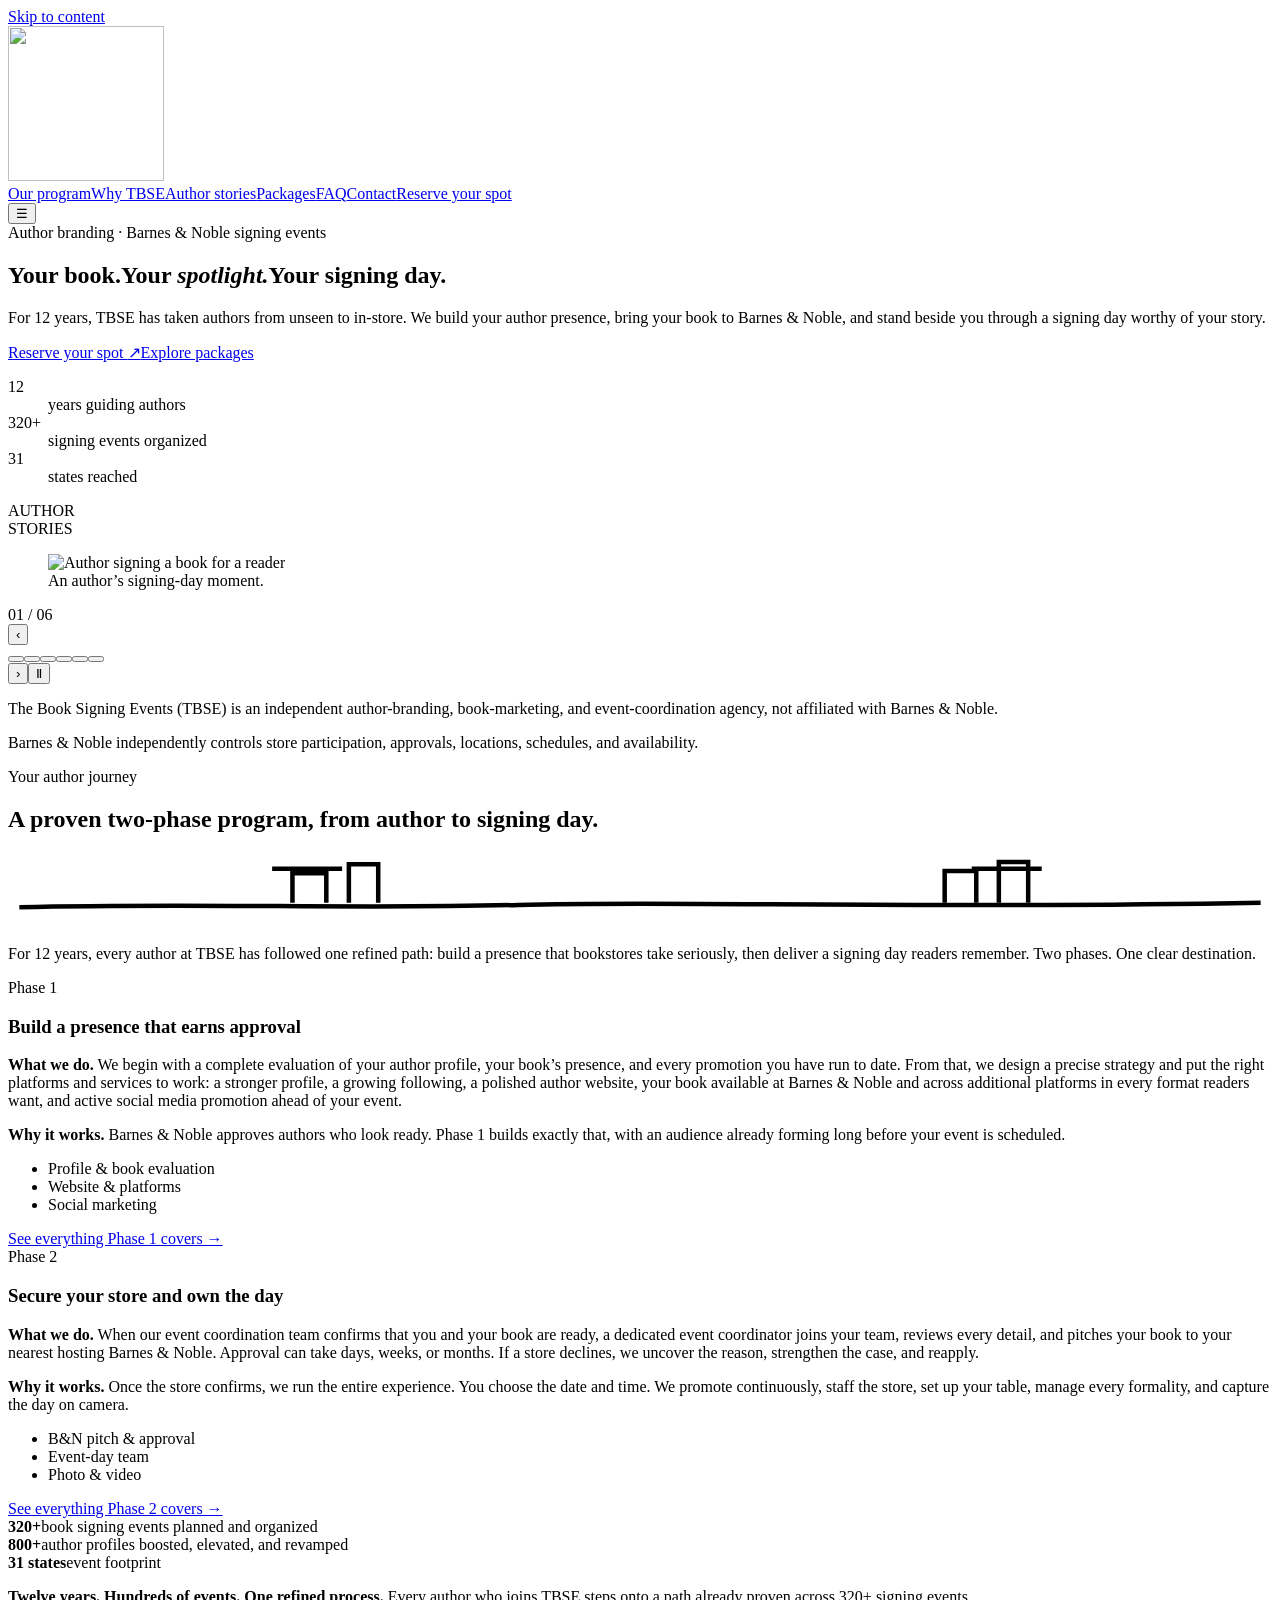
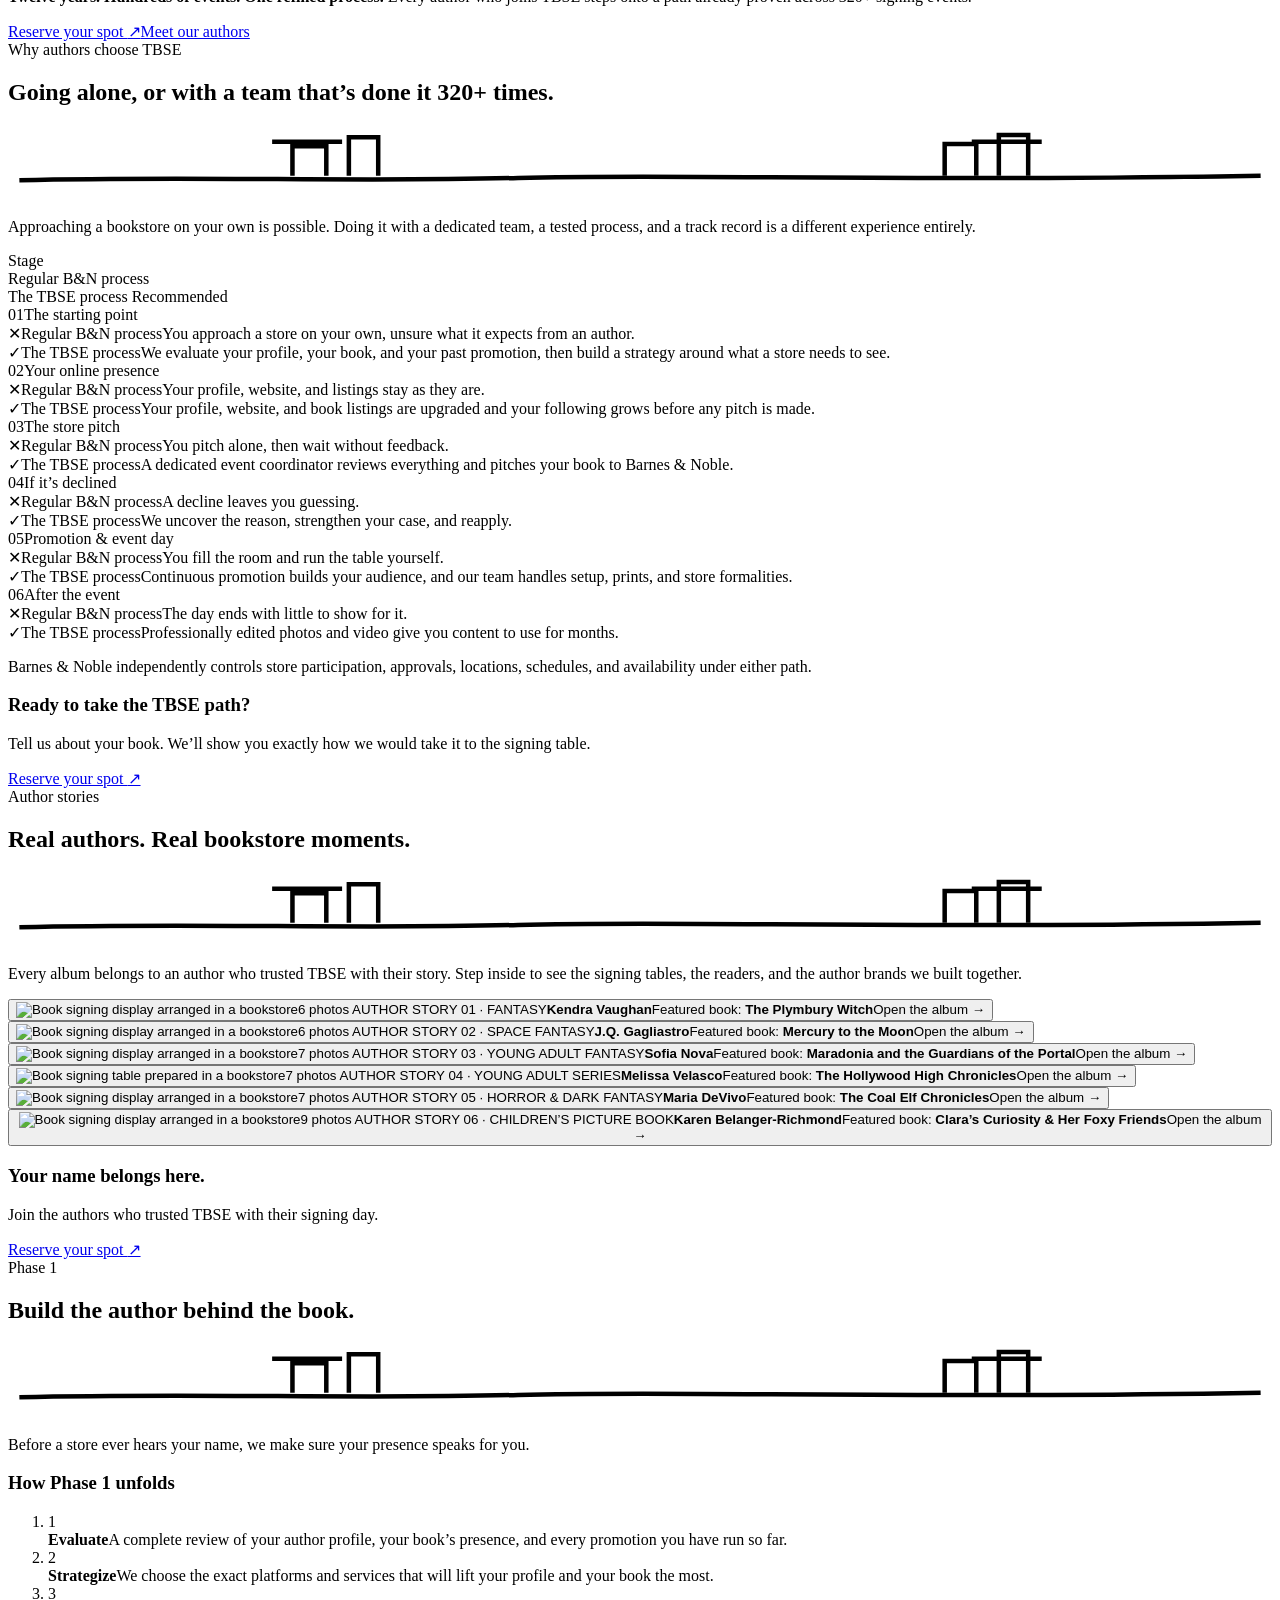
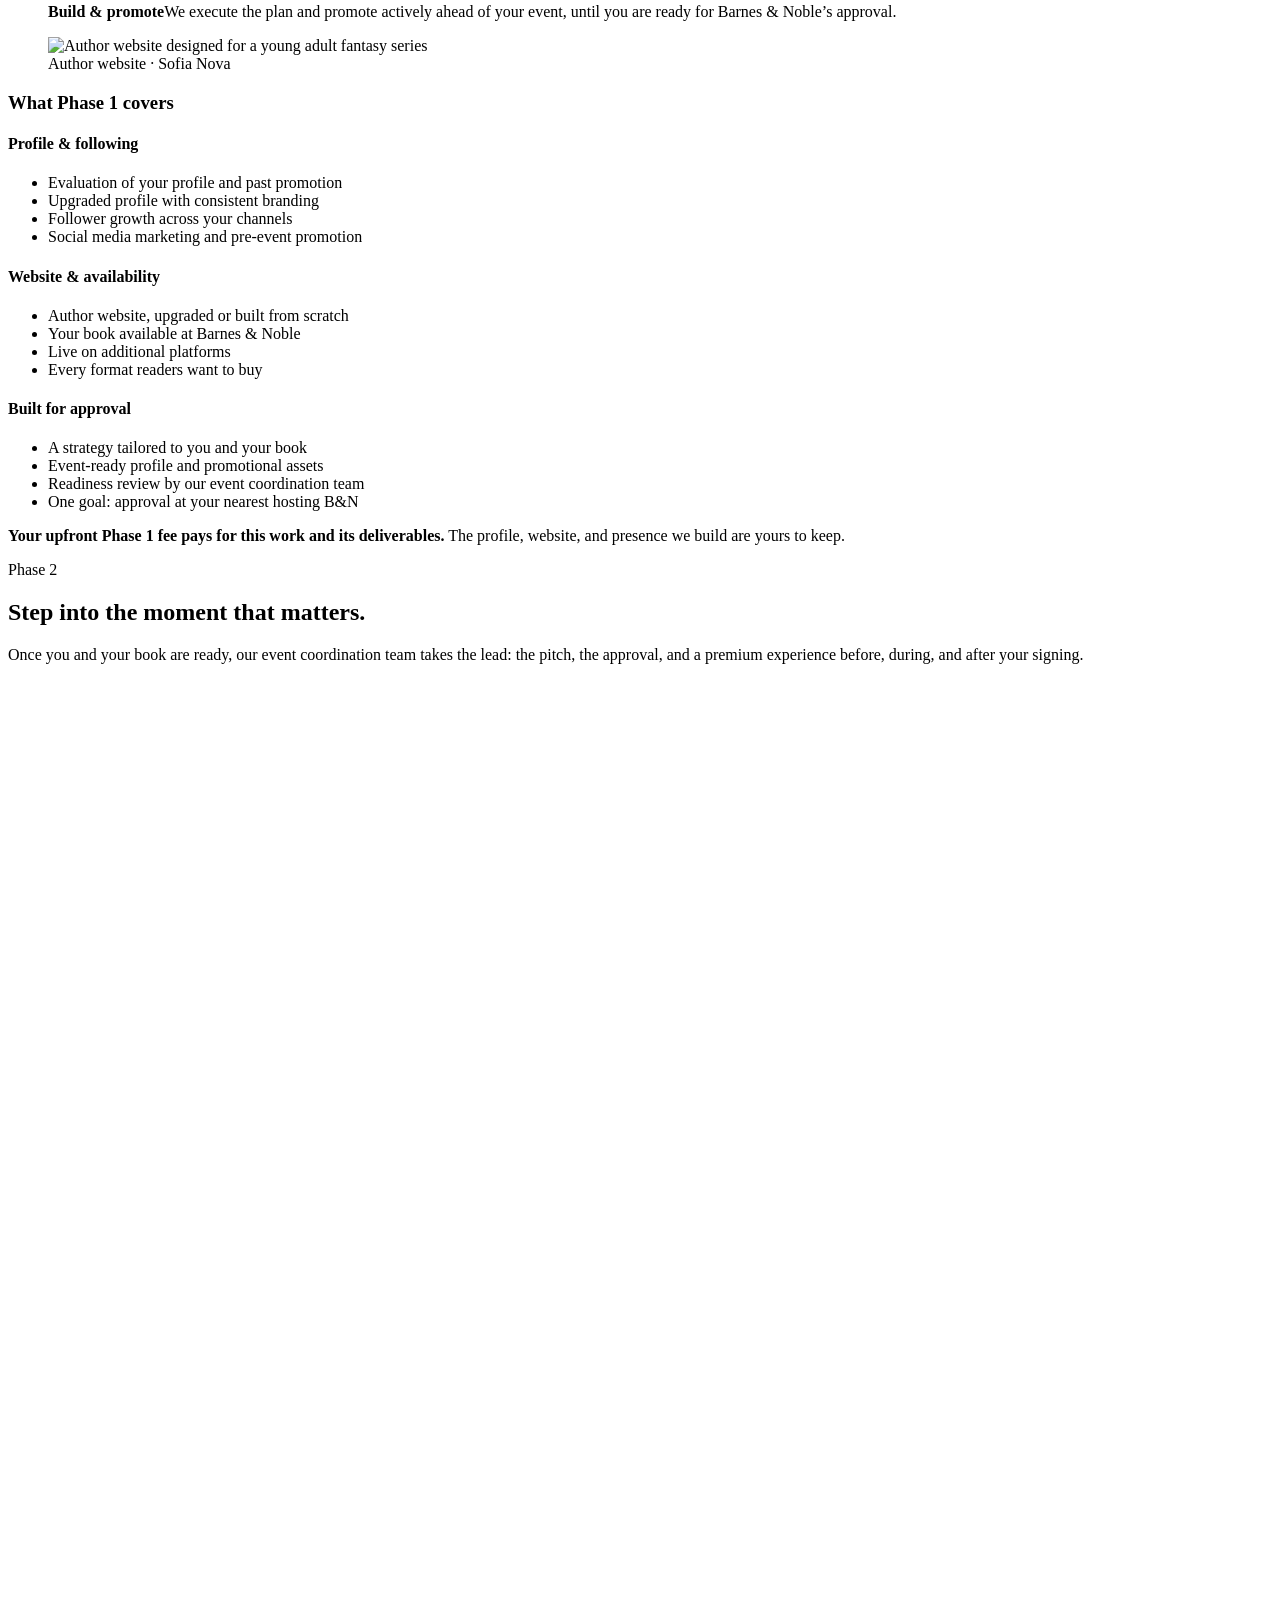
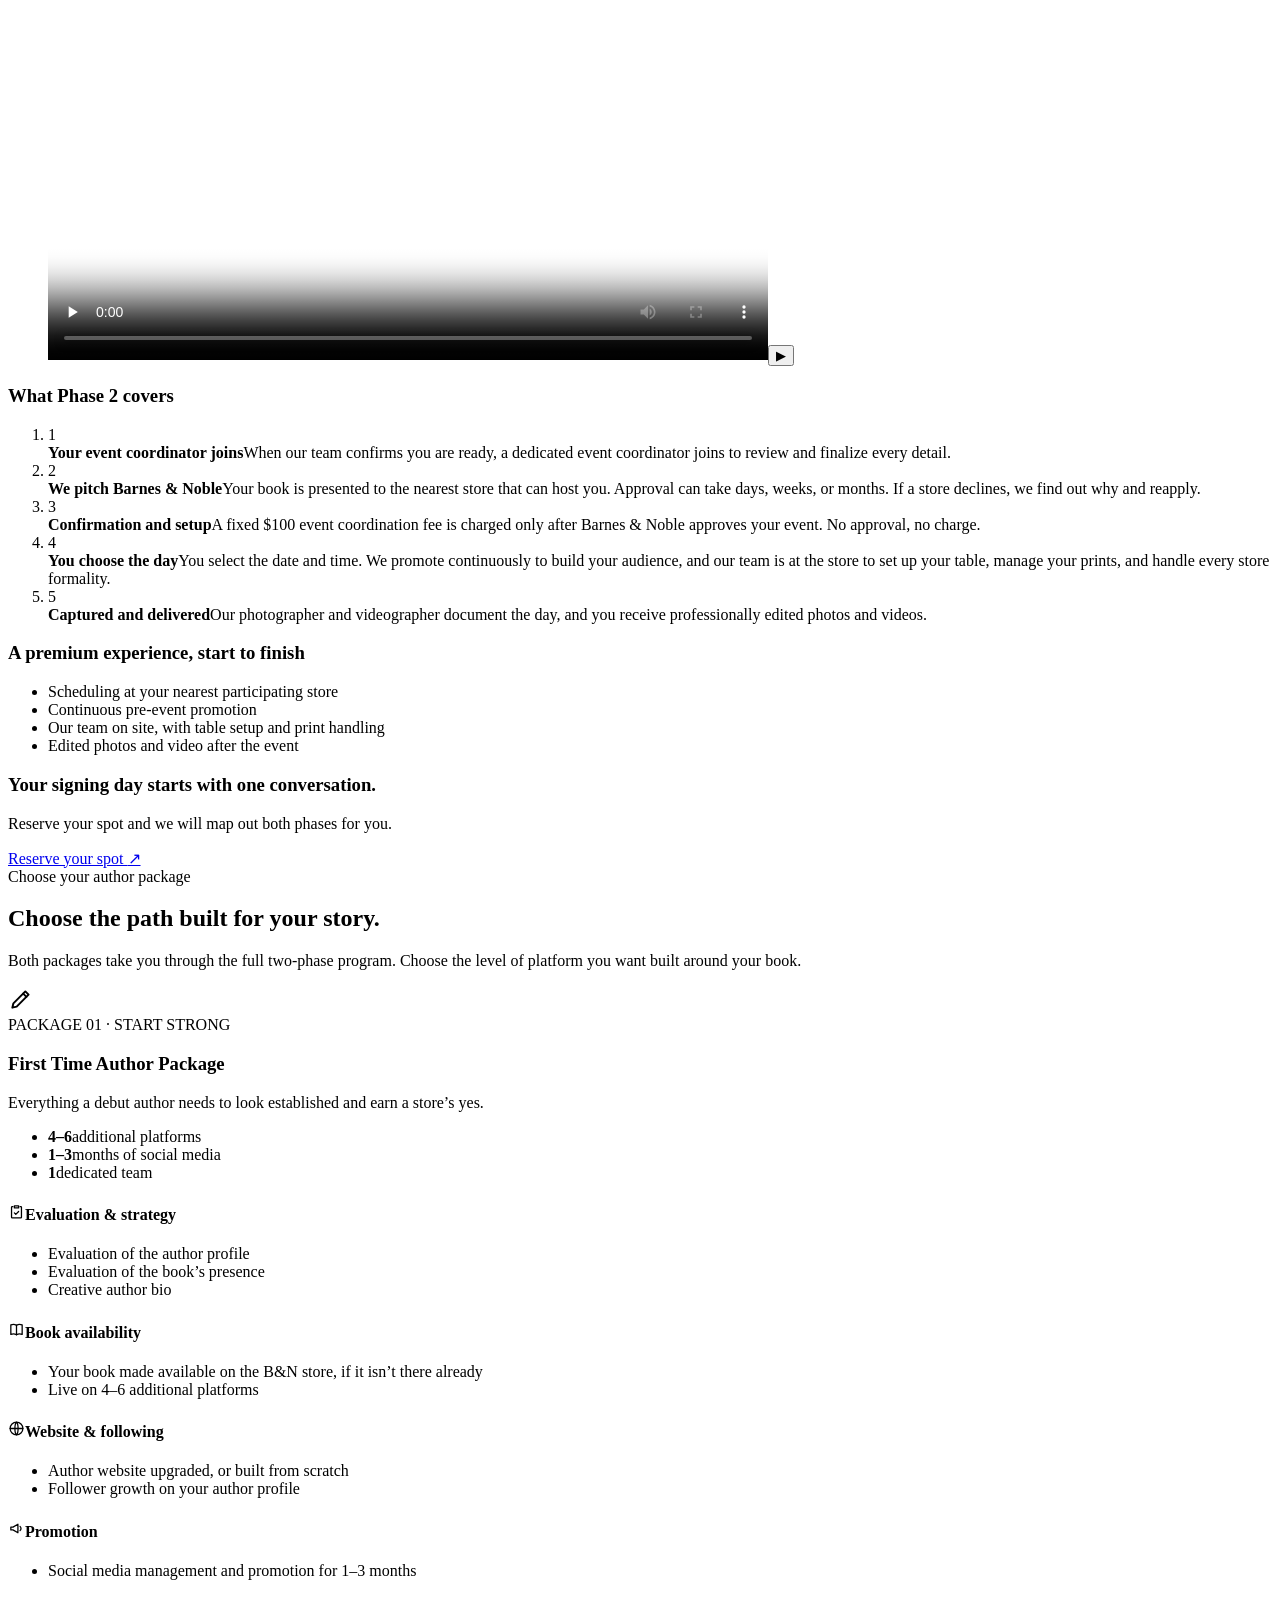
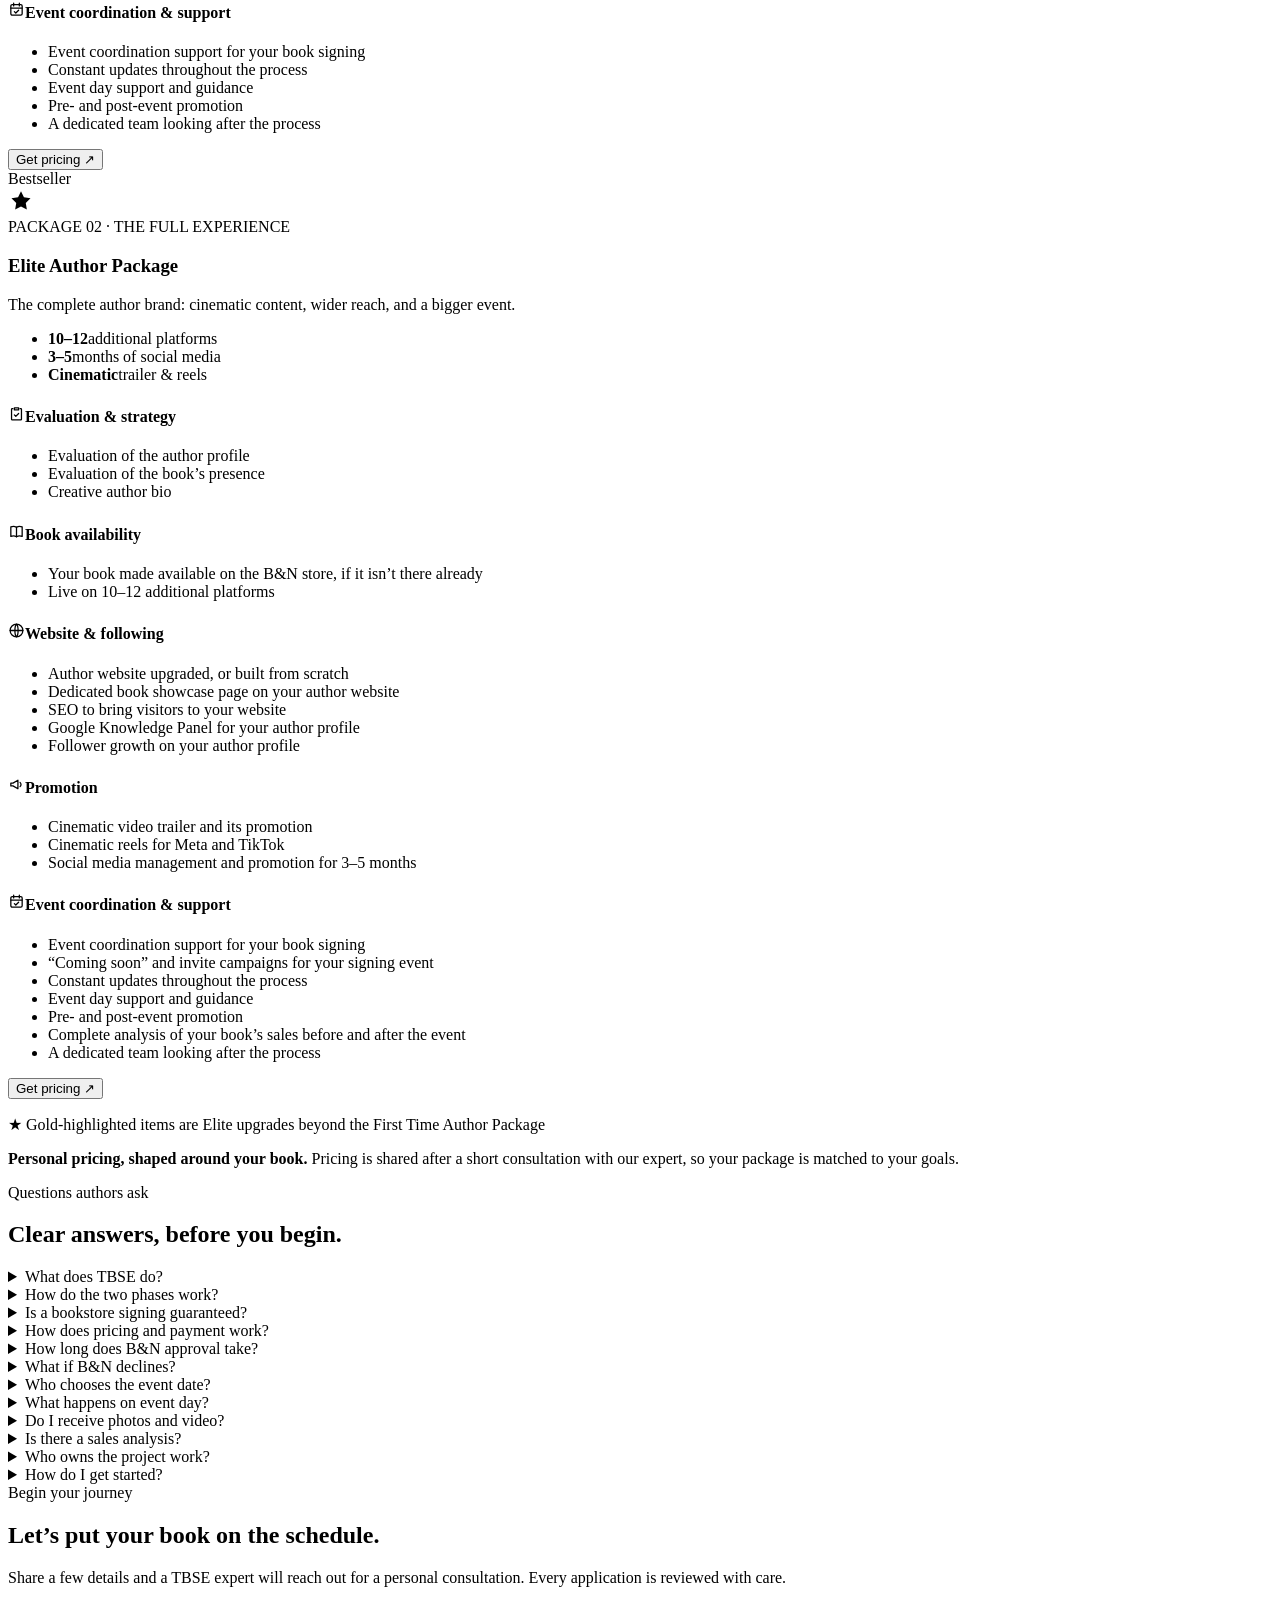
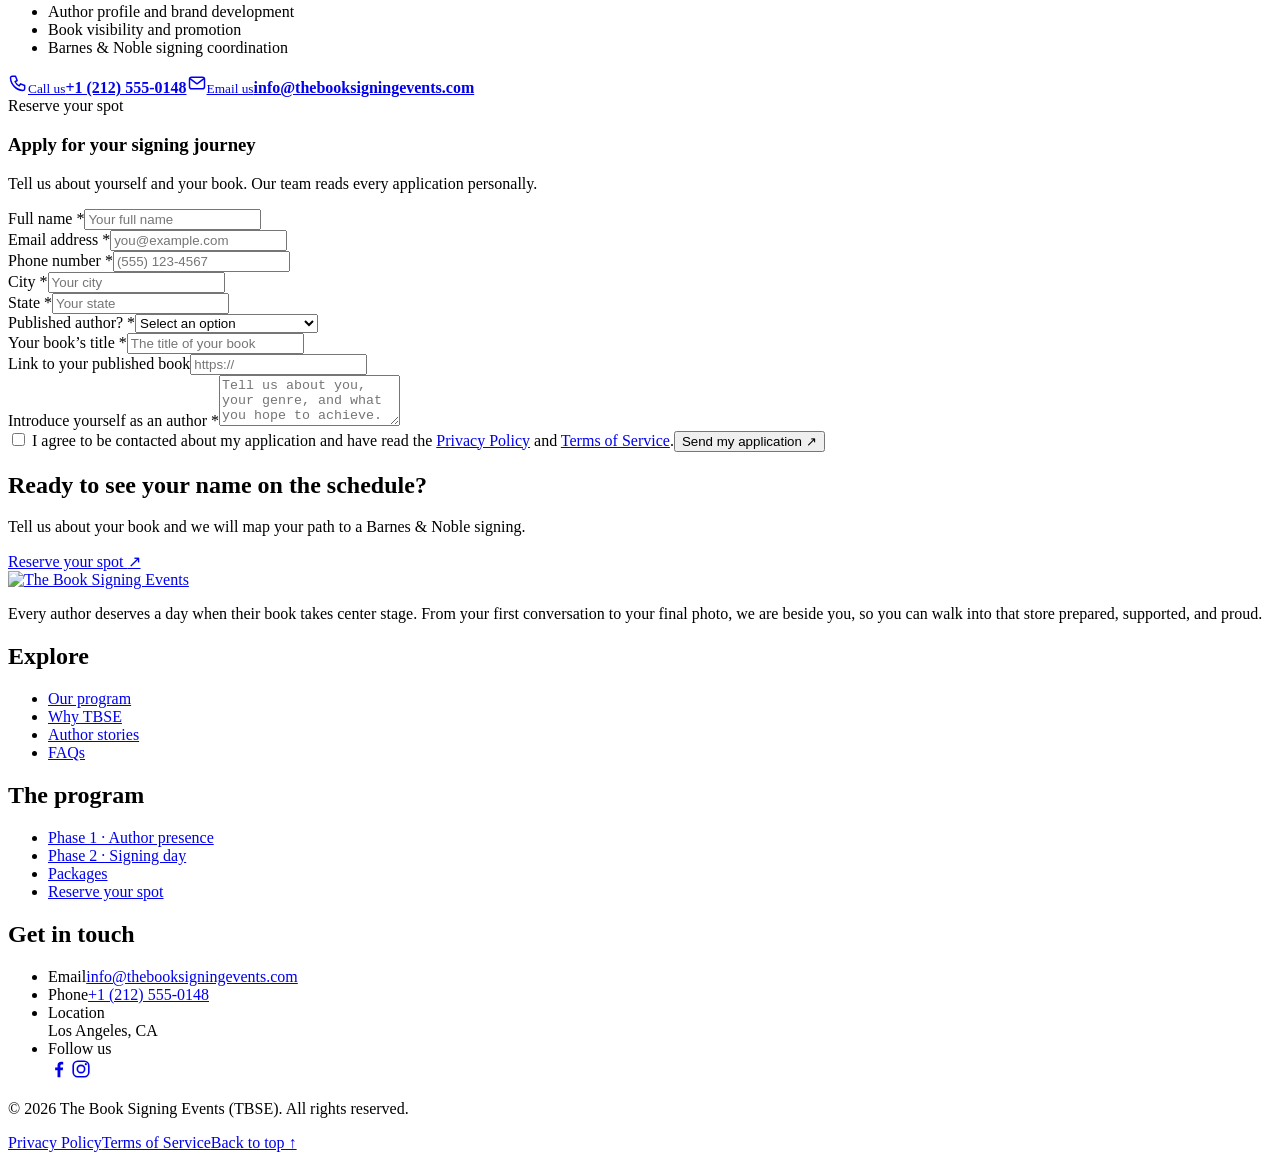
==== index.html @ 60e724f4 "Add files via upload" ====
<!doctype html>
<html lang="en">
<head>
<meta charset="utf-8">
<meta name="viewport" content="width=device-width, initial-scale=1">
<title>Author Branding &amp; Barnes &amp; Noble Book Signings | TBSE</title>
<meta name="description" content="Build your author brand, then step into a Barnes &amp; Noble signing. TBSE has coordinated 320+ events across 31 states in 12 years. Reserve your spot.">
<link rel="canonical" href="https://thebooksigningevents.com/">
<meta name="robots" content="index, follow, max-image-preview:large">
<meta name="author" content="The Book Signing Events">
<meta property="og:type" content="website">
<meta property="og:site_name" content="The Book Signing Events">
<meta property="og:locale" content="en_US">
<meta property="og:url" content="https://thebooksigningevents.com/">
<meta property="og:title" content="Your Book. Your Spotlight. Your Signing Day. | The Book Signing Events">
<meta property="og:description" content="Author branding and Barnes &amp; Noble signing coordination. 12 years, 320+ events, 31 states. Reserve your spot.">
<meta property="og:image" content="https://thebooksigningevents.com/assets/seo/og-image.png">
<meta property="og:image:width" content="1200">
<meta property="og:image:height" content="630">
<meta property="og:image:alt" content="The Book Signing Events logo with the line: Your book. Your spotlight. Your signing day.">
<meta name="twitter:card" content="summary_large_image">
<meta name="twitter:title" content="Your Book. Your Spotlight. Your Signing Day. | TBSE">
<meta name="twitter:description" content="Author branding and Barnes &amp; Noble signing coordination. 12 years, 320+ events, 31 states.">
<meta name="twitter:image" content="https://thebooksigningevents.com/assets/seo/og-image.png">
<meta name="twitter:image:alt" content="The Book Signing Events logo with the line: Your book. Your spotlight. Your signing day.">
<meta name="theme-color" content="#2F3A33">
<link rel="icon" type="image/png" sizes="32x32" href="assets/seo/favicon-32.png">
<link rel="icon" type="image/png" sizes="192x192" href="assets/seo/favicon-192.png">
<link rel="apple-touch-icon" href="assets/seo/apple-touch-icon.png">
<link rel="preconnect" href="https://fonts.googleapis.com">
<link rel="preconnect" href="https://fonts.gstatic.com" crossorigin>
<link href="https://fonts.googleapis.com/css2?family=Caveat:wght@500;600;700&family=Fraunces:ital,wght@0,600;0,700;0,800;0,900;1,600;1,700&family=Lora:wght@400;500;600;700&display=swap" rel="stylesheet">
<link rel="stylesheet" href="assets/css/site.css">
<script type="application/ld+json">
{
 "@context": "https://schema.org",
 "@graph": [
  {
   "@type": "Organization",
   "@id": "https://thebooksigningevents.com/#organization",
   "name": "The Book Signing Events",
   "alternateName": "TBSE",
   "url": "https://thebooksigningevents.com/",
   "logo": {"@type": "ImageObject", "url": "https://thebooksigningevents.com/assets/seo/logo-512.png", "width": 512, "height": 512},
   "image": "https://thebooksigningevents.com/assets/seo/og-image.png",
   "email": "info@thebooksigningevents.com",
   "sameAs": ["https://www.facebook.com/thebooksigningevents", "https://www.instagram.com/thebooksigningevents"],
   "foundingDate": "2014",
   "address": {"@type": "PostalAddress", "addressLocality": "Los Angeles", "addressRegion": "CA", "addressCountry": "US"},
   "areaServed": {"@type": "Country", "name": "United States"},
   "description": "Independent author-branding, book-marketing, and bookstore signing-event coordination agency. Not affiliated with Barnes & Noble."
  },
  {
   "@type": "WebSite",
   "@id": "https://thebooksigningevents.com/#website",
   "url": "https://thebooksigningevents.com/",
   "name": "The Book Signing Events",
   "inLanguage": "en-US",
   "publisher": {"@id": "https://thebooksigningevents.com/#organization"}
  },
  {
   "@type": "WebPage",
   "@id": "https://thebooksigningevents.com/#webpage",
   "url": "https://thebooksigningevents.com/",
   "name": "Author Branding & Barnes & Noble Book Signings | TBSE",
   "isPartOf": {"@id": "https://thebooksigningevents.com/#website"},
   "about": {"@id": "https://thebooksigningevents.com/#organization"},
   "primaryImageOfPage": {"@type": "ImageObject", "url": "https://thebooksigningevents.com/assets/seo/og-image.png"},
   "inLanguage": "en-US"
  },
  {
   "@type": "Service",
   "@id": "https://thebooksigningevents.com/#service",
   "name": "Author Branding and Bookstore Signing-Event Coordination",
   "provider": {"@id": "https://thebooksigningevents.com/#organization"},
   "areaServed": {"@type": "Country", "name": "United States"},
   "serviceType": [
    "Author branding",
    "Book marketing",
    "Bookstore signing-event coordination"
   ],
   "description": "Author presence development, book visibility, and support coordinating bookstore signing opportunities, subject to retailer approval and availability."
  },
  {
   "@type": "FAQPage",
   "mainEntity": [
    {
     "@type": "Question",
     "name": "What does TBSE do?",
     "acceptedAnswer": {
      "@type": "Answer",
      "text": "TBSE builds your author presence and takes you to a Barnes & Noble signing in two phases. Phase 1 develops your profile, website, book availability, and promotion. Phase 2 pitches your book, secures your date, and runs your event."
     }
    },
    {
     "@type": "Question",
     "name": "How do the two phases work?",
     "acceptedAnswer": {
      "@type": "Answer",
      "text": "In Phase 1 we evaluate your profile, book, and past promotion, then build and promote. When our event coordination team confirms you are ready, Phase 2 begins: a dedicated event coordinator pitches your book to the nearest B&N store and, once confirmed, prepares your event."
     }
    },
    {
     "@type": "Question",
     "name": "Is a bookstore signing guaranteed?",
     "acceptedAnswer": {
      "@type": "Answer",
      "text": "Barnes & Noble makes every approval decision independently, so no agency can promise one. What we do is prepare you thoroughly, pitch professionally, and reapply when needed."
     }
    },
    {
     "@type": "Question",
     "name": "How does pricing and payment work?",
     "acceptedAnswer": {
      "@type": "Answer",
      "text": "Pricing is shared after a consultation with our expert. You pay an upfront Phase 1 fee, which covers your author development work and is not payment for a guaranteed Barnes & Noble event. A separate fixed $100 event coordination fee is charged only after Barnes & Noble approves your event. If it is not approved, you are never asked for it."
     }
    },
    {
     "@type": "Question",
     "name": "How long does B&N approval take?",
     "acceptedAnswer": {
      "@type": "Answer",
      "text": "It can take a few days, a few weeks, or sometimes months. Timing is set by the store, and we follow up throughout."
     }
    },
    {
     "@type": "Question",
     "name": "What if B&N declines?",
     "acceptedAnswer": {
      "@type": "Answer",
      "text": "We find out the reason, address it, and reapply. Everything completed in Phase 1 stays yours."
     }
    },
    {
     "@type": "Question",
     "name": "Who chooses the event date?",
     "acceptedAnswer": {
      "@type": "Answer",
      "text": "You do. The day, date, and time slot are chosen around your availability, at the nearest participating store that can host."
     }
    },
    {
     "@type": "Question",
     "name": "What happens on event day?",
     "acceptedAnswer": {
      "@type": "Answer",
      "text": "Our team is at the store with you. We set up your table, handle your prints, and manage formalities with store representatives, after promoting continuously beforehand to gather your audience."
     }
    },
    {
     "@type": "Question",
     "name": "Do I receive photos and video?",
     "acceptedAnswer": {
      "@type": "Answer",
      "text": "Yes. Our photographer and videographer capture your event, and you receive professionally edited photos and videos."
     }
    },
    {
     "@type": "Question",
     "name": "Is there a sales analysis?",
     "acceptedAnswer": {
      "@type": "Answer",
      "text": "The Elite Author Package includes a complete analysis of your book’s sales before and after the event."
     }
    },
    {
     "@type": "Question",
     "name": "Who owns the project work?",
     "acceptedAnswer": {
      "@type": "Answer",
      "text": "Project-specific work is intended to remain yours under the signed service agreement once applicable obligations and payments are fulfilled. TBSE does not claim ongoing ownership of your completed manuscript or book."
     }
    },
    {
     "@type": "Question",
     "name": "How do I get started?",
     "acceptedAnswer": {
      "@type": "Answer",
      "text": "Send your application. A TBSE expert will contact you for a consultation, review your goals, and recommend the right package before any work begins."
     }
    }
   ]
  }
 ]
}
</script>
</head>
<body>
<a class="skip-link" href="#main">Skip to content</a>
<header class="site-header" id="top"><div class="wrap nav-inner">
<a class="brand" href="#top" aria-label="The Book Signing Events home"><img src="assets/brand/brand-logo.webp" alt="" width="156" height="155"></a>
<div class="nav-side"><nav class="main-nav" id="main-nav" aria-label="Main navigation"><span class="nav-group"><a href="#program">Our program</a><a href="#compare">Why TBSE</a><a href="#portfolio">Author stories</a></span><span class="nav-gap" aria-hidden="true"></span><span class="nav-group"><a href="#packages">Packages</a><a href="#faq">FAQ</a><a href="#contact">Contact</a><a class="nav-cta" href="#contact" data-open-quote data-interest="Reserve your spot">Reserve your spot</a></span></nav><button class="menu-toggle" type="button" aria-expanded="false" aria-controls="main-nav" aria-label="Open navigation">☰</button></div>
</div></header>
<main id="main">
  <section class="hero" aria-labelledby="hero-title"><div class="wrap hero-grid">
    <div class="hero-copy"><span class="eyebrow eyebrow--rule">Author branding · Barnes &amp; Noble signing events</span><h1 id="hero-title"><span>Your book.</span><span>Your <em>spotlight.</em></span><span>Your signing day.</span></h1><p class="hero-lead">For 12 years, TBSE has taken authors from unseen to in-store. We build your author presence, bring your book to Barnes &amp; Noble, and stand beside you through a signing day worthy of your story.</p><div class="btn-row"><a class="btn btn--lg" href="#contact" data-open-quote data-interest="Reserve your spot">Reserve your spot <span aria-hidden="true">↗</span></a><a class="btn btn--quiet btn--lg" href="#packages">Explore packages</a></div><dl class="hero-proof"><div><dt>12</dt><dd>years guiding authors</dd></div><div><dt>320+</dt><dd>signing events organized</dd></div><div><dt>31</dt><dd>states reached</dd></div></dl></div>
    <div class="hero-frame" aria-label="Author and bookstore event photographs"><span class="hero-badge" aria-hidden="true">AUTHOR<br>STORIES</span><div class="carousel" aria-roledescription="carousel" aria-label="Six author and bookstore event photographs"><figure class="hero-slide active" aria-label="Slide 1 of 6" ><img src="assets/case-studies/case-study-04/03-author-signing.webp" alt="Author signing a book for a reader" width="1364" height="907" fetchpriority="high" decoding="async"><figcaption>An author’s signing-day moment.</figcaption></figure>
<figure class="hero-slide" aria-label="Slide 2 of 6" hidden><img src="assets/case-studies/case-study-02/01-signing-display.webp" alt="Book signing display arranged in a bookstore" width="910" height="696" loading="lazy" decoding="async"><figcaption>A table prepared to welcome readers.</figcaption></figure>
<figure class="hero-slide" aria-label="Slide 3 of 6" hidden><img src="assets/case-studies/case-study-03/01-signing-display.webp" alt="Book signing display arranged in a bookstore" width="960" height="719" loading="lazy" decoding="async"><figcaption>A featured title, ready to meet its readers.</figcaption></figure>
<figure class="hero-slide" aria-label="Slide 4 of 6" hidden><img src="assets/case-studies/case-study-05/03-group-photo.webp" alt="Authors and guests together at a bookstore event" width="944" height="708" loading="lazy" decoding="async"><figcaption>A shared celebration with readers.</figcaption></figure>
<figure class="hero-slide" aria-label="Slide 5 of 6" hidden><img src="assets/case-studies/case-study-06/02-storytime.webp" alt="Author reading to young attendees at a bookstore" width="974" height="902" loading="lazy" decoding="async"><figcaption>A story brought to life, together.</figcaption></figure>
<figure class="hero-slide" aria-label="Slide 6 of 6" hidden><img src="assets/case-studies/case-study-01/02-reader-photo.webp" alt="Author sharing a moment with a reader during a bookstore event" width="957" height="717" loading="lazy" decoding="async"><figcaption>The moment a story finds its reader.</figcaption></figure></div><div class="carousel-ui"><span class="slide-count"><span id="slide-current">01</span> / 06</span><div class="carousel-controls"><button class="carousel-control" type="button" data-previous aria-label="Previous slide">‹</button><div class="carousel-dots" role="group" aria-label="Choose a slide"><button class="carousel-dot" type="button" data-slide-to="0" aria-label="Show slide 1" aria-pressed="true"></button><button class="carousel-dot" type="button" data-slide-to="1" aria-label="Show slide 2" aria-pressed="false"></button><button class="carousel-dot" type="button" data-slide-to="2" aria-label="Show slide 3" aria-pressed="false"></button><button class="carousel-dot" type="button" data-slide-to="3" aria-label="Show slide 4" aria-pressed="false"></button><button class="carousel-dot" type="button" data-slide-to="4" aria-label="Show slide 5" aria-pressed="false"></button><button class="carousel-dot" type="button" data-slide-to="5" aria-label="Show slide 6" aria-pressed="false"></button></div><button class="carousel-control" type="button" data-next aria-label="Next slide">›</button><button class="carousel-control" type="button" data-pause aria-label="Pause slideshow" aria-pressed="false">Ⅱ</button></div></div></div>
  </div></section>
  <section class="disclaimer" aria-label="Barnes and Noble independence notice"><div class="wrap disclaimer-inner"><p>The Book Signing Events (TBSE) is an independent author-branding, book-marketing, and event-coordination agency, not affiliated with Barnes &amp; Noble.</p><p>Barnes &amp; Noble independently controls store participation, approvals, locations, schedules, and availability.</p></div></section>
  <section class="section process-section" id="program"><div class="wrap"><header class="section-head"><span class="ribbon ribbon--float">Your author journey</span><h2>A proven two-phase program, from author to signing day.</h2><svg class="shelf-divider" viewBox="0 0 560 32" role="img" aria-label="Illustration of a bookshelf divider"><path d="M5 24 C90 22 150 25 226 23 S390 25 555 22" fill="none" stroke="currentColor" stroke-width="2"/><path d="M126 22V9h15v13m10 0V5h13v17m251 0V8h14v14m10 0V4h13v18" fill="none" stroke="currentColor" stroke-width="2"/><path d="M117 7h31m279 0h31" fill="none" stroke="currentColor" stroke-width="2"/></svg><p>For 12 years, every author at TBSE has followed one refined path: build a presence that bookstores take seriously, then deliver a signing day readers remember. Two phases. One clear destination.</p></header>
<div class="phase-cards">
<article class="phase-card reveal"><span class="phase-tag">Phase 1</span><h3>Build a presence that earns approval</h3>
<p class="phase-lead"><strong>What we do.</strong> We begin with a complete evaluation of your author profile, your book’s presence, and every promotion you have run to date. From that, we design a precise strategy and put the right platforms and services to work: a stronger profile, a growing following, a polished author website, your book available at Barnes &amp; Noble and across additional platforms in every format readers want, and active social media promotion ahead of your event.</p>
<p class="phase-lead"><strong>Why it works.</strong> Barnes &amp; Noble approves authors who look ready. Phase 1 builds exactly that, with an audience already forming long before your event is scheduled.</p>
<ul class="chips"><li>Profile &amp; book evaluation</li><li>Website &amp; platforms</li><li>Social marketing</li></ul><a class="phase-link" href="#phase-1">See everything Phase 1 covers →</a></article>
<article class="phase-card phase-card--two reveal"><span class="phase-tag">Phase 2</span><h3>Secure your store and own the day</h3>
<p class="phase-lead"><strong>What we do.</strong> When our event coordination team confirms that you and your book are ready, a dedicated event coordinator joins your team, reviews every detail, and pitches your book to your nearest hosting Barnes &amp; Noble. Approval can take days, weeks, or months. If a store declines, we uncover the reason, strengthen the case, and reapply.</p>
<p class="phase-lead"><strong>Why it works.</strong> Once the store confirms, we run the entire experience. You choose the date and time. We promote continuously, staff the store, set up your table, manage every formality, and capture the day on camera.</p>
<ul class="chips"><li>B&amp;N pitch &amp; approval</li><li>Event-day team</li><li>Photo &amp; video</li></ul><a class="phase-link" href="#phase-2">See everything Phase 2 covers →</a></article>
</div>
<div class="proof reveal" role="list" aria-label="TBSE by the numbers"><div class="proof-item" role="listitem"><strong><span class="count-up" data-count="320" data-suffix="+">320+</span></strong><span class="result-label">book signing events planned and organized</span></div><div class="proof-item" role="listitem"><strong><span class="count-up" data-count="800" data-suffix="+">800+</span></strong><span class="result-label">author profiles boosted, elevated, and revamped</span></div><div class="proof-item" role="listitem"><strong><span class="count-up" data-count="31" data-suffix=" states">31 states</span></strong><span class="result-label">event footprint</span></div></div>
<p class="process-note"><strong>Twelve years. Hundreds of events. One refined process.</strong> Every author who joins TBSE steps onto a path already proven across 320+ signing events.</p>
<div class="btn-row btn-row--center"><a class="btn" href="#contact" data-open-quote data-interest="Reserve your spot">Reserve your spot <span aria-hidden="true">↗</span></a><a class="btn btn--quiet" href="#portfolio">Meet our authors</a></div>
</div></section>
  <section class="section section--cream compare-section" id="compare"><div class="wrap"><header class="section-head"><span class="ribbon">Why authors choose TBSE</span><h2>Going alone, or with a team that’s done it 320+ times.</h2><svg class="shelf-divider" viewBox="0 0 560 32" role="img" aria-label="Illustration of a bookshelf divider"><path d="M5 24 C90 22 150 25 226 23 S390 25 555 22" fill="none" stroke="currentColor" stroke-width="2"/><path d="M126 22V9h15v13m10 0V5h13v17m251 0V8h14v14m10 0V4h13v18" fill="none" stroke="currentColor" stroke-width="2"/><path d="M117 7h31m279 0h31" fill="none" stroke="currentColor" stroke-width="2"/></svg><p>Approaching a bookstore on your own is possible. Doing it with a dedicated team, a tested process, and a track record is a different experience entirely.</p></header>
<div class="cmp2" role="table" aria-label="Regular Barnes and Noble process compared with the TBSE process"><div class="cmp2-head" role="row"><div class="cmp2-corner" role="columnheader"><span class="sr-only">Stage</span></div><div class="cmp2-col cmp2-col--old" role="columnheader">Regular B&amp;N process</div><div class="cmp2-col cmp2-col--new" role="columnheader">The TBSE process <span class="cmp2-tag">Recommended</span></div></div><div class="cmp2-row reveal" role="row"><div class="cmp2-label" role="rowheader"><span class="cmp2-num">01</span><span>The starting point</span></div><div class="cmp2-old" role="cell"><span class="cmp2-x" aria-hidden="true">✕</span><span class="cmp2-txt"><span class="cmp-mlabel">Regular B&amp;N process</span>You approach a store on your own, unsure what it expects from an author.</span></div><div class="cmp2-new" role="cell"><span class="cmp2-ck" aria-hidden="true">✓</span><span class="cmp2-txt"><span class="cmp-mlabel">The TBSE process</span>We evaluate your profile, your book, and your past promotion, then build a strategy around what a store needs to see.</span></div></div><div class="cmp2-row reveal" role="row"><div class="cmp2-label" role="rowheader"><span class="cmp2-num">02</span><span>Your online presence</span></div><div class="cmp2-old" role="cell"><span class="cmp2-x" aria-hidden="true">✕</span><span class="cmp2-txt"><span class="cmp-mlabel">Regular B&amp;N process</span>Your profile, website, and listings stay as they are.</span></div><div class="cmp2-new" role="cell"><span class="cmp2-ck" aria-hidden="true">✓</span><span class="cmp2-txt"><span class="cmp-mlabel">The TBSE process</span>Your profile, website, and book listings are upgraded and your following grows before any pitch is made.</span></div></div><div class="cmp2-row reveal" role="row"><div class="cmp2-label" role="rowheader"><span class="cmp2-num">03</span><span>The store pitch</span></div><div class="cmp2-old" role="cell"><span class="cmp2-x" aria-hidden="true">✕</span><span class="cmp2-txt"><span class="cmp-mlabel">Regular B&amp;N process</span>You pitch alone, then wait without feedback.</span></div><div class="cmp2-new" role="cell"><span class="cmp2-ck" aria-hidden="true">✓</span><span class="cmp2-txt"><span class="cmp-mlabel">The TBSE process</span>A dedicated event coordinator reviews everything and pitches your book to Barnes &amp; Noble.</span></div></div><div class="cmp2-row reveal" role="row"><div class="cmp2-label" role="rowheader"><span class="cmp2-num">04</span><span>If it’s declined</span></div><div class="cmp2-old" role="cell"><span class="cmp2-x" aria-hidden="true">✕</span><span class="cmp2-txt"><span class="cmp-mlabel">Regular B&amp;N process</span>A decline leaves you guessing.</span></div><div class="cmp2-new" role="cell"><span class="cmp2-ck" aria-hidden="true">✓</span><span class="cmp2-txt"><span class="cmp-mlabel">The TBSE process</span>We uncover the reason, strengthen your case, and reapply.</span></div></div><div class="cmp2-row reveal" role="row"><div class="cmp2-label" role="rowheader"><span class="cmp2-num">05</span><span>Promotion &amp; event day</span></div><div class="cmp2-old" role="cell"><span class="cmp2-x" aria-hidden="true">✕</span><span class="cmp2-txt"><span class="cmp-mlabel">Regular B&amp;N process</span>You fill the room and run the table yourself.</span></div><div class="cmp2-new" role="cell"><span class="cmp2-ck" aria-hidden="true">✓</span><span class="cmp2-txt"><span class="cmp-mlabel">The TBSE process</span>Continuous promotion builds your audience, and our team handles setup, prints, and store formalities.</span></div></div><div class="cmp2-row reveal" role="row"><div class="cmp2-label" role="rowheader"><span class="cmp2-num">06</span><span>After the event</span></div><div class="cmp2-old" role="cell"><span class="cmp2-x" aria-hidden="true">✕</span><span class="cmp2-txt"><span class="cmp-mlabel">Regular B&amp;N process</span>The day ends with little to show for it.</span></div><div class="cmp2-new" role="cell"><span class="cmp2-ck" aria-hidden="true">✓</span><span class="cmp2-txt"><span class="cmp-mlabel">The TBSE process</span>Professionally edited photos and video give you content to use for months.</span></div></div></div>
<p class="cmp-note">Barnes &amp; Noble independently controls store participation, approvals, locations, schedules, and availability under either path.</p>
<div class="cta-band cta-band--inline reveal"><div><h3>Ready to take the TBSE path?</h3><p>Tell us about your book. We’ll show you exactly how we would take it to the signing table.</p></div><a class="btn" href="#contact" data-open-quote data-interest="Reserve your spot">Reserve your spot <span aria-hidden="true">↗</span></a></div>
</div></section>
  <section class="section portfolio-section" id="portfolio"><div class="wrap"><header class="section-head"><span class="ribbon">Author stories</span><h2>Real authors. Real bookstore moments.</h2><svg class="shelf-divider" viewBox="0 0 560 32" role="img" aria-label="Illustration of a bookshelf divider"><path d="M5 24 C90 22 150 25 226 23 S390 25 555 22" fill="none" stroke="currentColor" stroke-width="2"/><path d="M126 22V9h15v13m10 0V5h13v17m251 0V8h14v14m10 0V4h13v18" fill="none" stroke="currentColor" stroke-width="2"/><path d="M117 7h31m279 0h31" fill="none" stroke="currentColor" stroke-width="2"/></svg><p>Every album belongs to an author who trusted TBSE with their story. Step inside to see the signing tables, the readers, and the author brands we built together.</p></header>
    <div class="portfolio-grid"><button class="story-card" type="button" data-story="1" data-event-src="assets/case-studies/case-study-01/01-signing-display.webp" data-event-alt="Book signing display arranged in a bookstore" data-online-src="assets/case-studies/case-study-01/04-author-website.webp" data-online-alt="Author website portfolio presentation" aria-label="Open the album of Kendra Vaughan">
      <span class="story-visual"><img class="story-cover" src="assets/case-studies/case-study-01/01-signing-display.webp" alt="Book signing display arranged in a bookstore" width="540" height="720" loading="lazy" decoding="async"><span class="story-count">6 photos</span></span>
      <span class="story-copy"><span class="story-overline">AUTHOR STORY 01 · FANTASY</span><strong>Kendra Vaughan</strong><span class="story-meta">Featured book: <b>The Plymbury Witch</b></span><span class="story-result">Open the album →</span></span>
    </button>
<button class="story-card" type="button" data-story="2" data-event-src="assets/case-studies/case-study-02/01-signing-display.webp" data-event-alt="Book signing display arranged in a bookstore" data-online-src="assets/case-studies/case-study-02/03-author-website.webp" data-online-alt="Author website portfolio presentation" aria-label="Open the album of J.Q. Gagliastro">
      <span class="story-visual"><img class="story-cover" src="assets/case-studies/case-study-02/01-signing-display.webp" alt="Book signing display arranged in a bookstore" width="910" height="696" loading="lazy" decoding="async"><span class="story-count">6 photos</span></span>
      <span class="story-copy"><span class="story-overline">AUTHOR STORY 02 · SPACE FANTASY</span><strong>J.Q. Gagliastro</strong><span class="story-meta">Featured book: <b>Mercury to the Moon</b></span><span class="story-result">Open the album →</span></span>
    </button>
<button class="story-card" type="button" data-story="3" data-event-src="assets/case-studies/case-study-03/01-signing-display.webp" data-event-alt="Book signing display arranged in a bookstore" data-online-src="assets/case-studies/case-study-03/04-bn-listing.webp" data-online-alt="Book title displayed in a Barnes &amp; Noble retail listing" aria-label="Open the album of Sofia Nova">
      <span class="story-visual"><img class="story-cover" src="assets/case-studies/case-study-03/01-signing-display.webp" alt="Book signing display arranged in a bookstore" width="960" height="719" loading="lazy" decoding="async"><span class="story-count">7 photos</span></span>
      <span class="story-copy"><span class="story-overline">AUTHOR STORY 03 · YOUNG ADULT FANTASY</span><strong>Sofia Nova</strong><span class="story-meta">Featured book: <b>Maradonia and the Guardians of the Portal</b></span><span class="story-result">Open the album →</span></span>
    </button>
<button class="story-card" type="button" data-story="4" data-event-src="assets/case-studies/case-study-04/01-signing-table.webp" data-event-alt="Book signing table prepared in a bookstore" data-online-src="assets/case-studies/case-study-04/04-bn-listing.webp" data-online-alt="Book title displayed in a Barnes &amp; Noble retail listing" aria-label="Open the album of Melissa Velasco">
      <span class="story-visual"><img class="story-cover" src="assets/case-studies/case-study-04/01-signing-table.webp" alt="Book signing table prepared in a bookstore" width="1353" height="900" loading="lazy" decoding="async"><span class="story-count">7 photos</span></span>
      <span class="story-copy"><span class="story-overline">AUTHOR STORY 04 · YOUNG ADULT SERIES</span><strong>Melissa Velasco</strong><span class="story-meta">Featured book: <b>The Hollywood High Chronicles</b></span><span class="story-result">Open the album →</span></span>
    </button>
<button class="story-card" type="button" data-story="5" data-event-src="assets/case-studies/case-study-05/01-signing-display.webp" data-event-alt="Book signing display arranged in a bookstore" data-online-src="assets/case-studies/case-study-05/04-author-website.webp" data-online-alt="Author website portfolio presentation" aria-label="Open the album of Maria DeVivo">
      <span class="story-visual"><img class="story-cover" src="assets/case-studies/case-study-05/01-signing-display.webp" alt="Book signing display arranged in a bookstore" width="936" height="697" loading="lazy" decoding="async"><span class="story-count">7 photos</span></span>
      <span class="story-copy"><span class="story-overline">AUTHOR STORY 05 · HORROR &AMP; DARK FANTASY</span><strong>Maria DeVivo</strong><span class="story-meta">Featured book: <b>The Coal Elf Chronicles</b></span><span class="story-result">Open the album →</span></span>
    </button>
<button class="story-card" type="button" data-story="6" data-event-src="assets/case-studies/case-study-06/01-signing-display.webp" data-event-alt="Book signing display arranged in a bookstore" data-online-src="assets/case-studies/case-study-06/04-linkedin.webp" data-online-alt="Author LinkedIn profile and professional presence" aria-label="Open the album of Karen Belanger-Richmond">
      <span class="story-visual"><img class="story-cover" src="assets/case-studies/case-study-06/01-signing-display.webp" alt="Book signing display arranged in a bookstore" width="1204" height="903" loading="lazy" decoding="async"><span class="story-count">9 photos</span></span>
      <span class="story-copy"><span class="story-overline">AUTHOR STORY 06 · CHILDREN’S PICTURE BOOK</span><strong>Karen Belanger-Richmond</strong><span class="story-meta">Featured book: <b>Clara’s Curiosity &amp; Her Foxy Friends</b></span><span class="story-result">Open the album →</span></span>
    </button></div>
    <script type="application/json" id="gallery-data">{"1":[{"src":"assets/case-studies/case-study-01/01-signing-display.webp","alt":"Book signing display arranged in a bookstore","caption":"Book signing display","width":540,"height":720,"kind":"event"},{"src":"assets/case-studies/case-study-01/02-reader-photo.webp","alt":"Author sharing a moment with a reader during a bookstore event","caption":"Reader moment","width":957,"height":717,"kind":"event"},{"src":"assets/case-studies/case-study-01/03-reader-photo.webp","alt":"Author sharing a moment with a reader during a bookstore event","caption":"Reader moment","width":543,"height":728,"kind":"event"},{"src":"assets/case-studies/case-study-01/04-author-website.webp","alt":"Author website portfolio presentation","caption":"Author website","width":1890,"height":891,"kind":"online"},{"src":"assets/case-studies/case-study-01/05-instagram.webp","alt":"Author Instagram profile and promotional content","caption":"Instagram feature","width":1557,"height":788,"kind":"online"},{"src":"assets/case-studies/case-study-01/06-facebook.webp","alt":"Author Facebook profile and promotional content","caption":"Facebook feature","width":1376,"height":680,"kind":"online"}],"2":[{"src":"assets/case-studies/case-study-02/01-signing-display.webp","alt":"Book signing display arranged in a bookstore","caption":"Book signing display","width":910,"height":696,"kind":"event"},{"src":"assets/case-studies/case-study-02/02-reader-photo.webp","alt":"Author sharing a moment with a reader during a bookstore event","caption":"Reader moment","width":564,"height":728,"kind":"event"},{"src":"assets/case-studies/case-study-02/03-author-website.webp","alt":"Author website portfolio presentation","caption":"Author website","width":1785,"height":903,"kind":"online"},{"src":"assets/case-studies/case-study-02/04-instagram.webp","alt":"Author Instagram profile and promotional content","caption":"Instagram feature","width":1571,"height":811,"kind":"online"},{"src":"assets/case-studies/case-study-02/05-facebook.webp","alt":"Author Facebook profile and promotional content","caption":"Facebook feature","width":1426,"height":684,"kind":"online"},{"src":"assets/case-studies/case-study-02/06-amazon.webp","alt":"Author book retail listing on Amazon","caption":"Amazon listing","width":1197,"height":743,"kind":"online"}],"3":[{"src":"assets/case-studies/case-study-03/01-signing-display.webp","alt":"Book signing display arranged in a bookstore","caption":"Book signing display","width":960,"height":719,"kind":"event"},{"src":"assets/case-studies/case-study-03/02-group-photo.webp","alt":"Authors and guests together at a bookstore event","caption":"Event group","width":629,"height":726,"kind":"event"},{"src":"assets/case-studies/case-study-03/03-reader-photo.webp","alt":"Author sharing a moment with a reader during a bookstore event","caption":"Reader moment","width":487,"height":731,"kind":"event"},{"src":"assets/case-studies/case-study-03/04-bn-listing.webp","alt":"Book title displayed in a Barnes & Noble retail listing","caption":"Barnes & Noble listing","width":1538,"height":760,"kind":"online"},{"src":"assets/case-studies/case-study-03/05-facebook.webp","alt":"Author Facebook profile and promotional content","caption":"Facebook feature","width":1416,"height":683,"kind":"online"},{"src":"assets/case-studies/case-study-03/06-author-website.webp","alt":"Author website portfolio presentation","caption":"Author website","width":1614,"height":865,"kind":"online"},{"src":"assets/case-studies/case-study-03/07-instagram.webp","alt":"Author Instagram profile and promotional content","caption":"Instagram feature","width":1505,"height":812,"kind":"online"}],"4":[{"src":"assets/case-studies/case-study-04/01-signing-table.webp","alt":"Book signing table prepared in a bookstore","caption":"Signing table","width":1353,"height":900,"kind":"event"},{"src":"assets/case-studies/case-study-04/02-book-display.webp","alt":"Books arranged for a bookstore signing","caption":"Book display","width":1359,"height":897,"kind":"event"},{"src":"assets/case-studies/case-study-04/03-author-signing.webp","alt":"Author signing a book for a reader","caption":"Author signing","width":1364,"height":907,"kind":"event"},{"src":"assets/case-studies/case-study-04/04-bn-listing.webp","alt":"Book title displayed in a Barnes & Noble retail listing","caption":"Barnes & Noble listing","width":1520,"height":796,"kind":"online"},{"src":"assets/case-studies/case-study-04/05-facebook.webp","alt":"Author Facebook profile and promotional content","caption":"Facebook feature","width":1401,"height":686,"kind":"online"},{"src":"assets/case-studies/case-study-04/06-instagram.webp","alt":"Author Instagram profile and promotional content","caption":"Instagram feature","width":1553,"height":808,"kind":"online"},{"src":"assets/case-studies/case-study-04/07-author-website.webp","alt":"Author website portfolio presentation","caption":"Author website","width":1789,"height":894,"kind":"online"}],"5":[{"src":"assets/case-studies/case-study-05/01-signing-display.webp","alt":"Book signing display arranged in a bookstore","caption":"Book signing display","width":936,"height":697,"kind":"event"},{"src":"assets/case-studies/case-study-05/02-author-signing.webp","alt":"Author signing a book for a reader","caption":"Author signing","width":670,"height":898,"kind":"event"},{"src":"assets/case-studies/case-study-05/03-group-photo.webp","alt":"Authors and guests together at a bookstore event","caption":"Event group","width":944,"height":708,"kind":"event"},{"src":"assets/case-studies/case-study-05/04-author-website.webp","alt":"Author website portfolio presentation","caption":"Author website","width":1854,"height":907,"kind":"online"},{"src":"assets/case-studies/case-study-05/05-instagram.webp","alt":"Author Instagram profile and promotional content","caption":"Instagram feature","width":1537,"height":822,"kind":"online"},{"src":"assets/case-studies/case-study-05/06-facebook.webp","alt":"Author Facebook profile and promotional content","caption":"Facebook feature","width":1412,"height":683,"kind":"online"},{"src":"assets/case-studies/case-study-05/07-amazon.webp","alt":"Author book retail listing on Amazon","caption":"Amazon listing","width":1182,"height":731,"kind":"online"}],"6":[{"src":"assets/case-studies/case-study-06/01-signing-display.webp","alt":"Book signing display arranged in a bookstore","caption":"Book signing display","width":1204,"height":903,"kind":"event"},{"src":"assets/case-studies/case-study-06/02-storytime.webp","alt":"Author reading to young attendees at a bookstore","caption":"Story time","width":974,"height":902,"kind":"event"},{"src":"assets/case-studies/case-study-06/03-reading-area.webp","alt":"Bookstore reading area prepared for an event","caption":"Reading area","width":1204,"height":901,"kind":"event"},{"src":"assets/case-studies/case-study-06/04-linkedin.webp","alt":"Author LinkedIn profile and professional presence","caption":"LinkedIn feature","width":841,"height":858,"kind":"online"},{"src":"assets/case-studies/case-study-06/05-author-website.webp","alt":"Author website portfolio presentation","caption":"Author website","width":1878,"height":904,"kind":"online"},{"src":"assets/case-studies/case-study-06/06-bn-listing.webp","alt":"Book title displayed in a Barnes & Noble retail listing","caption":"Barnes & Noble listing","width":1521,"height":800,"kind":"online"},{"src":"assets/case-studies/case-study-06/07-mascot-books.webp","alt":"Books displayed with an event mascot","caption":"Mascot and books","width":1887,"height":913,"kind":"event"},{"src":"assets/case-studies/case-study-06/08-amazon.webp","alt":"Author book retail listing on Amazon","caption":"Amazon listing","width":1170,"height":761,"kind":"online"},{"src":"assets/case-studies/case-study-06/09-bookshop.webp","alt":"Author title shown in a bookshop listing","caption":"Bookshop listing","width":1382,"height":891,"kind":"online"}]}</script>
  </div>
    <div class="wrap"><div class="cta-band reveal"><div><h3>Your name belongs here.</h3><p>Join the authors who trusted TBSE with their signing day.</p></div><a class="btn" href="#contact" data-open-quote data-interest="Reserve your spot">Reserve your spot <span aria-hidden="true">↗</span></a></div></div>
  </section>
  <section class="section section--cream phase-section" id="phase-1"><div class="wrap"><header class="section-head"><span class="ribbon">Phase 1</span><h2>Build the author behind the book.</h2><svg class="shelf-divider" viewBox="0 0 560 32" role="img" aria-label="Illustration of a bookshelf divider"><path d="M5 24 C90 22 150 25 226 23 S390 25 555 22" fill="none" stroke="currentColor" stroke-width="2"/><path d="M126 22V9h15v13m10 0V5h13v17m251 0V8h14v14m10 0V4h13v18" fill="none" stroke="currentColor" stroke-width="2"/><path d="M117 7h31m279 0h31" fill="none" stroke="currentColor" stroke-width="2"/></svg><p>Before a store ever hears your name, we make sure your presence speaks for you.</p></header>
<div class="phase-split"><div class="phase-text"><h3>How Phase 1 unfolds</h3><ol class="mini-steps"><li class="reveal"><span class="mini-n">1</span><div><strong>Evaluate</strong><span>A complete review of your author profile, your book’s presence, and every promotion you have run so far.</span></div></li><li class="reveal"><span class="mini-n">2</span><div><strong>Strategize</strong><span>We choose the exact platforms and services that will lift your profile and your book the most.</span></div></li><li class="reveal"><span class="mini-n">3</span><div><strong>Build &amp; promote</strong><span>We execute the plan and promote actively ahead of your event, until you are ready for Barnes &amp; Noble’s approval.</span></div></li></ol></div>
<figure class="phase-figure"><img src="assets/case-studies/case-study-03/06-author-website.webp" alt="Author website designed for a young adult fantasy series" width="1512" height="810" loading="lazy" decoding="async"><figcaption>Author website · Sofia Nova</figcaption></figure></div>
<h3 class="covers-title">What Phase 1 covers</h3>
<div class="covers-grid"><section class="cover-group"><h4>Profile &amp; following</h4><ul><li>Evaluation of your profile and past promotion</li><li>Upgraded profile with consistent branding</li><li>Follower growth across your channels</li><li>Social media marketing and pre-event promotion</li></ul></section><section class="cover-group"><h4>Website &amp; availability</h4><ul><li>Author website, upgraded or built from scratch</li><li>Your book available at Barnes &amp; Noble</li><li>Live on additional platforms</li><li>Every format readers want to buy</li></ul></section><section class="cover-group"><h4>Built for approval</h4><ul><li>A strategy tailored to you and your book</li><li>Event-ready profile and promotional assets</li><li>Readiness review by our event coordination team</li><li>One goal: approval at your nearest hosting B&amp;N</li></ul></section></div>
<p class="process-note"><strong>Your upfront Phase 1 fee pays for this work and its deliverables.</strong> The profile, website, and presence we build are yours to keep.</p>
</div></section>
  <section class="section moments-section dark" id="phase-2"><div class="wrap"><header class="section-head"><span class="ribbon">Phase 2</span><h2>Step into the moment that matters.</h2><p>Once you and your book are ready, our event coordination team takes the lead: the pitch, the approval, and a premium experience before, during, and after your signing.</p></header>
<div class="moments-layout moments-layout--v2"><div class="video-stage"><figure class="video-frame"><div class="video-box"><video controls preload="none" playsinline poster="assets/events/bn-sofia-signing-poster.webp" width="720" height="1280" aria-label="Vertical video of an author signing event in a bookstore"><source src="assets/events/bn-sofia-signing-event.mp4" type="video/mp4">Your browser does not support embedded video.</video><button class="video-play" type="button" aria-label="Play the signing-day video"><span aria-hidden="true">▶</span></button></div></figure></div>
<div class="day-column"><h3 class="day-title">What Phase 2 covers</h3><ol class="day-timeline"><li class="reveal"><span class="day-stamp">1</span><div><strong>Your event coordinator joins</strong><span>When our team confirms you are ready, a dedicated event coordinator joins to review and finalize every detail.</span></div></li><li class="reveal"><span class="day-stamp">2</span><div><strong>We pitch Barnes &amp; Noble</strong><span>Your book is presented to the nearest store that can host you. Approval can take days, weeks, or months. If a store declines, we find out why and reapply.</span></div></li><li class="reveal"><span class="day-stamp">3</span><div><strong>Confirmation and setup</strong><span>A fixed $100 event coordination fee is charged only after Barnes &amp; Noble approves your event. No approval, no charge.</span></div></li><li class="reveal"><span class="day-stamp">4</span><div><strong>You choose the day</strong><span>You select the date and time. We promote continuously to build your audience, and our team is at the store to set up your table, manage your prints, and handle every store formality.</span></div></li><li class="reveal"><span class="day-stamp">5</span><div><strong>Captured and delivered</strong><span>Our photographer and videographer document the day, and you receive professionally edited photos and videos.</span></div></li></ol><aside class="due-slip reveal"><h3>A premium experience, start to finish</h3><ul><li>Scheduling at your nearest participating store</li><li>Continuous pre-event promotion</li><li>Our team on site, with table setup and print handling</li><li>Edited photos and video after the event</li></ul></aside></div></div></div></section>
<section class="cta-strip" aria-label="Reserve your spot"><div class="wrap cta-strip-inner"><div><h3>Your signing day starts with one conversation.</h3><p>Reserve your spot and we will map out both phases for you.</p></div><a class="btn" href="#contact" data-open-quote data-interest="Reserve your spot">Reserve your spot <span aria-hidden="true">↗</span></a></div></section>
  <section class="section packages dark" id="packages"><div class="wrap"><header class="section-head"><span class="ribbon">Choose your author package</span><h2>Choose the path built for your story.</h2><p>Both packages take you through the full two-phase program. Choose the level of platform you want built around your book.</p></header><div class="package-grid"><article class="package pkg pkg--start"><header class="pkg-head"><span class="pkg-icon"><svg viewBox="0 0 24 24" width="26" height="26" fill="none" stroke="currentColor" stroke-width="1.8" stroke-linecap="round" stroke-linejoin="round" aria-hidden="true"><path d="M4 20l4-1 11-11-3-3L5 16z"/><path d="M14 7l3 3"/></svg></span><div><span class="package-kicker">PACKAGE 01 · START STRONG</span><h3>First Time Author Package</h3></div></header><p class="package-intro">Everything a debut author needs to look established and earn a store’s yes.</p><ul class="pkg-stats"><li><b>4–6</b><span>additional platforms</span></li><li><b>1–3</b><span>months of social media</span></li><li><b>1</b><span>dedicated team</span></li></ul><div class="pkg-groups"><section class="pkg-grp" style="--i:0"><h4><span class="pkg-gi"><svg viewBox="0 0 24 24" width="17" height="17" fill="none" stroke="currentColor" stroke-width="1.8" stroke-linecap="round" stroke-linejoin="round" aria-hidden="true"><path d="M9 4h6v3H9z"/><path d="M7 5H6a1 1 0 0 0-1 1v14a1 1 0 0 0 1 1h12a1 1 0 0 0 1-1V6a1 1 0 0 0-1-1h-1"/><path d="m9 14 2 2 4-4"/></svg></span>Evaluation &amp; strategy</h4><ul><li>Evaluation of the author profile</li><li>Evaluation of the book’s presence</li><li>Creative author bio</li></ul></section><section class="pkg-grp" style="--i:1"><h4><span class="pkg-gi"><svg viewBox="0 0 24 24" width="17" height="17" fill="none" stroke="currentColor" stroke-width="1.8" stroke-linecap="round" stroke-linejoin="round" aria-hidden="true"><path d="M4 5.5C6.5 4.5 9.5 4.5 12 6c2.5-1.5 5.5-1.5 8-.5V19c-2.5-1-5.5-1-8 .5-2.5-1.5-5.5-1.5-8-.5z"/><path d="M12 6v13.5"/></svg></span>Book availability</h4><ul><li>Your book made available on the B&amp;N store, if it isn’t there already</li><li>Live on 4–6 additional platforms</li></ul></section><section class="pkg-grp" style="--i:2"><h4><span class="pkg-gi"><svg viewBox="0 0 24 24" width="17" height="17" fill="none" stroke="currentColor" stroke-width="1.8" stroke-linecap="round" stroke-linejoin="round" aria-hidden="true"><circle cx="12" cy="12" r="9"/><path d="M3 12h18M12 3c3 3 3 15 0 18M12 3c-3 3-3 15 0 18"/></svg></span>Website &amp; following</h4><ul><li>Author website upgraded, or built from scratch</li><li>Follower growth on your author profile</li></ul></section><section class="pkg-grp" style="--i:3"><h4><span class="pkg-gi"><svg viewBox="0 0 24 24" width="17" height="17" fill="none" stroke="currentColor" stroke-width="1.8" stroke-linecap="round" stroke-linejoin="round" aria-hidden="true"><path d="M4 10v4h3l7 4V6L7 10z"/><path d="M17 9a4 4 0 0 1 0 6"/></svg></span>Promotion</h4><ul><li>Social media management and promotion for 1–3 months</li></ul></section><section class="pkg-grp" style="--i:4"><h4><span class="pkg-gi"><svg viewBox="0 0 24 24" width="17" height="17" fill="none" stroke="currentColor" stroke-width="1.8" stroke-linecap="round" stroke-linejoin="round" aria-hidden="true"><rect x="4" y="5" width="16" height="15" rx="2"/><path d="M8 3v4M16 3v4M4 10h16"/><path d="m9 15 2 2 4-4"/></svg></span>Event coordination &amp; support</h4><ul><li>Event coordination support for your book signing</li><li>Constant updates throughout the process</li><li>Event day support and guidance</li><li>Pre- and post-event promotion</li><li>A dedicated team looking after the process</li></ul></section></div><button class="btn" type="button" data-open-quote data-mode="pricing" data-interest="First Time Author Package">Get pricing <span aria-hidden="true">↗</span></button></article><article class="package pkg package--featured pkg--elite"><span class="most-chosen">Bestseller</span><header class="pkg-head"><span class="pkg-icon"><svg viewBox="0 0 24 24" width="26" height="26" fill="currentColor" aria-hidden="true"><path d="M12 3l2.7 5.6 6.1.9-4.4 4.3 1 6.1L12 17l-5.4 2.9 1-6.1L3.2 9.5l6.1-.9z"/></svg></span><div><span class="package-kicker">PACKAGE 02 · THE FULL EXPERIENCE</span><h3>Elite Author Package</h3></div></header><p class="package-intro">The complete author brand: cinematic content, wider reach, and a bigger event.</p><ul class="pkg-stats"><li><b>10–12</b><span>additional platforms</span></li><li><b>3–5</b><span>months of social media</span></li><li><b>Cinematic</b><span>trailer &amp; reels</span></li></ul><div class="pkg-groups"><section class="pkg-grp" style="--i:0"><h4><span class="pkg-gi"><svg viewBox="0 0 24 24" width="17" height="17" fill="none" stroke="currentColor" stroke-width="1.8" stroke-linecap="round" stroke-linejoin="round" aria-hidden="true"><path d="M9 4h6v3H9z"/><path d="M7 5H6a1 1 0 0 0-1 1v14a1 1 0 0 0 1 1h12a1 1 0 0 0 1-1V6a1 1 0 0 0-1-1h-1"/><path d="m9 14 2 2 4-4"/></svg></span>Evaluation &amp; strategy</h4><ul><li>Evaluation of the author profile</li><li>Evaluation of the book’s presence</li><li>Creative author bio</li></ul></section><section class="pkg-grp" style="--i:1"><h4><span class="pkg-gi"><svg viewBox="0 0 24 24" width="17" height="17" fill="none" stroke="currentColor" stroke-width="1.8" stroke-linecap="round" stroke-linejoin="round" aria-hidden="true"><path d="M4 5.5C6.5 4.5 9.5 4.5 12 6c2.5-1.5 5.5-1.5 8-.5V19c-2.5-1-5.5-1-8 .5-2.5-1.5-5.5-1.5-8-.5z"/><path d="M12 6v13.5"/></svg></span>Book availability</h4><ul><li>Your book made available on the B&amp;N store, if it isn’t there already</li><li class="plus">Live on 10–12 additional platforms</li></ul></section><section class="pkg-grp" style="--i:2"><h4><span class="pkg-gi"><svg viewBox="0 0 24 24" width="17" height="17" fill="none" stroke="currentColor" stroke-width="1.8" stroke-linecap="round" stroke-linejoin="round" aria-hidden="true"><circle cx="12" cy="12" r="9"/><path d="M3 12h18M12 3c3 3 3 15 0 18M12 3c-3 3-3 15 0 18"/></svg></span>Website &amp; following</h4><ul><li>Author website upgraded, or built from scratch</li><li class="plus">Dedicated book showcase page on your author website</li><li class="plus">SEO to bring visitors to your website</li><li class="plus">Google Knowledge Panel for your author profile</li><li>Follower growth on your author profile</li></ul></section><section class="pkg-grp" style="--i:3"><h4><span class="pkg-gi"><svg viewBox="0 0 24 24" width="17" height="17" fill="none" stroke="currentColor" stroke-width="1.8" stroke-linecap="round" stroke-linejoin="round" aria-hidden="true"><path d="M4 10v4h3l7 4V6L7 10z"/><path d="M17 9a4 4 0 0 1 0 6"/></svg></span>Promotion</h4><ul><li class="plus">Cinematic video trailer and its promotion</li><li class="plus">Cinematic reels for Meta and TikTok</li><li class="plus">Social media management and promotion for 3–5 months</li></ul></section><section class="pkg-grp" style="--i:4"><h4><span class="pkg-gi"><svg viewBox="0 0 24 24" width="17" height="17" fill="none" stroke="currentColor" stroke-width="1.8" stroke-linecap="round" stroke-linejoin="round" aria-hidden="true"><rect x="4" y="5" width="16" height="15" rx="2"/><path d="M8 3v4M16 3v4M4 10h16"/><path d="m9 15 2 2 4-4"/></svg></span>Event coordination &amp; support</h4><ul><li>Event coordination support for your book signing</li><li class="plus">“Coming soon” and invite campaigns for your signing event</li><li>Constant updates throughout the process</li><li>Event day support and guidance</li><li>Pre- and post-event promotion</li><li class="plus">Complete analysis of your book’s sales before and after the event</li><li>A dedicated team looking after the process</li></ul></section></div><button class="btn" type="button" data-open-quote data-mode="pricing" data-interest="Elite Author Package">Get pricing <span aria-hidden="true">↗</span></button></article></div>
<p class="package-legend"><span class="legend-star" aria-hidden="true">★</span> Gold-highlighted items are Elite upgrades beyond the First Time Author Package</p><p class="phase-fee"><strong>Personal pricing, shaped around your book.</strong> Pricing is shared after a short consultation with our expert, so your package is matched to your goals.</p></div></section>

  <section class="section faq-section" id="faq"><div class="wrap"><header class="section-head"><span class="ribbon">Questions authors ask</span><h2>Clear answers, before you begin.</h2></header><div class="faq-grid">
    <details class="faq-item"><summary>What does TBSE do?</summary><div class="faq-answer"><p>TBSE builds your author presence and takes you to a Barnes &amp; Noble signing in two phases. Phase 1 develops your profile, website, book availability, and promotion. Phase 2 pitches your book, secures your date, and runs your event.</p></div></details>
    <details class="faq-item"><summary>How do the two phases work?</summary><div class="faq-answer"><p>In Phase 1 we evaluate your profile, book, and past promotion, then build and promote. When our event coordination team confirms you are ready, Phase 2 begins: a dedicated event coordinator pitches your book to the nearest B&amp;N store and, once confirmed, prepares your event.</p></div></details>
    <details class="faq-item"><summary>Is a bookstore signing guaranteed?</summary><div class="faq-answer"><p>Barnes &amp; Noble makes every approval decision independently, so no agency can promise one. What we do is prepare you thoroughly, pitch professionally, and reapply when needed.</p></div></details>
    <details class="faq-item"><summary>How does pricing and payment work?</summary><div class="faq-answer"><p>Pricing is shared after a consultation with our expert. You pay an upfront Phase 1 fee, which covers your author development work and is not payment for a guaranteed Barnes &amp; Noble event. A separate fixed $100 event coordination fee is charged only after Barnes &amp; Noble approves your event. If it is not approved, you are never asked for it.</p></div></details>
    <details class="faq-item"><summary>How long does B&amp;N approval take?</summary><div class="faq-answer"><p>It can take a few days, a few weeks, or sometimes months. Timing is set by the store, and we follow up throughout.</p></div></details>
    <details class="faq-item"><summary>What if B&amp;N declines?</summary><div class="faq-answer"><p>We find out the reason, address it, and reapply. Everything completed in Phase 1 stays yours.</p></div></details>
    <details class="faq-item"><summary>Who chooses the event date?</summary><div class="faq-answer"><p>You do. The day, date, and time slot are chosen around your availability, at the nearest participating store that can host.</p></div></details>
    <details class="faq-item"><summary>What happens on event day?</summary><div class="faq-answer"><p>Our team is at the store with you. We set up your table, handle your prints, and manage formalities with store representatives, after promoting continuously beforehand to gather your audience.</p></div></details>
    <details class="faq-item"><summary>Do I receive photos and video?</summary><div class="faq-answer"><p>Yes. Our photographer and videographer capture your event, and you receive professionally edited photos and videos.</p></div></details>
    <details class="faq-item"><summary>Is there a sales analysis?</summary><div class="faq-answer"><p>The Elite Author Package includes a complete analysis of your book’s sales before and after the event.</p></div></details>
    <details class="faq-item"><summary>Who owns the project work?</summary><div class="faq-answer"><p>Project-specific work is intended to remain yours under the signed service agreement once applicable obligations and payments are fulfilled. TBSE does not claim ongoing ownership of your completed manuscript or book.</p></div></details>
    <details class="faq-item"><summary>How do I get started?</summary><div class="faq-answer"><p>Send your application. A TBSE expert will contact you for a consultation, review your goals, and recommend the right package before any work begins.</p></div></details>
    </div></div></section>
  <section class="section contact-section" id="contact"><div class="wrap contact-grid"><div class="contact-copy"><span class="eyebrow">Begin your journey</span><h2>Let’s put your book on the schedule.</h2><p>Share a few details and a TBSE expert will reach out for a personal consultation. Every application is reviewed with care.</p><ul class="contact-points"><li>Author profile and brand development</li><li>Book visibility and promotion</li><li>Barnes &amp; Noble signing coordination</li></ul><div class="contact-details"><a class="contact-row" href="tel:+12125550148"><span class="contact-ico"><svg viewBox="0 0 24 24" width="20" height="20" aria-hidden="true"><path fill="none" stroke="currentColor" stroke-width="1.8" stroke-linecap="round" stroke-linejoin="round" d="M5 4h4l2 5-2.5 1.5a11 11 0 0 0 5 5L15 13l5 2v4a2 2 0 0 1-2 2A16 16 0 0 1 3 6a2 2 0 0 1 2-2z"/></svg></span><span><small>Call us</small><b>+1 (212) 555-0148</b></span></a><a class="contact-row" href="mailto:info@thebooksigningevents.com"><span class="contact-ico"><svg viewBox="0 0 24 24" width="20" height="20" aria-hidden="true"><rect x="3" y="5" width="18" height="14" rx="2.5" fill="none" stroke="currentColor" stroke-width="1.8"/><path d="m4 7 8 6 8-6" fill="none" stroke="currentColor" stroke-width="1.8" stroke-linecap="round" stroke-linejoin="round"/></svg></span><span><small>Email us</small><b>info@thebooksigningevents.com</b></span></a></div></div>
    <form class="reserve-card" id="main-form" novalidate><span class="ribbon">Reserve your spot</span><h3>Apply for your signing journey</h3><p class="form-intro">Tell us about yourself and your book. Our team reads every application personally.</p><input type="hidden" name="interest" value="Website application"><div class="form-grid"><div class="field"><label for="main-name">Full name *</label><input id="main-name" name="name" type="text" required minlength="2" placeholder="Your full name" autocomplete="name" aria-describedby="main-name-error"><span class="field-error" id="main-name-error"></span></div><div class="field"><label for="main-email">Email address *</label><input id="main-email" name="email" type="email" required placeholder="you@example.com" autocomplete="email" aria-describedby="main-email-error"><span class="field-error" id="main-email-error"></span></div><div class="field"><label for="main-phone">Phone number *</label><input id="main-phone" name="phone" type="tel" required minlength="7" placeholder="(555) 123-4567" autocomplete="tel" aria-describedby="main-phone-error"><span class="field-error" id="main-phone-error"></span></div><div class="field"><label for="main-city">City *</label><input id="main-city" name="city" type="text" required placeholder="Your city" autocomplete="address-level2" aria-describedby="main-city-error"><span class="field-error" id="main-city-error"></span></div><div class="field"><label for="main-state">State *</label><input id="main-state" name="state" type="text" required autocomplete="address-level1" placeholder="Your state" aria-describedby="main-state-error"><span class="field-error" id="main-state-error"></span></div><div class="field"><label for="main-published">Published author? *</label><select id="main-published" name="published" required aria-describedby="main-published-error"><option value="">Select an option</option><option>Yes, I’m a published author</option><option>Not yet</option></select><span class="field-error" id="main-published-error"></span></div><div class="field"><label for="main-book_title">Your book’s title *</label><input id="main-book_title" name="book_title" type="text" required placeholder="The title of your book" aria-describedby="main-book_title-error"><span class="field-error" id="main-book_title-error"></span></div><div class="field"><label for="main-book_link">Link to your published book</label><input id="main-book_link" name="book_link" type="url" placeholder="https://" aria-describedby="main-book_link-error"><span class="field-error" id="main-book_link-error"></span></div><div class="field field--full"><label for="main-intro">Introduce yourself as an author *</label><textarea id="main-intro" name="author_intro" rows="3" required placeholder="Tell us about you, your genre, and what you hope to achieve." aria-describedby="main-intro-error"></textarea><span class="field-error" id="main-intro-error"></span></div></div><label class="consent"><input type="checkbox" name="consent" required aria-describedby="main-consent-error"> I agree to be contacted about my application and have read the <a href="privacy.html" target="_blank" rel="noopener">Privacy Policy</a> and <a href="terms.html" target="_blank" rel="noopener">Terms of Service</a>.<span class="field-error" id="main-consent-error"></span></label><button class="btn btn--block" type="submit">Send my application <span aria-hidden="true">↗</span></button><p class="form-status" id="main-status" role="status" aria-live="polite"></p></form>
  </div></section>
</main>
<footer class="footer"><div class="footer-cta"><div class="wrap footer-cta-inner"><div><h2>Ready to see your name on the schedule?</h2><p>Tell us about your book and we will map your path to a Barnes &amp; Noble signing.</p></div><a class="btn btn--lg" href="#contact" data-open-quote data-interest="Reserve your spot">Reserve your spot <span aria-hidden="true">↗</span></a></div></div>
<div class="wrap"><div class="footer-grid"><div class="footer-brand"><a class="footer-logo" href="#top" aria-label="The Book Signing Events, back to top"><img src="assets/brand/brand-logo.webp" alt="The Book Signing Events" width="200" height="199" loading="lazy"></a><p>Every author deserves a day when their book takes center stage. From your first conversation to your final photo, we are beside you, so you can walk into that store prepared, supported, and proud.</p></div>
<div><h2>Explore</h2><ul><li><a href="#program">Our program</a></li><li><a href="#compare">Why TBSE</a></li><li><a href="#portfolio">Author stories</a></li><li><a href="#faq">FAQs</a></li></ul></div>
<div><h2>The program</h2><ul><li><a href="#phase-1">Phase 1 · Author presence</a></li><li><a href="#phase-2">Phase 2 · Signing day</a></li><li><a href="#packages">Packages</a></li><li><a href="#contact" data-open-quote data-interest="Reserve your spot">Reserve your spot</a></li></ul></div>
<div><h2>Get in touch</h2><ul class="footer-contact"><li><span>Email</span><a href="mailto:info@thebooksigningevents.com">info@thebooksigningevents.com</a></li><li><span>Phone</span><a href="tel:+12125550148">+1 (212) 555-0148</a></li><li><span>Location</span><address style="font-style:normal">Los Angeles, CA</address></li><li><span>Follow us</span><div class="social" aria-label="Follow TBSE"><a href="https://www.facebook.com/thebooksigningevents" aria-label="TBSE on Facebook" target="_blank" rel="noopener"><svg viewBox="0 0 24 24" width="22" height="22" aria-hidden="true"><path fill="currentColor" d="M13.5 21v-7.6h2.6l.4-3h-3V8.5c0-.9.3-1.5 1.5-1.5h1.6V4.3c-.3 0-1.2-.1-2.3-.1-2.3 0-3.9 1.4-3.9 4v2.2H7.8v3h2.6V21z"/></svg></a><a href="https://www.instagram.com/thebooksigningevents" aria-label="TBSE on Instagram" target="_blank" rel="noopener"><svg viewBox="0 0 24 24" width="22" height="22" aria-hidden="true"><rect x="3.5" y="3.5" width="17" height="17" rx="5" fill="none" stroke="currentColor" stroke-width="1.8"/><circle cx="12" cy="12" r="4" fill="none" stroke="currentColor" stroke-width="1.8"/><circle cx="17.3" cy="6.7" r="1.2" fill="currentColor"/></svg></a></div></li></ul></div></div>
<div class="footer-bottom"><p>© <span id="year">2026</span> The Book Signing Events (TBSE). All rights reserved.</p><nav class="footer-legal" aria-label="Legal"><a href="privacy.html">Privacy Policy</a><a href="terms.html">Terms of Service</a><a href="#top">Back to top ↑</a></nav></div></div></footer>
<dialog class="dialog" id="lightbox" aria-labelledby="lightbox-title"><div class="lightbox-shell"><header class="lightbox-head"><h2 id="lightbox-title">Author story</h2><button class="lightbox-close" type="button" data-close-lightbox aria-label="Close gallery">×</button></header><div class="lightbox-body"><div class="lightbox-stage"><div class="lightbox-view" id="lightbox-view"><img id="lightbox-image" src="" alt="" width="1" height="1"><button class="lightbox-zoom" type="button" id="zoom-image" aria-label="Zoom image">Zoom image</button></div><p class="lightbox-caption" id="lightbox-caption"></p></div><aside class="lightbox-sidebar"><p class="lightbox-count" id="lightbox-count" aria-live="polite"></p><div class="lightbox-thumbs" id="lightbox-thumbs" role="group" aria-label="Photo thumbnails"></div></aside></div><footer class="lightbox-foot"><button class="btn btn--quiet" type="button" id="lightbox-prev">← Previous</button><p class="lightbox-note">Use ← → to browse · P1 Author presence · P2 Signing day</p><button class="btn btn--quiet" type="button" id="lightbox-next">Next →</button></footer></div></dialog>
<dialog class="dialog dialog--reserve" id="quote-dialog" aria-labelledby="quote-title"><div class="reserve-shell"><aside class="reserve-aside"><img src="assets/brand/brand-logo.webp" alt="The Book Signing Events" width="210" height="209"><span class="aside-rule" aria-hidden="true"></span><p class="aside-lead">A proven path from author to signing day.</p><p class="aside-copy">For 12 years, our two-phase program has built author presence first, then delivered premium Barnes &amp; Noble signing events. Every step is planned, promoted, and supported by a dedicated team.</p><div class="aside-stats"><div><b>12</b><span>Years</span></div><div><b>320+</b><span>Events</span></div><div><b>31</b><span>States</span></div></div></aside>
<div class="reserve-main"><button class="reserve-close" type="button" data-close-quote aria-label="Close form">×</button>
<div class="reserve-body"><span class="ribbon" id="quote-ribbon">Reserve your spot</span><h2 id="quote-title">Let’s get you on the schedule.</h2><p class="reserve-sub" id="quote-sub">Share a few details and a TBSE expert will be in touch.</p><p class="interest-chip" id="quote-chip" hidden></p>
<form id="popup-form" novalidate><input type="hidden" name="interest" id="popup-interest" value="Reserve your spot"><div class="form-grid"><div class="field"><label for="pop-name">Full name *</label><input id="pop-name" name="name" type="text" required minlength="2" placeholder="Your full name" autocomplete="name" aria-describedby="pop-name-error"><span class="field-error" id="pop-name-error"></span></div><div class="field"><label for="pop-email">Email address *</label><input id="pop-email" name="email" type="email" required placeholder="you@example.com" autocomplete="email" aria-describedby="pop-email-error"><span class="field-error" id="pop-email-error"></span></div><div class="field"><label for="pop-phone">Phone number *</label><input id="pop-phone" name="phone" type="tel" required minlength="7" placeholder="(555) 123-4567" autocomplete="tel" aria-describedby="pop-phone-error"><span class="field-error" id="pop-phone-error"></span></div><div class="field"><label for="pop-city">City *</label><input id="pop-city" name="city" type="text" required placeholder="Your city" autocomplete="address-level2" aria-describedby="pop-city-error"><span class="field-error" id="pop-city-error"></span></div><div class="field"><label for="pop-state">State *</label><input id="pop-state" name="state" type="text" required autocomplete="address-level1" placeholder="Your state" aria-describedby="pop-state-error"><span class="field-error" id="pop-state-error"></span></div><div class="field"><label for="pop-published">Published author? *</label><select id="pop-published" name="published" required aria-describedby="pop-published-error"><option value="">Select an option</option><option>Yes, I’m a published author</option><option>Not yet</option></select><span class="field-error" id="pop-published-error"></span></div></div><label class="consent"><input type="checkbox" name="consent" required aria-describedby="pop-consent-error"> I agree to be contacted about my application and have read the <a href="privacy.html" target="_blank" rel="noopener">Privacy Policy</a> and <a href="terms.html" target="_blank" rel="noopener">Terms of Service</a>.<span class="field-error" id="pop-consent-error"></span></label><button class="btn btn--lg btn--block" type="submit" id="popup-submit"><span id="popup-submit-label">Reserve my spot</span> <span aria-hidden="true">↗</span></button><p class="form-status" role="status" aria-live="polite"></p></form></div>
<div class="reserve-success" id="popup-success" hidden tabindex="-1"><span class="success-mark" aria-hidden="true">✓</span><h2>Thank you<span id="success-name"></span>.</h2><p>Your request is in. A TBSE expert will reach out shortly to talk through your book and your goals.</p><button class="btn" type="button" data-close-quote>Close</button></div></div></div></dialog>
<script>
const FORM_ENDPOINT = "";
(function(){
  document.documentElement.classList.add('js');
  const menu=document.querySelector('.menu-toggle');
  const nav=document.querySelector('#main-nav');
  if(menu&&nav){
    menu.addEventListener('click',function(){const open=menu.getAttribute('aria-expanded')==='true';menu.setAttribute('aria-expanded',String(!open));menu.setAttribute('aria-label',open?'Open navigation':'Close navigation');nav.classList.toggle('open',!open)});
    nav.querySelectorAll('a').forEach(function(link){link.addEventListener('click',function(){nav.classList.remove('open');menu.setAttribute('aria-expanded','false');menu.setAttribute('aria-label','Open navigation')})});
  }
  const reduced=window.matchMedia('(prefers-reduced-motion: reduce)').matches;
  const heroFrame=document.querySelector('.hero-frame');
  const slides=Array.from(document.querySelectorAll('.hero-slide'));
  const dots=Array.from(document.querySelectorAll('.carousel-dot'));
  const counter=document.querySelector('#slide-current');
  const pause=document.querySelector('[data-pause]');
  let active=0, paused=reduced, timer=null, hovering=false, focusing=false;
  function showSlide(n){active=(n+slides.length)%slides.length;slides.forEach(function(s,i){const on=i===active;s.classList.toggle('active',on);s.hidden=!on});dots.forEach(function(d,i){d.setAttribute('aria-pressed',String(i===active))});if(counter)counter.textContent=String(active+1).padStart(2,'0')}
  function stop(){window.clearInterval(timer);timer=null}
  function start(){stop();if(!reduced&&!paused&&!hovering&&!focusing)timer=window.setInterval(function(){showSlide(active+1)},7000)}
  document.querySelector('[data-previous]')?.addEventListener('click',function(){showSlide(active-1);start()});
  document.querySelector('[data-next]')?.addEventListener('click',function(){showSlide(active+1);start()});
  dots.forEach(function(d){d.addEventListener('click',function(){showSlide(Number(d.dataset.slideTo));start()})});
  pause?.addEventListener('click',function(){paused=!paused;pause.setAttribute('aria-pressed',String(paused));pause.setAttribute('aria-label',paused?'Start slideshow':'Pause slideshow');pause.textContent=paused?'▶':'Ⅱ';heroFrame.classList.toggle('is-paused',paused);start()});
  heroFrame.addEventListener('mouseenter',function(){hovering=true;stop()});heroFrame.addEventListener('mouseleave',function(){hovering=false;start()});
  heroFrame.addEventListener('focusin',function(){focusing=true;stop()});heroFrame.addEventListener('focusout',function(e){if(!heroFrame.contains(e.relatedTarget)){focusing=false;start()}});
  if(slides.length){showSlide(0);heroFrame.classList.toggle('is-paused',paused);if(reduced&&pause){pause.textContent='▶';pause.setAttribute('aria-label','Start slideshow');pause.setAttribute('aria-pressed','true')}start()}

  

  const lightbox=document.querySelector('#lightbox');
  const lbImage=document.querySelector('#lightbox-image');
  const lbView=document.querySelector('#lightbox-view');
  const lbCaption=document.querySelector('#lightbox-caption');
  const lbCount=document.querySelector('#lightbox-count');
  const lbThumbs=document.querySelector('#lightbox-thumbs');
  const lbTitle=document.querySelector('#lightbox-title');
  const zoom=document.querySelector('#zoom-image');
  const galleryData=JSON.parse(document.querySelector('#gallery-data').textContent);
  const storyCards=Array.from(document.querySelectorAll('.story-card'));
  let galleryItems=[],galleryIndex=0,galleryKind='event',lastOpener=null;
  function renderGallery(){
    const current=galleryItems[galleryIndex];if(!current)return;
    lbImage.src=current.src;lbImage.alt=current.alt;lbImage.width=current.width;lbImage.height=current.height;
    lbCaption.textContent=(current.kind==='online'?'Phase 1 · ':'Phase 2 · ')+(current.caption||'');lbCount.textContent=(galleryIndex+1)+' / '+galleryItems.length;
    Array.from(lbThumbs.children).forEach(function(b,i){b.setAttribute('aria-current',String(i===galleryIndex))});
    lbView.classList.remove('is-zoomed');zoom.textContent='Zoom image';zoom.setAttribute('aria-label','Zoom image');
  }
  function setGalleryKind(kind){
    galleryKind=kind;document.querySelectorAll('[data-lightbox-kind]').forEach(function(b){b.setAttribute('aria-pressed',String(b.dataset.lightboxKind===kind))});
    const photos=galleryData[lightbox.dataset.story]||[];
    galleryItems=photos.slice().sort(function(a,b){return (a.kind==='online'?0:1)-(b.kind==='online'?0:1)});
    if(!galleryItems.length)galleryItems=photos;
    galleryIndex=0;lbThumbs.replaceChildren();
    galleryItems.forEach(function(item,i){const button=document.createElement('button');button.type='button';button.className='lightbox-thumb';button.dataset.kind=item.kind;button.setAttribute('aria-label','View photo '+(i+1)+': '+(item.caption||item.alt));button.setAttribute('aria-current',String(i===0));const thumb=document.createElement('img');thumb.src=item.src;thumb.alt='';thumb.width=120;thumb.height=80;thumb.loading='lazy';button.appendChild(thumb);button.addEventListener('click',function(){galleryIndex=i;renderGallery()});lbThumbs.appendChild(button)});
    renderGallery();
  }
  storyCards.forEach(function(card){card.addEventListener('click',function(){lastOpener=card;lightbox.dataset.story=card.dataset.story;lbTitle.textContent=card.querySelector('strong').textContent;setGalleryKind('all');lightbox.showModal();document.querySelector('[data-close-lightbox]').focus()})});
  document.querySelectorAll('[data-lightbox-kind]').forEach(function(button){button.addEventListener('click',function(){setGalleryKind(button.dataset.lightboxKind)})});
  document.querySelector('[data-close-lightbox]').addEventListener('click',function(){lightbox.close()});
  lightbox.addEventListener('click',function(e){if(e.target===lightbox)lightbox.close()});
  lightbox.addEventListener('close',function(){lbView.classList.remove('is-zoomed');if(lastOpener)lastOpener.focus()});
  document.querySelector('#lightbox-prev').addEventListener('click',function(){galleryIndex=(galleryIndex+galleryItems.length-1)%galleryItems.length;renderGallery()});
  document.querySelector('#lightbox-next').addEventListener('click',function(){galleryIndex=(galleryIndex+1)%galleryItems.length;renderGallery()});
  zoom.addEventListener('click',function(){const on=lbView.classList.toggle('is-zoomed');zoom.textContent=on?'Fit to screen':'Zoom image';zoom.setAttribute('aria-label',on?'Fit image to screen':'Zoom image')});
  lightbox.addEventListener('keydown',function(e){
    if(e.key==='ArrowRight'){e.preventDefault();galleryIndex=(galleryIndex+1)%galleryItems.length;renderGallery()}
    else if(e.key==='ArrowLeft'){e.preventDefault();galleryIndex=(galleryIndex+galleryItems.length-1)%galleryItems.length;renderGallery()}
    else if(e.key==='Tab'){
      const focusable=Array.from(lightbox.querySelectorAll('button:not([disabled]),a[href],input:not([disabled]),select:not([disabled]),textarea:not([disabled])')).filter(function(el){return el.offsetParent!==null});
      if(!focusable.length)return;const first=focusable[0],last=focusable[focusable.length-1];
      if(e.shiftKey&&document.activeElement===first){e.preventDefault();last.focus()}else if(!e.shiftKey&&document.activeElement===last){e.preventDefault();first.focus()}
    }
  });

  const quoteDialog=document.querySelector('#quote-dialog');
  const popForm=document.querySelector('#popup-form'),popSuccess=document.querySelector('#popup-success'),popBody=document.querySelector('.reserve-body');
  const qTitle=document.querySelector('#quote-title'),qSub=document.querySelector('#quote-sub'),qChip=document.querySelector('#quote-chip'),qInterest=document.querySelector('#popup-interest'),qLabel=document.querySelector('#popup-submit-label'),qRibbon=document.querySelector('#quote-ribbon');
  function openQuote(trigger){
    const pricing=trigger&&trigger.dataset.mode==='pricing',interest=(trigger&&trigger.dataset.interest)||'Reserve your spot';
    popBody.hidden=false;popSuccess.hidden=true;
    qRibbon.textContent=pricing?'Get your pricing':'Reserve your spot';
    qTitle.textContent=pricing?'Your personalized pricing is one step away.':'Let’s get you on the schedule.';
    qSub.textContent=pricing?'Share a few details and our expert will walk you through pricing built around your book and your goals.':'Share a few details and a TBSE expert will be in touch.';
    qLabel.textContent=pricing?'Get my pricing':'Reserve my spot';
    qInterest.value=pricing?interest+' (pricing request)':interest;
    qChip.hidden=!pricing;qChip.textContent=pricing?'Package of interest: '+interest:'';
    quoteDialog.showModal();
  }
  document.querySelectorAll('[data-open-quote]').forEach(function(el){el.addEventListener('click',function(e){e.preventDefault();openQuote(el)})});
  document.querySelectorAll('[data-close-quote]').forEach(function(b){b.addEventListener('click',function(){quoteDialog.close()})});
  quoteDialog.addEventListener('click',function(e){if(e.target===quoteDialog)quoteDialog.close()});

  const hdr=document.querySelector('.site-header');window.addEventListener('scroll',function(){hdr.classList.toggle('is-scrolled',window.scrollY>40)},{passive:true});
  const vp=document.querySelector('.video-play'),vv=document.querySelector('.video-box video');
  if(vp&&vv){vp.addEventListener('click',function(){vp.hidden=true;vv.play()});vv.addEventListener('ended',function(){vp.hidden=false})}
  const tl=document.querySelector('.day-timeline');
  if(tl){if('IntersectionObserver'in window&&!reduced){new IntersectionObserver(function(e,o){if(e[0].isIntersecting){tl.classList.add('is-in');o.disconnect()}},{threshold:.2}).observe(tl)}else{tl.classList.add('is-in')}}
  const revealEls=document.querySelectorAll('.reveal,.step-card,.story-card,.library-card,.package,.reserve-card,.cover-group,.faq-item,.phase-figure,.contact-row');
  if('IntersectionObserver'in window&&!reduced){const io=new IntersectionObserver(function(entries,observer){entries.forEach(function(entry){if(entry.isIntersecting){entry.target.classList.add('visible');observer.unobserve(entry.target);(function(t){window.setTimeout(function(){t.classList.remove('reveal','visible')},2400)})(entry.target)}})},{threshold:.08});revealEls.forEach(function(el){el.classList.add('reveal');io.observe(el)})}else revealEls.forEach(function(el){el.classList.add('visible')});
  const heads=document.querySelectorAll('.section-head');
  if('IntersectionObserver'in window&&!reduced){const ho=new IntersectionObserver(function(es,o){es.forEach(function(e){if(e.isIntersecting){e.target.classList.add('in');o.unobserve(e.target)}})},{threshold:.2});heads.forEach(function(h){ho.observe(h)})}else heads.forEach(function(h){h.classList.add('in')});
  document.querySelector('#year').textContent=String(new Date().getFullYear());
  document.querySelectorAll('.count-up').forEach(function(el){const target=Number(el.dataset.count)||0;if(reduced){el.textContent=String(target)+(el.dataset.suffix||'');return}let started=false;const counterObserver=new IntersectionObserver(function(entries){if(entries[0].isIntersecting&&!started){started=true;const start=performance.now(),duration=1100;function tick(now){const ratio=Math.min(1,(now-start)/duration);el.textContent=String(Math.round(target*(1-Math.pow(1-ratio,3))))+(el.dataset.suffix||'');if(ratio<1)requestAnimationFrame(tick)}requestAnimationFrame(tick);counterObserver.disconnect()}},{threshold:.4});counterObserver.observe(el)});

  function setError(field,message){field.setAttribute('aria-invalid',message?'true':'false');const node=document.getElementById(field.getAttribute('aria-describedby'));if(node)node.textContent=message;return !message}
  function validate(form){let valid=true;const prefix=form.id==='main-form'?'main':'pop';
    form.querySelectorAll('[required]').forEach(function(field){if(field.type==='radio')return;let message='';if(field.type==='checkbox'&&!field.checked)message='Please check this box to continue.';else if(field.required&&!field.value.trim())message='Please complete this field.';else if(field.type==='email'&&field.value&&!field.validity.valid)message='Enter a valid email address.';else if(field.minLength>0&&field.value.trim().length<field.minLength)message='Please enter at least '+field.minLength+' characters.';if(!setError(field,message))valid=false});
    const link=form.querySelector('[name="book_link"]');if(link&&link.value&&!link.validity.valid){link.setAttribute('aria-invalid','true');document.getElementById(link.getAttribute('aria-describedby')).textContent='Enter a full link, such as https://…';valid=false}
    
    return valid}
  document.querySelectorAll('#main-form,#popup-form').forEach(function(form){
    form.querySelectorAll('input,select,textarea').forEach(function(field){['input','change'].forEach(function(eventName){field.addEventListener(eventName,function(){if(field.type==='radio'){const e=document.getElementById((form.id==='main-form'?'main':'pop')+'-published-error');if(e)e.textContent='';return}if(field.hasAttribute('aria-invalid'))setError(field,'')})})});
    form.addEventListener('submit',async function(event){event.preventDefault();const status=form.querySelector('.form-status');status.textContent='';
      if(!validate(form)){status.textContent='Please review the highlighted fields.';(form.querySelector('[aria-invalid="true"]')||form.querySelector('.field-error:not(:empty)'))?.scrollIntoView({block:'center',behavior:reduced?'auto':'smooth'});return}
      const firstName=(form.querySelector('[name="name"]').value.trim().split(/\s+/)[0])||'';
      const submitBtn=form.querySelector('[type="submit"]');submitBtn.disabled=true;
      try{
        if(FORM_ENDPOINT){const response=await fetch(FORM_ENDPOINT,{method:'POST',body:new FormData(form),headers:{Accept:'application/json'}});if(!response.ok)throw new Error('Request failed')}
        if(form.id==='popup-form'){document.querySelector('#success-name').textContent=firstName?', '+firstName:'';popBody.hidden=true;popSuccess.hidden=false;popSuccess.focus()}
        else{status.textContent='Thank you'+(firstName?', '+firstName:'')+'. Your application is in, and a TBSE expert will be in touch shortly.'}
        form.reset();form.querySelectorAll('[aria-invalid]').forEach(function(field){field.removeAttribute('aria-invalid')});
      }catch(error){status.textContent='We could not send your application. Please try again or email info@thebooksigningevents.com.'}
      submitBtn.disabled=false;
    });
  });
  document.querySelectorAll('a[href="#top"]').forEach(function(a){a.addEventListener('click',function(e){e.preventDefault();window.scrollTo({top:0,behavior:reduced?'auto':'smooth'})})});
})();
</script>
</body>
</html>
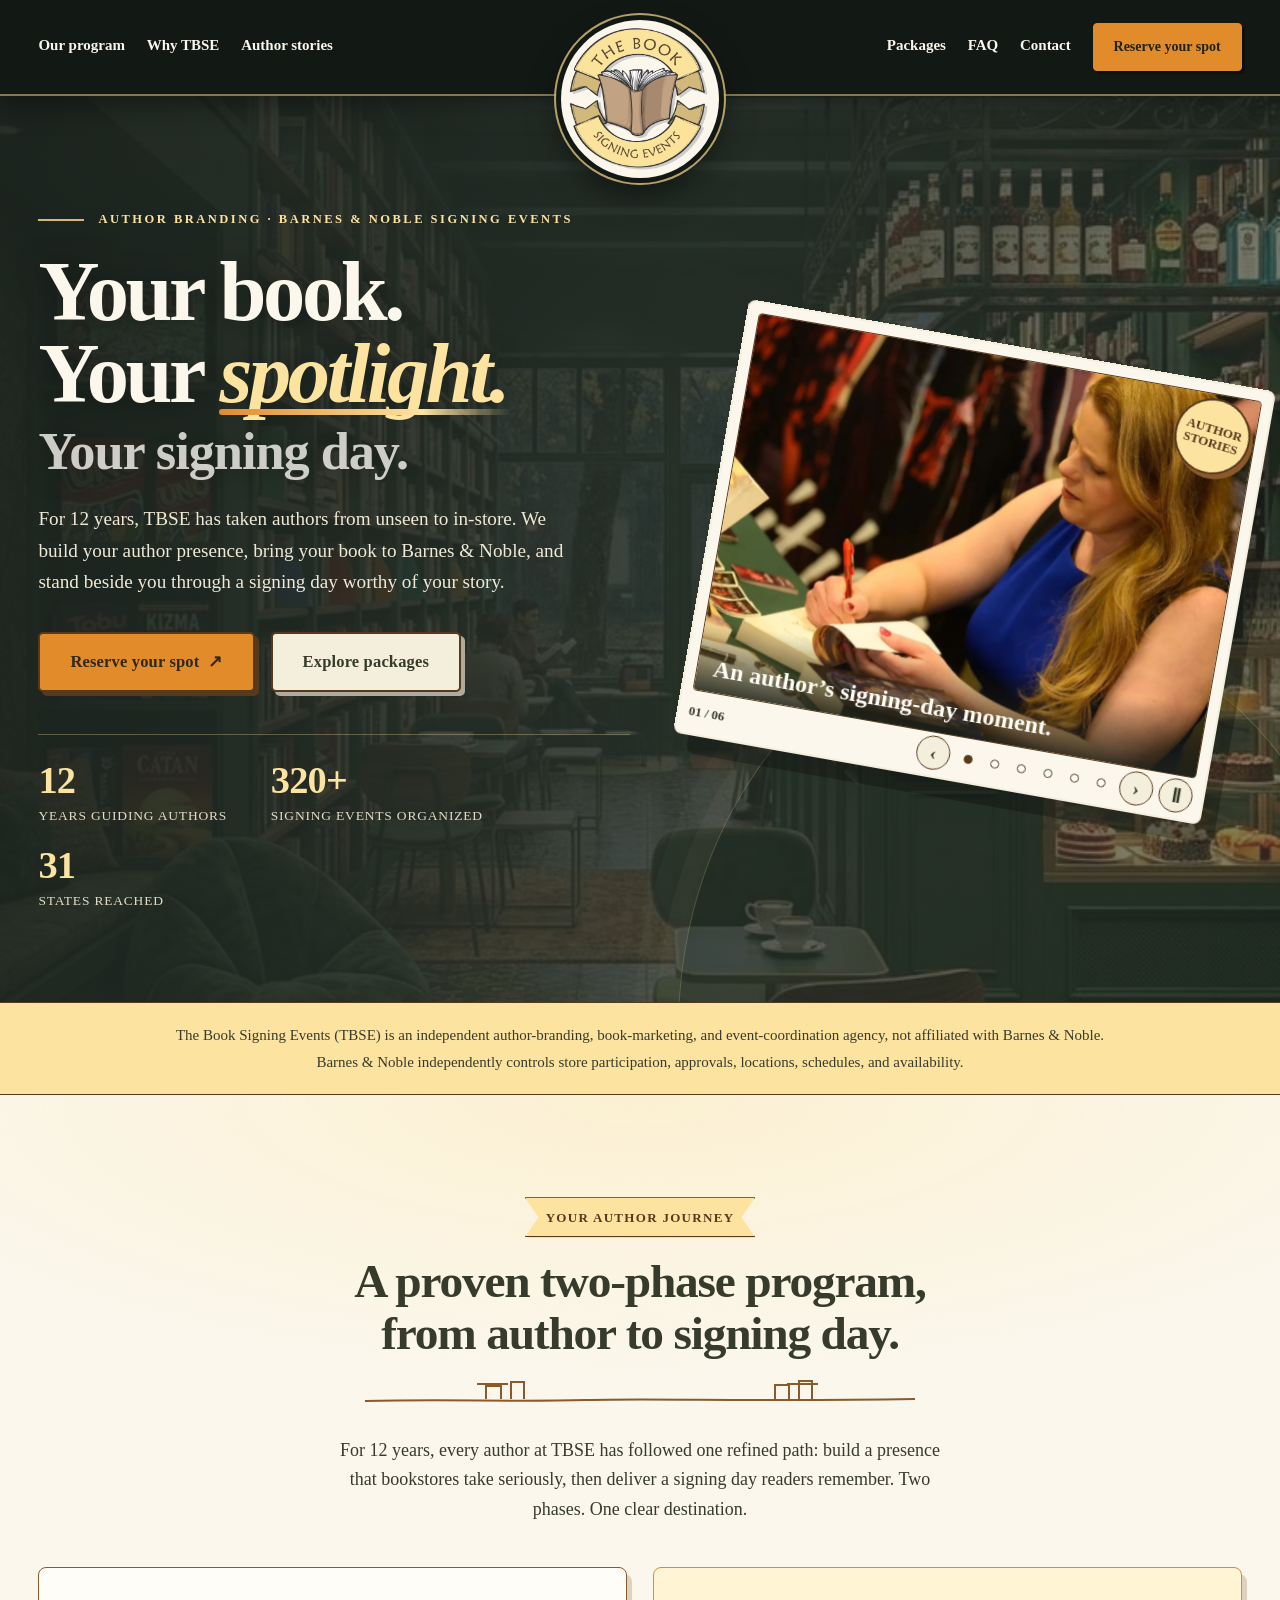
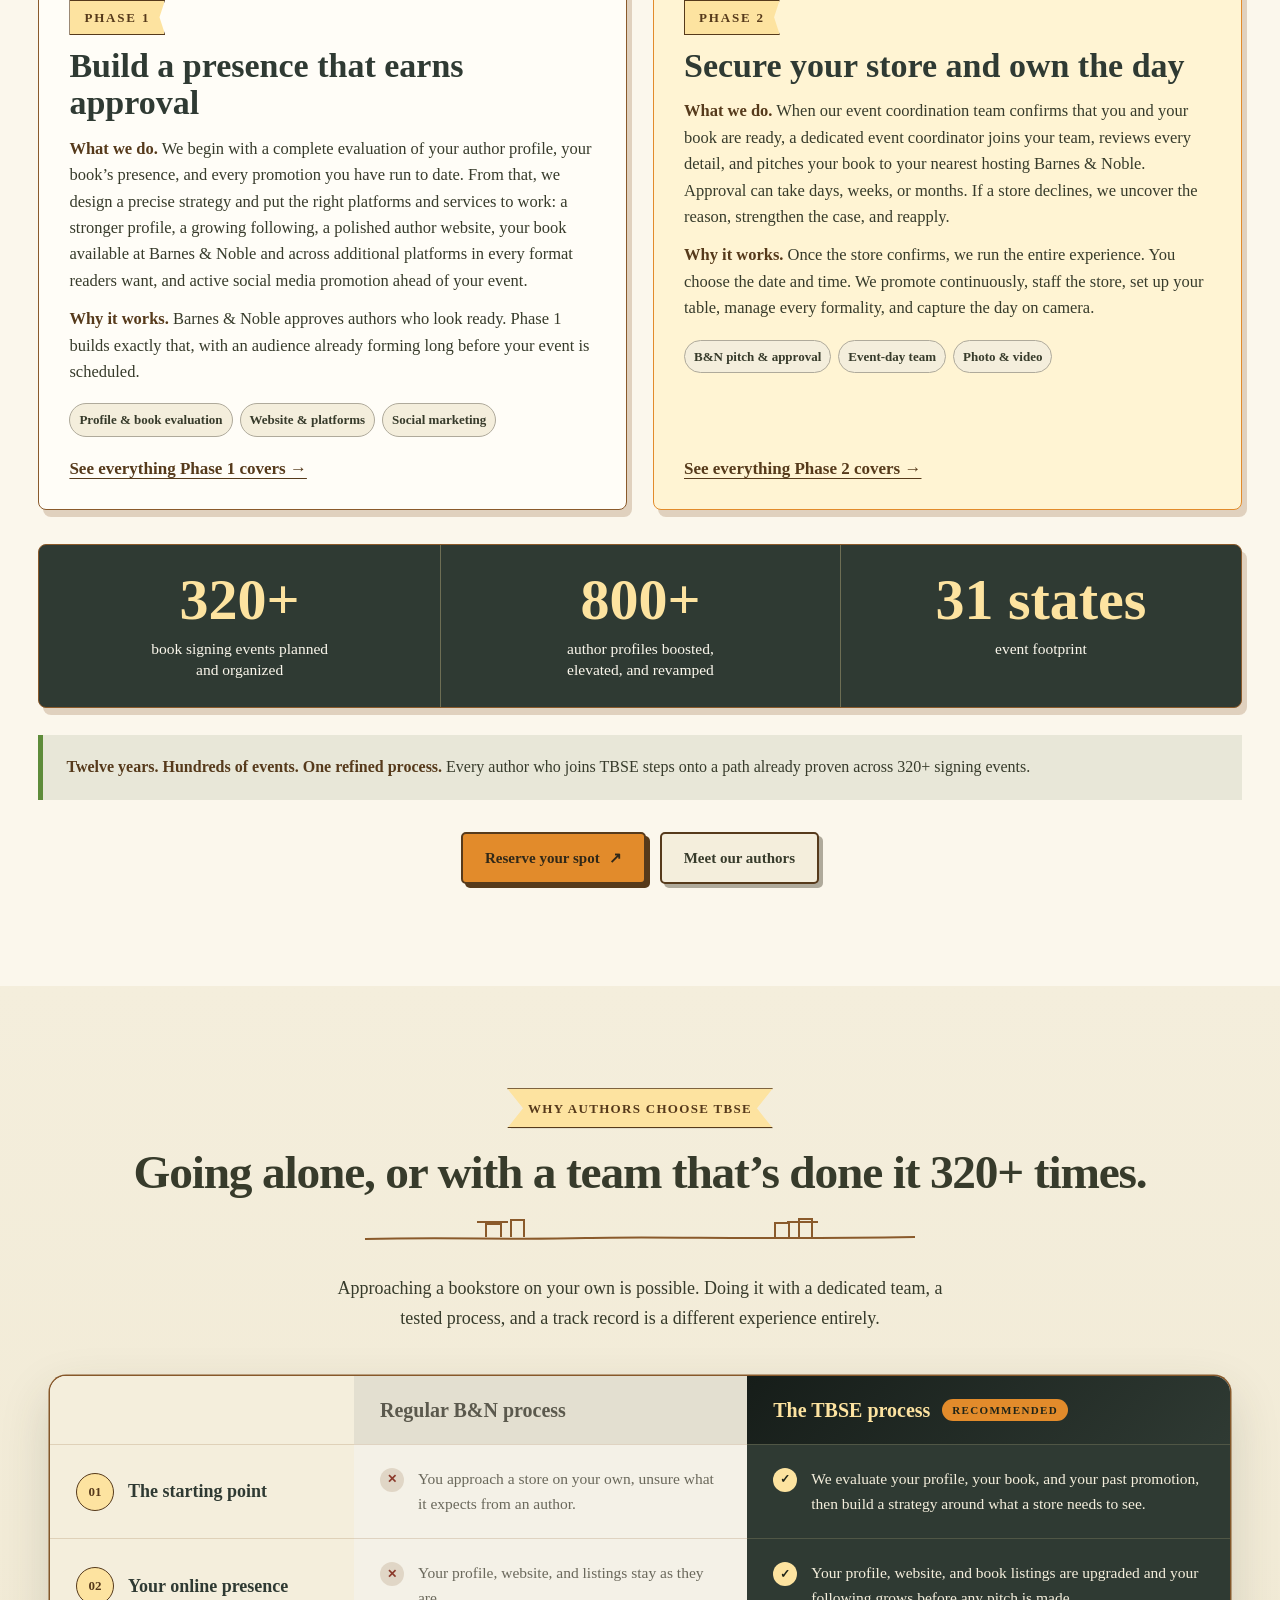
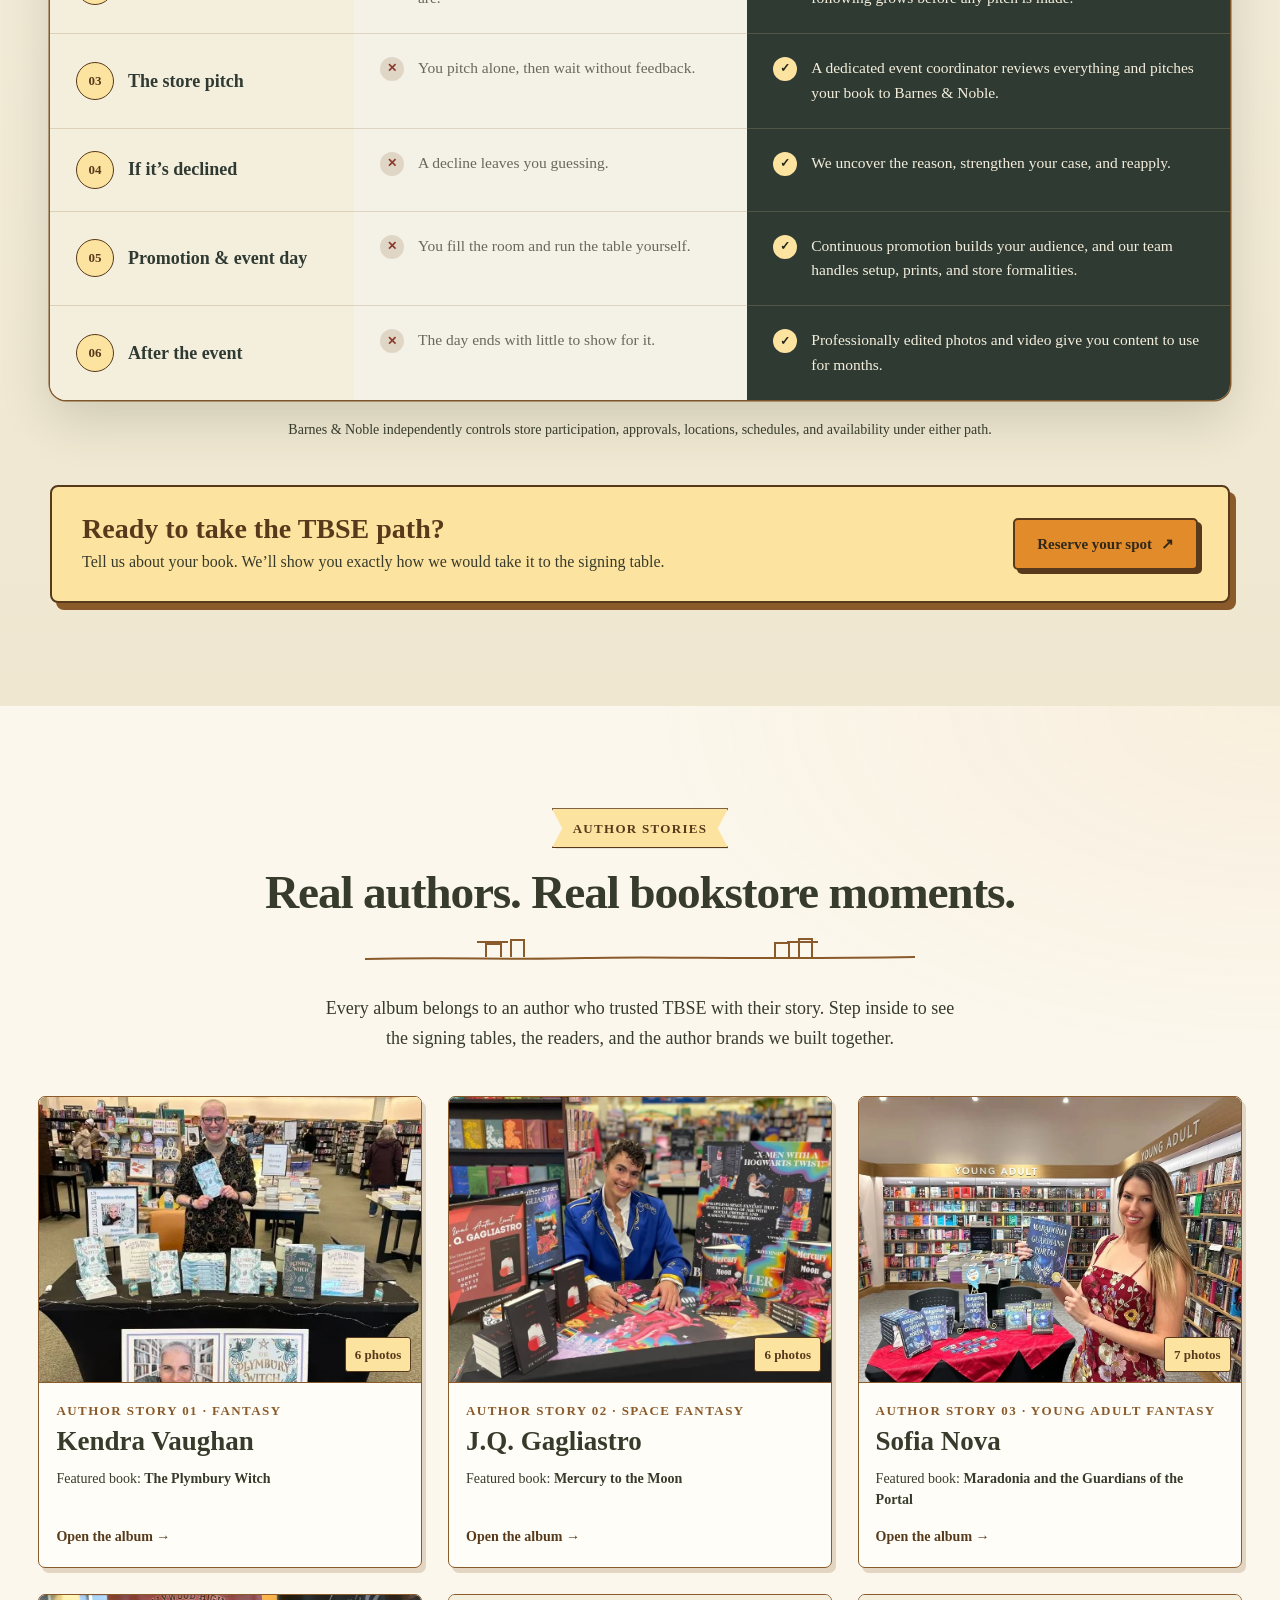
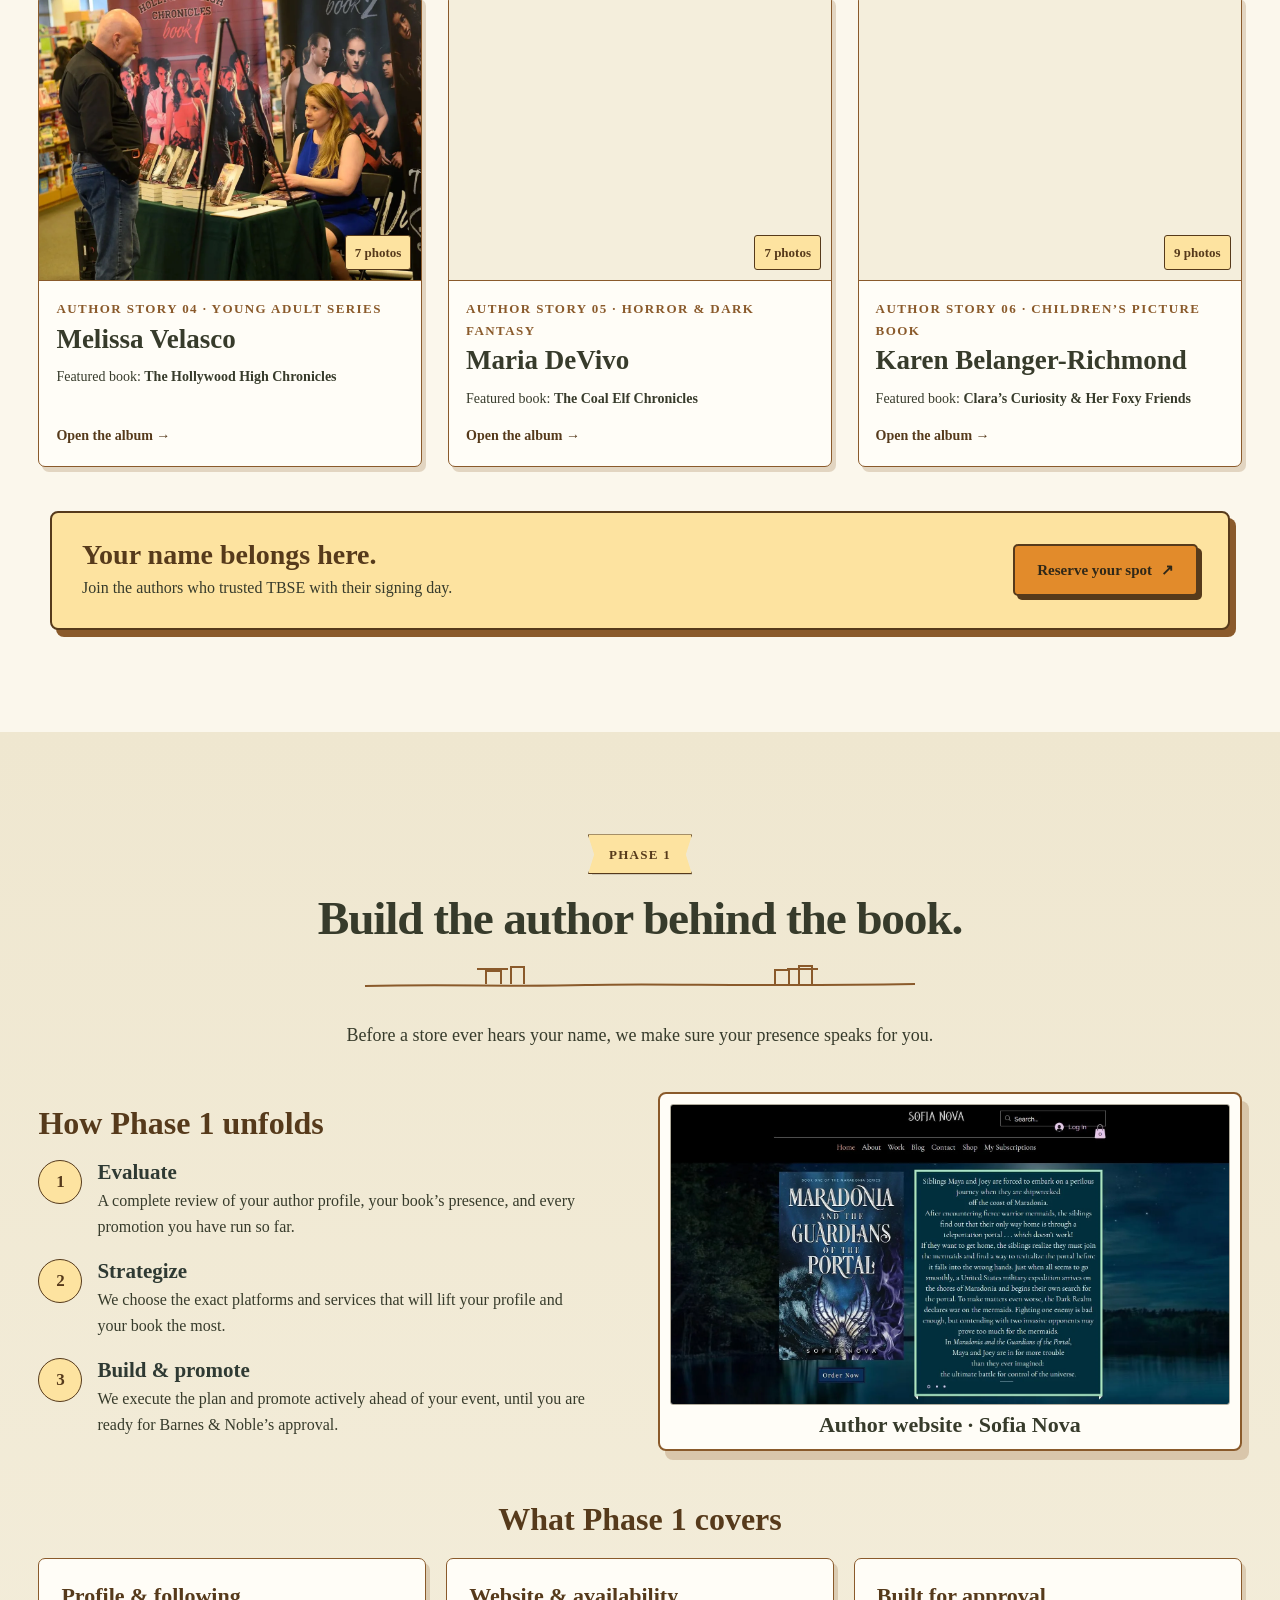
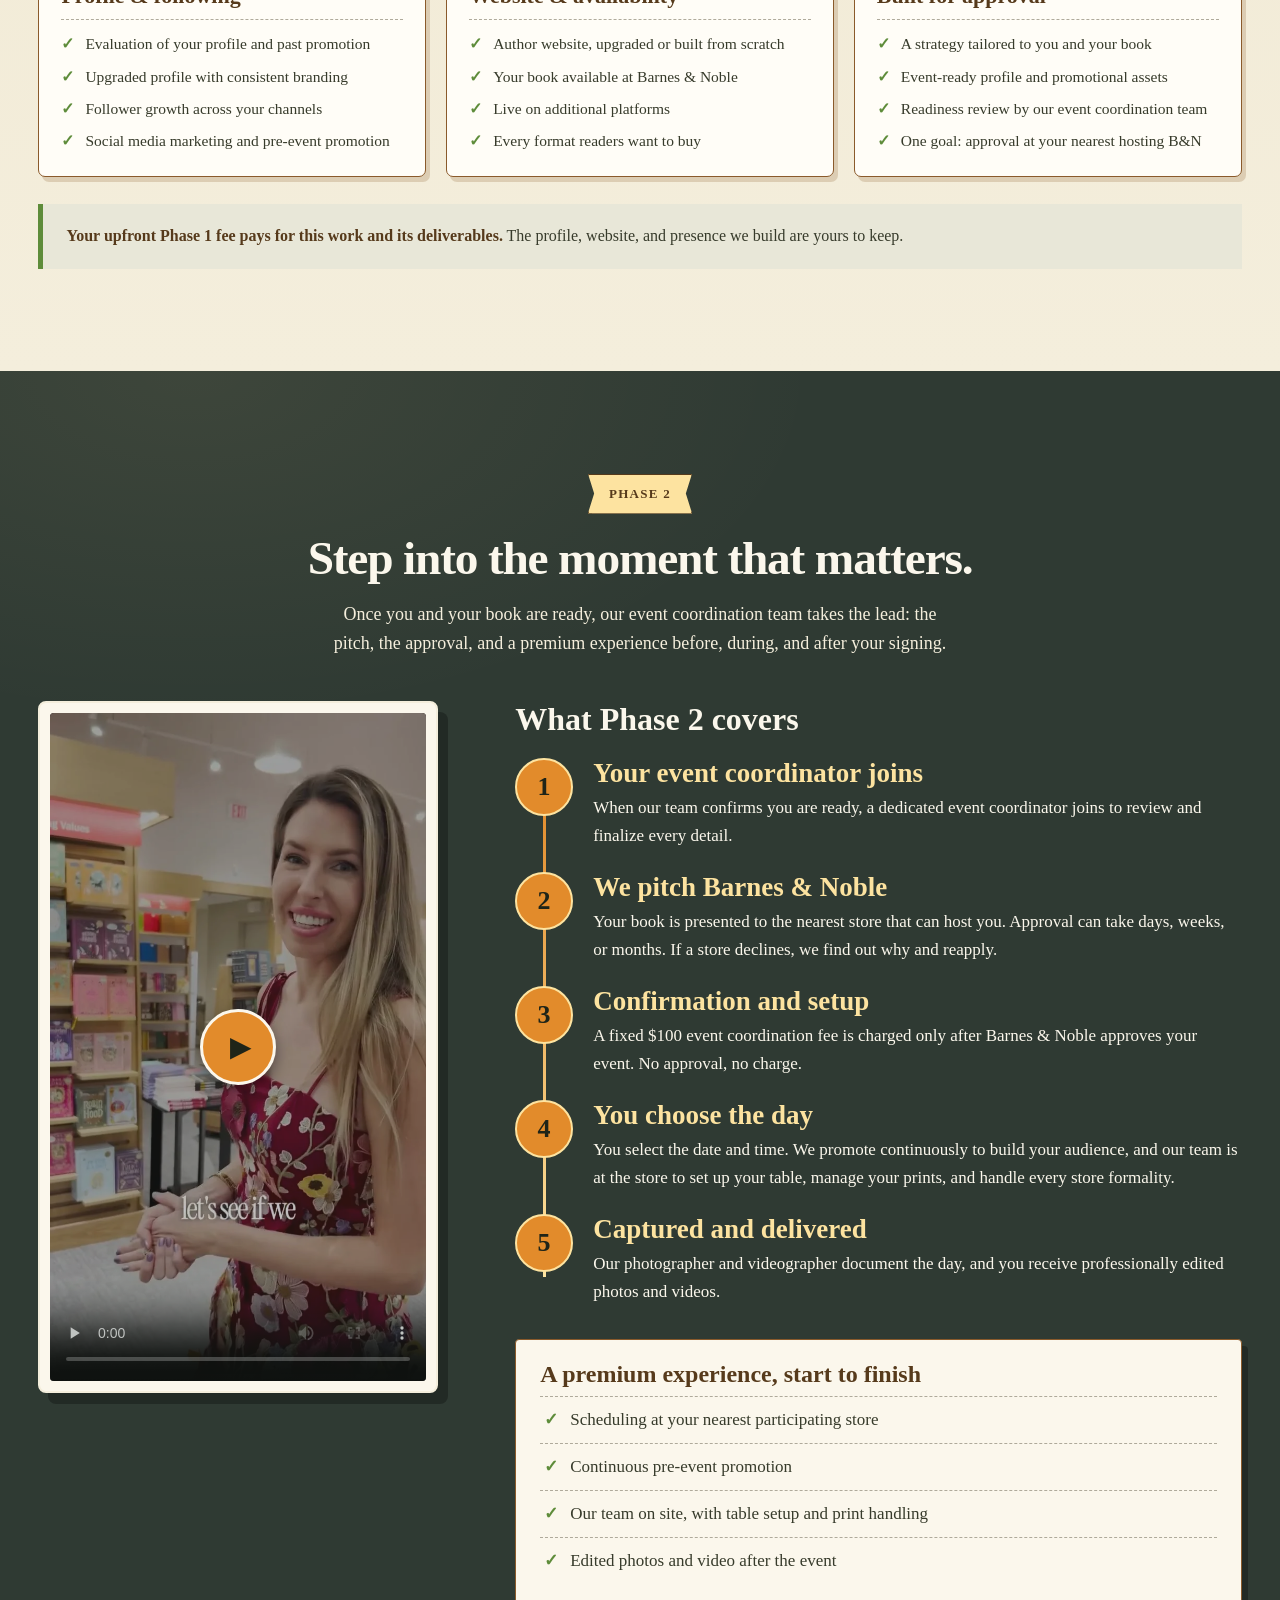
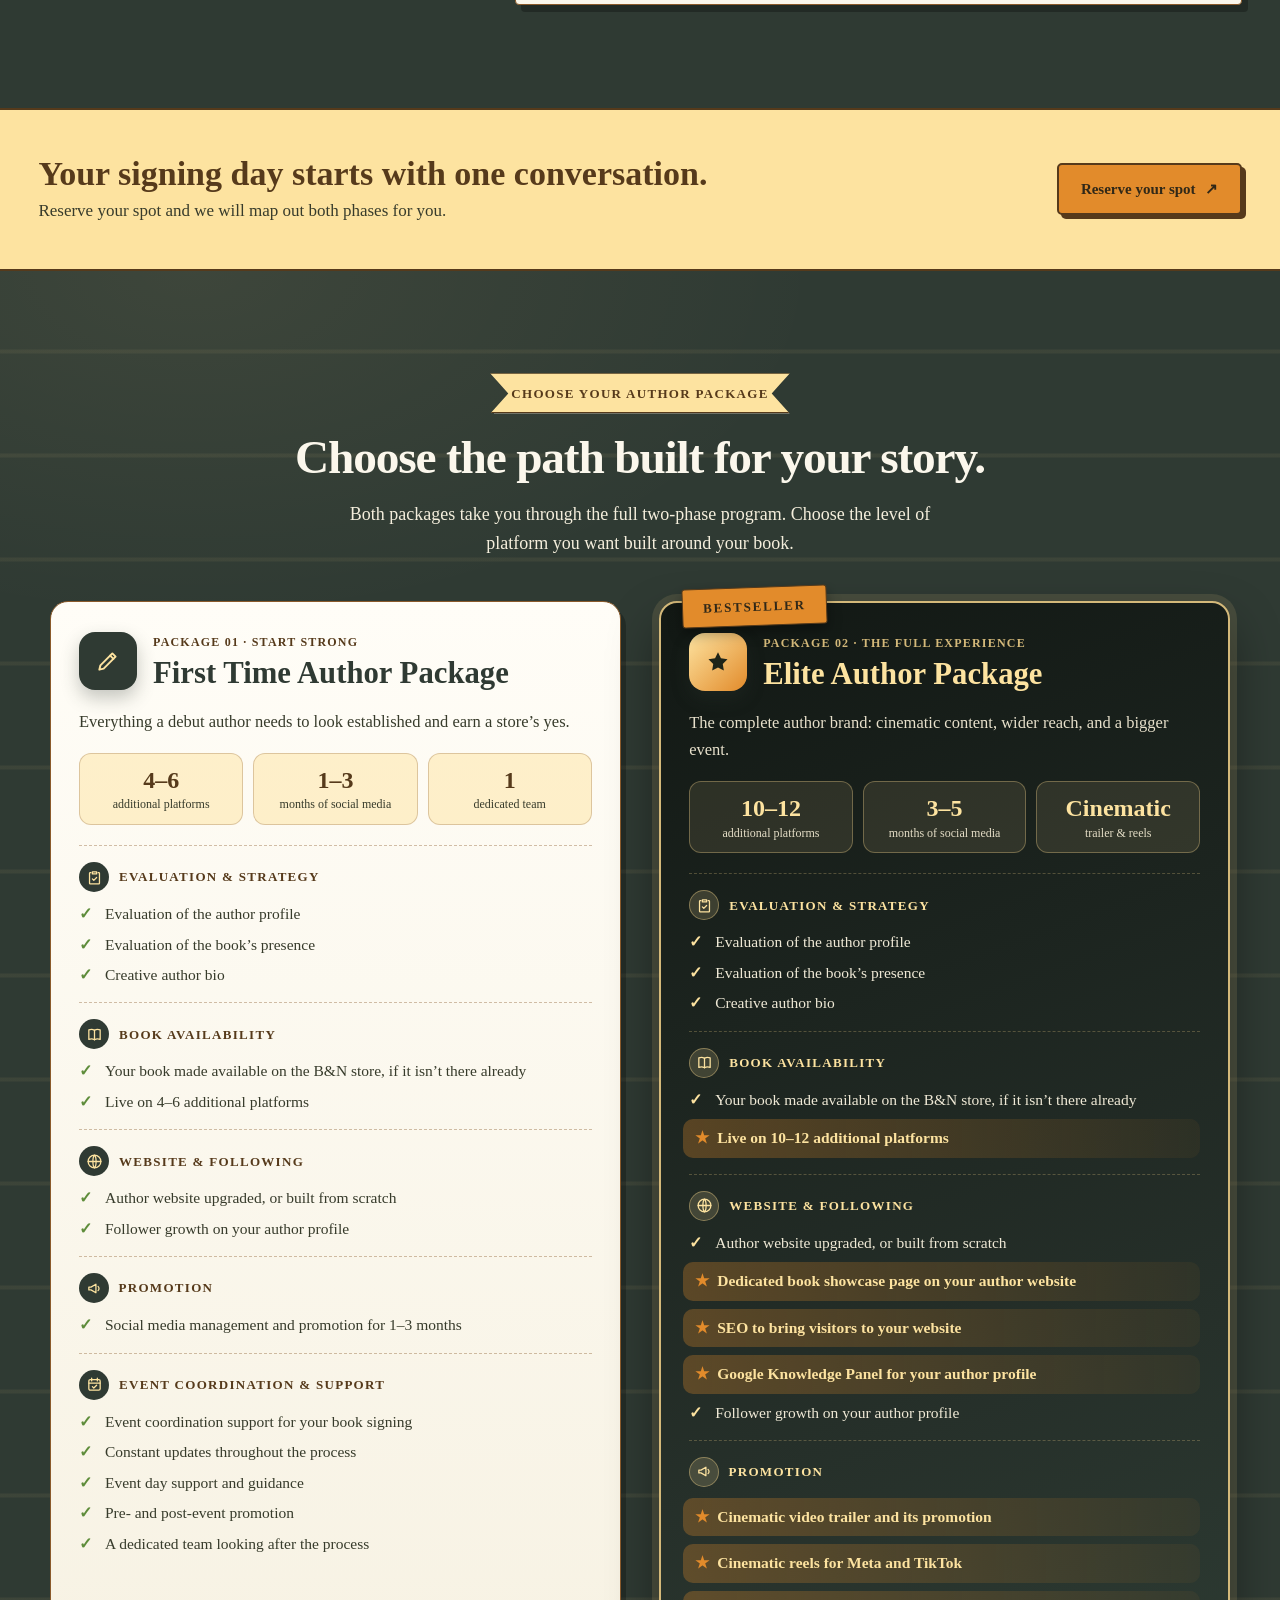
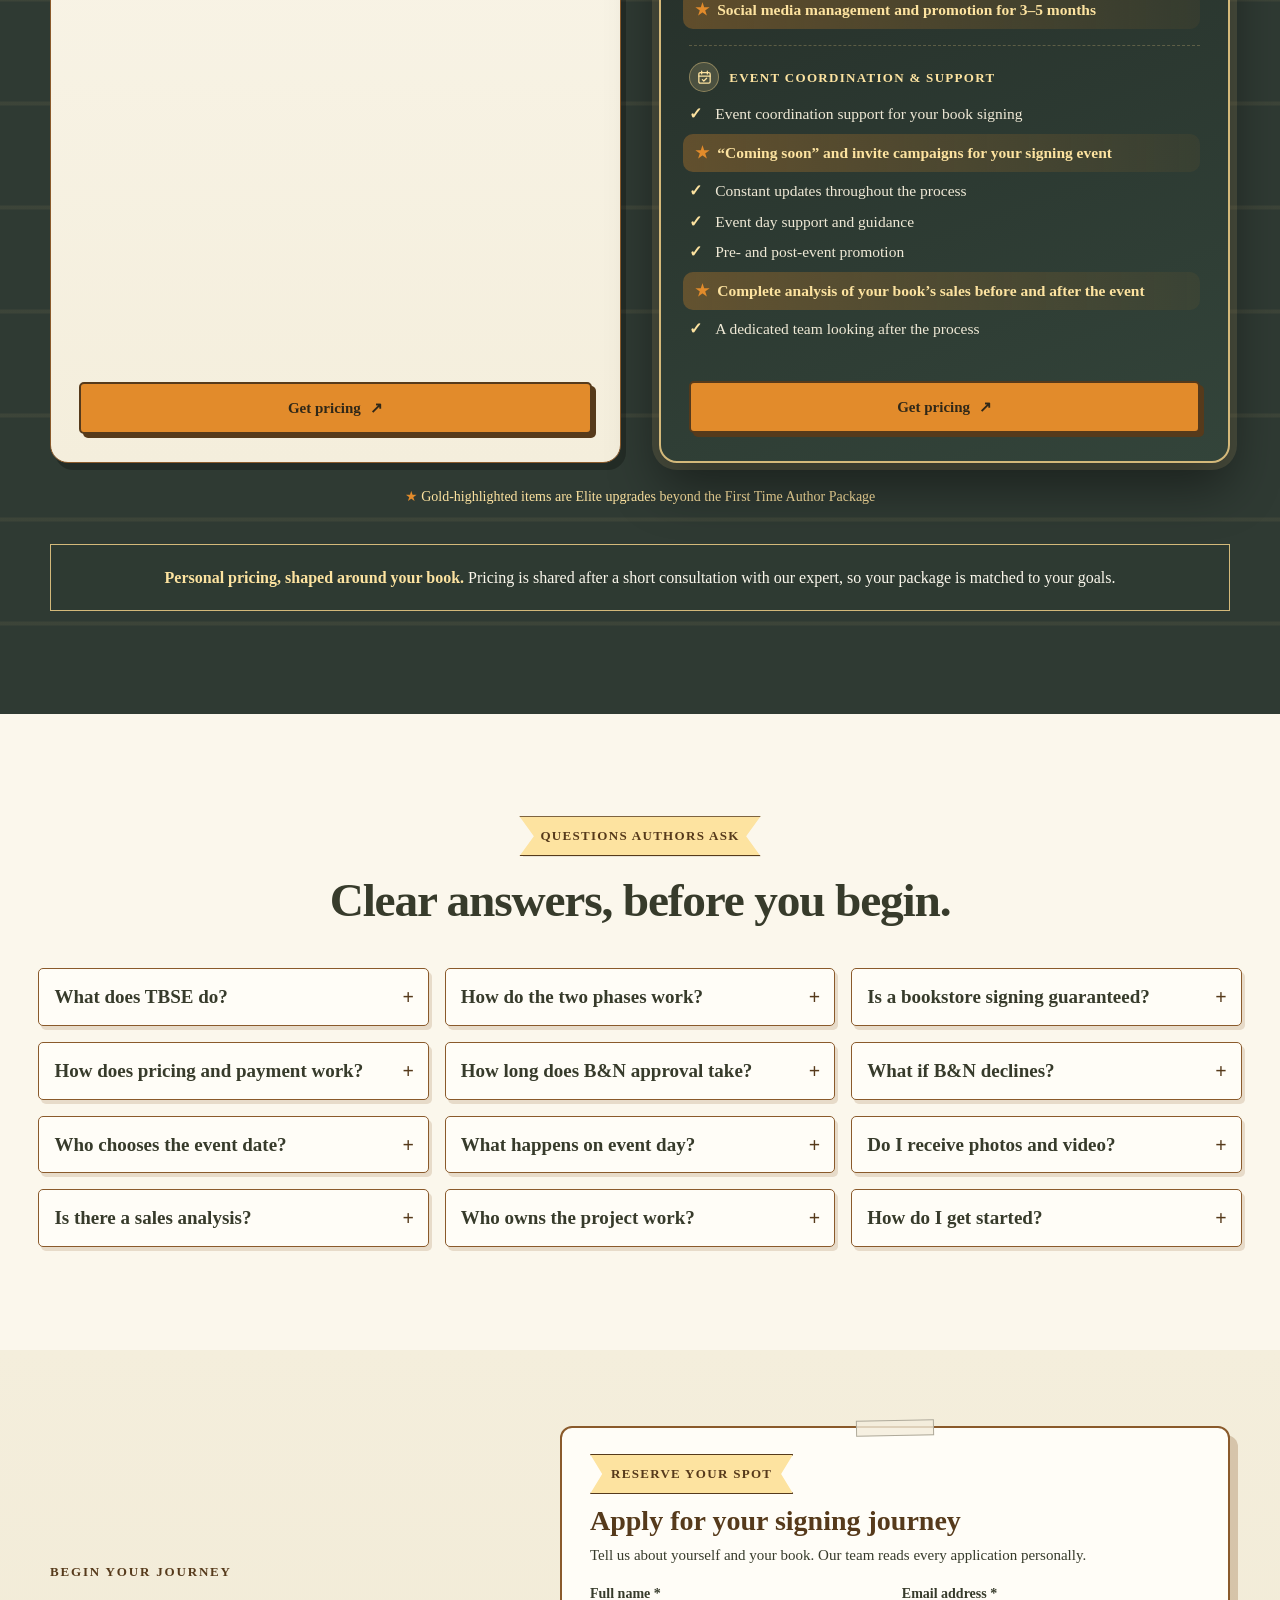
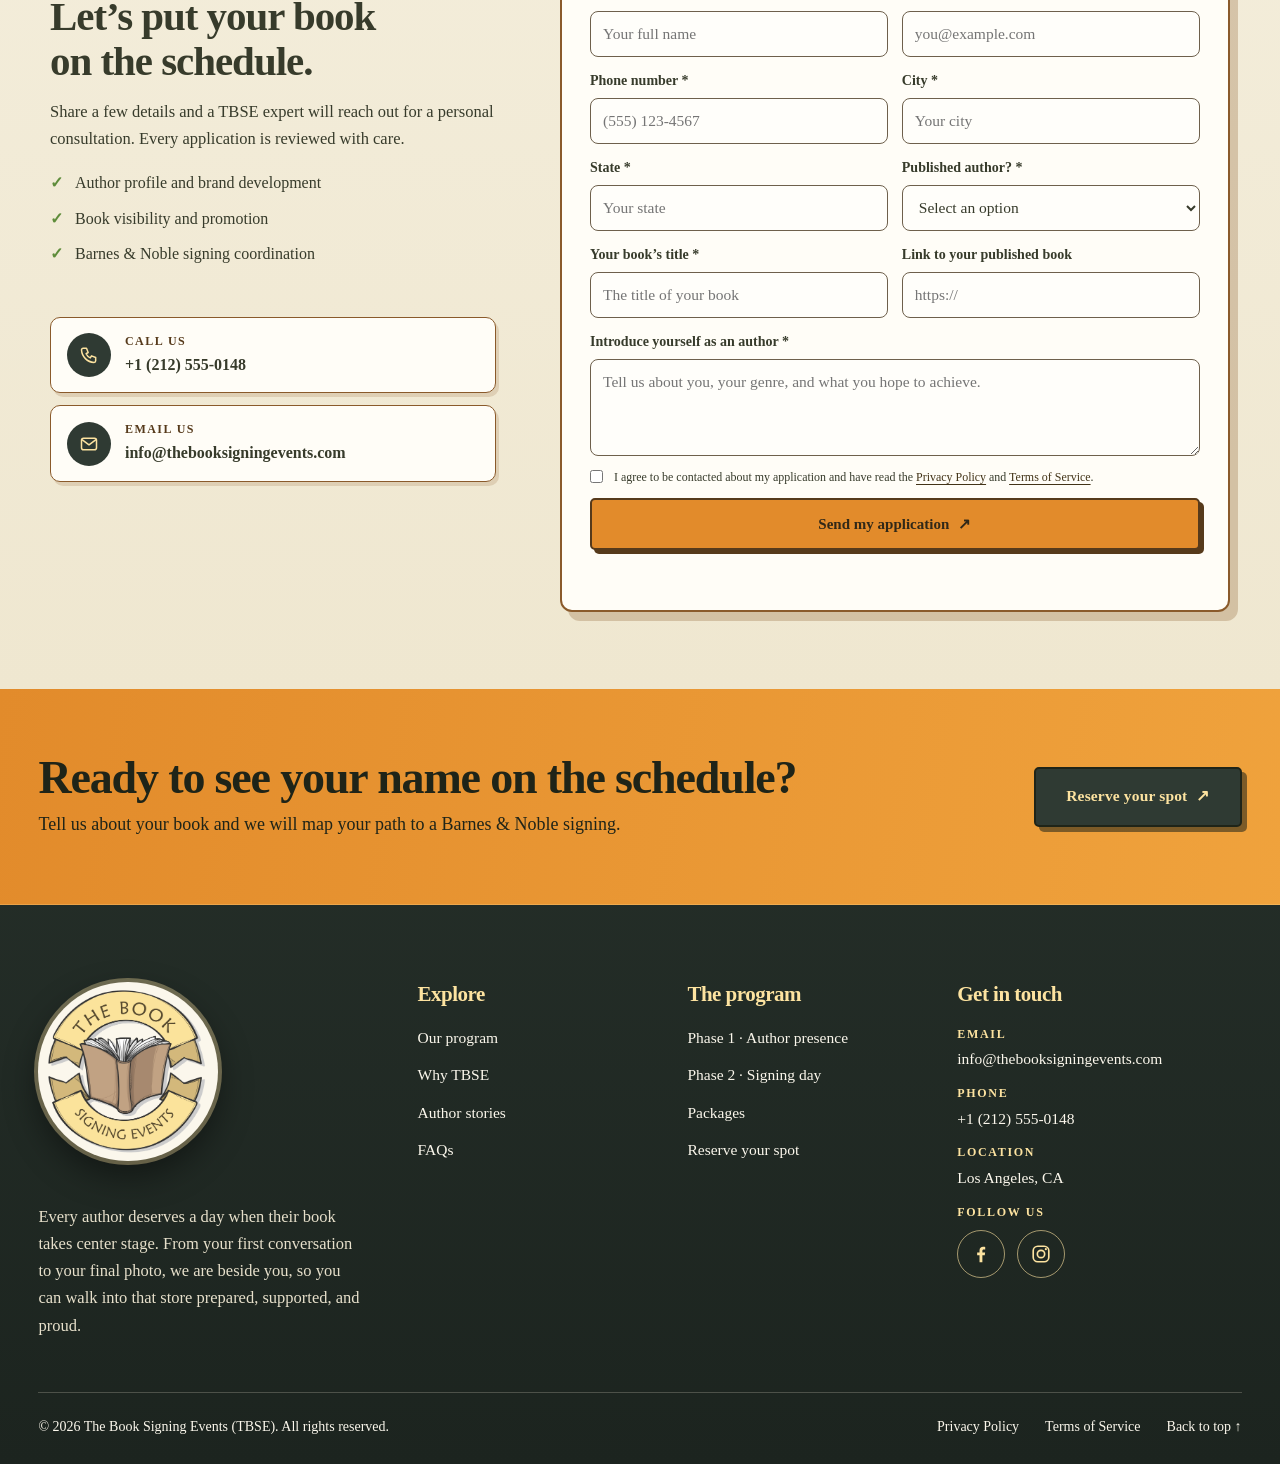
==== commit 9eb22c53: "Add files via upload" ====
--- a/index.html
+++ b/index.html
@@ -297,7 +297,7 @@
 <form id="popup-form" novalidate><input type="hidden" name="interest" id="popup-interest" value="Reserve your spot"><div class="form-grid"><div class="field"><label for="pop-name">Full name *</label><input id="pop-name" name="name" type="text" required minlength="2" placeholder="Your full name" autocomplete="name" aria-describedby="pop-name-error"><span class="field-error" id="pop-name-error"></span></div><div class="field"><label for="pop-email">Email address *</label><input id="pop-email" name="email" type="email" required placeholder="you@example.com" autocomplete="email" aria-describedby="pop-email-error"><span class="field-error" id="pop-email-error"></span></div><div class="field"><label for="pop-phone">Phone number *</label><input id="pop-phone" name="phone" type="tel" required minlength="7" placeholder="(555) 123-4567" autocomplete="tel" aria-describedby="pop-phone-error"><span class="field-error" id="pop-phone-error"></span></div><div class="field"><label for="pop-city">City *</label><input id="pop-city" name="city" type="text" required placeholder="Your city" autocomplete="address-level2" aria-describedby="pop-city-error"><span class="field-error" id="pop-city-error"></span></div><div class="field"><label for="pop-state">State *</label><input id="pop-state" name="state" type="text" required autocomplete="address-level1" placeholder="Your state" aria-describedby="pop-state-error"><span class="field-error" id="pop-state-error"></span></div><div class="field"><label for="pop-published">Published author? *</label><select id="pop-published" name="published" required aria-describedby="pop-published-error"><option value="">Select an option</option><option>Yes, I’m a published author</option><option>Not yet</option></select><span class="field-error" id="pop-published-error"></span></div></div><label class="consent"><input type="checkbox" name="consent" required aria-describedby="pop-consent-error"> I agree to be contacted about my application and have read the <a href="privacy.html" target="_blank" rel="noopener">Privacy Policy</a> and <a href="terms.html" target="_blank" rel="noopener">Terms of Service</a>.<span class="field-error" id="pop-consent-error"></span></label><button class="btn btn--lg btn--block" type="submit" id="popup-submit"><span id="popup-submit-label">Reserve my spot</span> <span aria-hidden="true">↗</span></button><p class="form-status" role="status" aria-live="polite"></p></form></div>
 <div class="reserve-success" id="popup-success" hidden tabindex="-1"><span class="success-mark" aria-hidden="true">✓</span><h2>Thank you<span id="success-name"></span>.</h2><p>Your request is in. A TBSE expert will reach out shortly to talk through your book and your goals.</p><button class="btn" type="button" data-close-quote>Close</button></div></div></div></dialog>
 <script>
-const FORM_ENDPOINT = "";
+const FORM_ENDPOINT = "https://formsubmit.co/ajax/info@thebooksigningevents.com";
 (function(){
   document.documentElement.classList.add('js');
   const menu=document.querySelector('.menu-toggle');
@@ -414,7 +414,7 @@
       const firstName=(form.querySelector('[name="name"]').value.trim().split(/\s+/)[0])||'';
       const submitBtn=form.querySelector('[type="submit"]');submitBtn.disabled=true;
       try{
-        if(FORM_ENDPOINT){const response=await fetch(FORM_ENDPOINT,{method:'POST',body:new FormData(form),headers:{Accept:'application/json'}});if(!response.ok)throw new Error('Request failed')}
+        if(FORM_ENDPOINT){const response=await fetch(FORM_ENDPOINT,{method:'POST',body:new FormData(form),headers:{Accept:'application/json'}});const result=await response.json();if(!response.ok||!(result.success===true||result.success==='true'))throw new Error('Request failed')}
         if(form.id==='popup-form'){document.querySelector('#success-name').textContent=firstName?', '+firstName:'';popBody.hidden=true;popSuccess.hidden=false;popSuccess.focus()}
         else{status.textContent='Thank you'+(firstName?', '+firstName:'')+'. Your application is in, and a TBSE expert will be in touch shortly.'}
         form.reset();form.querySelectorAll('[aria-invalid]').forEach(function(field){field.removeAttribute('aria-invalid')});
@@ -425,5 +425,18 @@
   document.querySelectorAll('a[href="#top"]').forEach(function(a){a.addEventListener('click',function(e){e.preventDefault();window.scrollTo({top:0,behavior:reduced?'auto':'smooth'})})});
 })();
 </script>
+<!--Start of Tawk.to Script-->
+<script type="text/javascript">
+var Tawk_API=Tawk_API||{}, Tawk_LoadStart=new Date();
+(function(){
+var s1=document.createElement("script"),s0=document.getElementsByTagName("script")[0];
+s1.async=true;
+s1.src='https://embed.tawk.to/6adfad31877dae34756ced3f/1k5srp50d';
+s1.charset='UTF-8';
+s1.setAttribute('crossorigin','*');
+s0.parentNode.insertBefore(s1,s0);
+})();
+</script>
+<!--End of Tawk.to Script-->
 </body>
 </html>
--- a/assets/css/site.css
+++ b/assets/css/site.css
@@ -0,0 +1,898 @@
+:root {
+  color-scheme: light;
+  --library-green: #2F3A33;
+  --olive-charcoal: #373B2B;
+  --cream: #F4EEDC;
+  --paper: #FBF7EC;
+  --butter: #FDE3A0;
+  --gold: #D4B97A;
+  --wood: #8A5A2B;
+  --wood-dark: #563A1B;
+  --leaf: #5E8C3A;
+  --marigold: #E28B2B;
+  --blush: #E3A5B4;
+  --lavender: #A68CC2;
+  --stone: #AFAA9B;
+  --white: #FFFDF7;
+  --serif: "Fraunces", Georgia, serif;
+  --body: "Lora", Georgia, serif;
+  --hand: "Caveat", cursive;
+  --content: 1180px;
+  --header-height: 78px;
+}
+*,*::before,*::after{box-sizing:border-box}
+html{scroll-behavior:smooth;scroll-padding-top:calc(var(--header-height) + 16px)}
+body{margin:0;overflow-x:hidden;background:var(--paper);color:var(--olive-charcoal);font:17px/1.65 var(--body),Georgia,serif}
+body::before{position:fixed;z-index:-1;inset:0;content:"";pointer-events:none;opacity:.13;background-image:radial-gradient(rgba(55,59,43,.18) .55px,transparent .75px);background-size:8px 8px}
+img,video{display:block;max-width:100%}
+button,input,textarea,select{font:inherit}
+a{color:inherit}
+button,a,summary{touch-action:manipulation}
+:focus-visible{outline:3px solid var(--wood-dark);outline-offset:4px;border-radius:3px}
+.dark :focus-visible,.site-header :focus-visible,.footer :focus-visible{outline-color:var(--butter)}
+.skip-link{position:absolute;z-index:1000;top:-70px;left:12px;padding:12px 18px;border:2px solid var(--wood-dark);background:var(--butter);color:var(--olive-charcoal);font-weight:700}
+.skip-link:focus{top:12px}
+.wrap{width:min(var(--content),calc(100% - 48px));margin-inline:auto}
+.section{position:relative;padding:88px 0}
+.section--cream{background:var(--cream)}
+.section--paper{background:var(--paper)}
+.section--white{background:var(--white)}
+.dark{background:var(--library-green);color:var(--paper)}
+.dark h2,.dark h3{color:var(--paper)}
+h1,h2,h3,p{margin-top:0}
+h1,h2,h3{color:var(--olive-charcoal)}
+h1,h2{font-family:var(--serif),Georgia,serif;font-weight:800}
+h1{max-width:13ch;margin:0 0 19px;font-size:clamp(49px,6.3vw,78px);line-height:.99;letter-spacing:-.035em;text-wrap:balance}
+h2{max-width:22ch;margin:0 auto 16px;font-size:clamp(39px,5vw,61px);line-height:1.03;letter-spacing:-.025em;text-wrap:balance}
+h3{margin:0 0 10px;font-size:24px;line-height:1.2}
+p{margin-bottom:16px}
+.eyebrow{display:inline-block;color:var(--wood-dark);font-size:13px;font-weight:700;letter-spacing:.14em;text-transform:uppercase;line-height:1.4}
+.dark .eyebrow{color:var(--butter)}
+.section-head{max-width:760px;margin:0 auto 42px;text-align:center}
+.section-head .eyebrow{margin-bottom:11px}
+.section-head p{max-width:65ch;margin:0 auto;font-size:17px}
+.ribbon{position:relative;display:inline-flex;align-items:center;min-height:40px;margin-bottom:18px;padding:8px 20px;border:1.5px solid var(--wood-dark);background:var(--butter);box-shadow:4px 4px 0 var(--stone);color:var(--wood-dark);font-size:13px;font-weight:700;letter-spacing:.1em;text-transform:uppercase;clip-path:polygon(0 0,100% 0,94% 50%,100% 100%,0 100%,6% 50%)}
+.ribbon--float{animation:float-ribbon 5s ease-in-out infinite}
+.shelf-divider{display:block;width:min(100%,560px);height:32px;margin:17px auto 27px;color:var(--wood)}
+.btn{display:inline-flex;min-height:52px;align-items:center;justify-content:center;gap:9px;padding:12px 22px;border:2px solid var(--wood-dark);border-radius:5px;background:var(--marigold);box-shadow:4px 4px 0 var(--wood-dark);color:#302818;font-size:15px;font-weight:700;line-height:1.2;text-align:center;text-decoration:none;cursor:pointer;transition:transform .2s ease,box-shadow .2s ease,background-color .2s ease}
+.btn:hover{transform:translate(-2px,-2px);box-shadow:7px 7px 0 var(--wood-dark);background:#F0A33D}
+.btn:active{transform:translate(1px,1px);box-shadow:2px 2px 0 var(--wood-dark)}
+.btn--quiet{background:var(--cream);color:var(--olive-charcoal);box-shadow:4px 4px 0 var(--stone)}
+.btn--quiet:hover{background:var(--butter);box-shadow:7px 7px 0 var(--stone)}
+.btn-row{display:flex;flex-wrap:wrap;gap:14px;margin-top:25px}
+.site-header{position:sticky;z-index:50;top:0;height:var(--header-height);border-bottom:1px solid rgba(253,227,160,.34);background:var(--library-green);color:var(--paper)}
+.nav-inner{display:flex;height:100%;align-items:center;justify-content:space-between;gap:22px}
+.brand{display:inline-flex;min-width:0;align-items:center;gap:10px;color:var(--paper);text-decoration:none}
+.brand img{width:55px;height:55px;flex:none;object-fit:contain}
+.brand-name{max-width:180px;font:800 15px/1.1 var(--serif),Georgia,serif;letter-spacing:.04em;text-transform:uppercase}
+.brand-name small{display:block;margin-top:3px;color:var(--butter);font:700 13px/1.1 var(--body),Georgia,serif;letter-spacing:.16em}
+.nav-side{display:flex;align-items:center;gap:20px}
+.main-nav{display:flex;align-items:center;gap:clamp(12px,1.6vw,22px)}
+.main-nav a,.header-phone{color:var(--paper);font-size:14px;font-weight:600;text-decoration:none;white-space:nowrap}
+.main-nav a:hover,.header-phone:hover{color:var(--butter);text-decoration:underline;text-underline-offset:5px}
+.header-phone{display:flex;flex-direction:column;align-items:flex-end;font-size:14px}
+.header-phone span{color:var(--butter);font-size:13px;letter-spacing:.1em;text-transform:uppercase}
+.nav-cta{padding:10px 14px;border:1.5px solid var(--marigold);background:var(--marigold);color:var(--olive-charcoal)!important;font-size:14px!important;font-weight:700!important}
+.menu-toggle{display:none;width:46px;height:44px;border:1.5px solid var(--butter);border-radius:4px;background:transparent;color:var(--paper);font-size:23px;cursor:pointer}
+.hero{position:relative;isolation:isolate;overflow:hidden;padding:56px 0 68px;background:var(--library-green);color:var(--paper)}
+.hero::before{position:absolute;z-index:-1;inset:0;content:"";background:linear-gradient(90deg,rgba(47,58,51,.91) 0%,rgba(47,58,51,.79) 48%,rgba(47,58,51,.58) 100%),url("../brand/book-cafe-reference.webp") center 47%/cover no-repeat;opacity:1}
+.hero::after{position:absolute;z-index:-1;right:-7%;bottom:-48%;width:54vw;height:90%;border:1px solid rgba(253,227,160,.22);border-radius:50%;content:"";box-shadow:0 0 0 22px rgba(253,227,160,.035),0 0 0 44px rgba(253,227,160,.025)}
+.hero-grid{display:grid;grid-template-columns:minmax(0,1fr) minmax(380px,.92fr);align-items:center;gap:clamp(36px,6vw,78px)}
+.hero-copy{max-width:580px}
+.hero-copy .eyebrow{margin-bottom:14px;color:var(--butter)}
+.hero-copy h1{max-width:13ch;color:var(--paper);font-size:clamp(48px,5.6vw,73px)}
+.hero-copy h1 span{display:block}
+.hero-copy h1 em{color:var(--butter);font-style:normal}
+.hero-copy p{max-width:52ch;margin:0;color:#FFFDF7;font-size:18px;line-height:1.6}
+.hero .btn-row{margin-top:24px}
+.hero-checks{display:flex;flex-wrap:wrap;gap:9px 18px;margin:24px 0 0;padding:0;list-style:none}
+.hero-checks li{display:flex;align-items:center;gap:8px;color:var(--paper);font-size:15px;line-height:1.45}
+.hero-checks li::before{display:grid;width:22px;height:22px;flex:none;place-items:center;border:1px solid var(--butter);border-radius:50%;background:rgba(253,227,160,.14);color:var(--butter);content:"✓";font-size:14px;font-weight:700}
+.hero-frame{position:relative;overflow:visible;width:100%;padding:10px 10px 43px;border:2px solid var(--cream);border-radius:8px;background:var(--paper);box-shadow:10px 11px 0 rgba(0,0,0,.26);transform:rotate(.6deg)}
+.carousel{position:relative;overflow:hidden;border:1px solid var(--wood-dark);border-radius:4px;background:#c7b99d;aspect-ratio:4/3}
+.hero-slide{position:absolute;inset:0;margin:0;opacity:0;visibility:hidden;transition:opacity .45s ease,visibility .45s ease}
+.hero-slide.active{opacity:1;visibility:visible}
+.hero-slide img{width:100%;height:100%;object-fit:cover;object-position:center 42%}
+.hero-slide figcaption{position:absolute;right:0;bottom:0;left:0;padding:34px 16px 11px;background:linear-gradient(transparent,rgba(31,34,27,.87));color:#fffdf7;font:600 24px/1.1 var(--hand),cursive}
+.hero-badge{position:absolute;z-index:2;top:15px;right:15px;display:grid;width:76px;height:76px;place-items:center;border:2px solid var(--wood-dark);border-radius:50%;background:var(--butter);box-shadow:4px 4px 0 var(--wood);color:var(--wood-dark);font:800 13px/1.1 var(--body),Georgia,serif;text-align:center;transform:rotate(7deg)}
+.carousel-ui{position:absolute;right:10px;bottom:6px;left:10px;display:flex;align-items:center;justify-content:space-between;gap:10px}
+.slide-count{min-width:48px;color:var(--olive-charcoal);font-size:13px;font-weight:700}
+.carousel-controls{display:flex;align-items:center;gap:6px}
+.carousel-control{display:grid;width:34px;height:34px;place-items:center;border:1.5px solid var(--wood-dark);border-radius:50%;background:var(--cream);color:var(--olive-charcoal);font-size:19px;font-weight:700;cursor:pointer}
+.carousel-dots{display:flex;gap:2px}
+.carousel-dot{display:grid;width:25px;height:25px;flex:none;place-items:center;padding:0;border:0;background:transparent;cursor:pointer}
+.carousel-dot::before{width:9px;height:9px;border:1px solid var(--wood-dark);border-radius:50%;background:var(--white);content:""}
+.carousel-dot[aria-pressed="true"]::before{background:var(--wood-dark)}
+.hero-frame.is-paused .hero-slide img{animation-play-state:paused}
+.hero-slide.active img{animation:gentle-zoom 7s ease-out both}
+.disclaimer{padding:19px 0;border-block:1px solid var(--wood-dark);background:var(--butter);color:var(--olive-charcoal)}
+.disclaimer-inner{display:grid;grid-template-columns:42px 1fr;align-items:center;gap:14px}
+.disclaimer-icon{display:grid;width:40px;height:40px;place-items:center;border:2px double var(--wood-dark);border-radius:50%;font:700 20px var(--serif),Georgia,serif}
+.disclaimer p{margin:0;font-size:14px;line-height:1.55}
+.results{display:grid;grid-template-columns:repeat(3,1fr);border-bottom:1px solid var(--stone);background:var(--white)}
+.result{padding:21px 16px;text-align:center}
+.result+.result{border-left:1px solid var(--stone)}
+.result strong{display:block;color:var(--wood-dark);font:800 clamp(26px,3vw,38px)/1 var(--serif),Georgia,serif}
+.result-label{display:block;margin-top:7px;font-size:14px}
+.sample-tag{display:none;vertical-align:middle;margin-left:7px;padding:3px 6px;border:1px solid var(--wood-dark);border-radius:3px;background:var(--butter);color:var(--wood-dark);font:700 13px/1.1 var(--body),Georgia,serif;letter-spacing:.04em}
+.show-samples .sample-tag{display:inline-flex}
+.process-section{background:var(--cream)}
+.timeline{display:grid;grid-template-columns:repeat(3,1fr);gap:22px;counter-reset:step}
+.step-card{position:relative;padding:27px 23px 24px;border:1.5px solid var(--wood);border-radius:7px;background:var(--white);box-shadow:5px 6px 0 rgba(138,90,43,.23);counter-increment:step;transition:transform .25s ease,box-shadow .25s ease}
+.step-card::before{display:grid;width:47px;height:47px;margin-bottom:17px;place-items:center;border:1.5px solid var(--wood-dark);border-radius:50%;background:var(--butter);color:var(--wood-dark);content:"0" counter(step);font:700 16px var(--body),Georgia,serif}
+.step-card::after{position:absolute;top:15px;right:17px;color:var(--leaf);content:"✦";font-size:20px}
+.step-card h3{font:800 27px/1.12 var(--serif),Georgia,serif}
+.step-card p{margin:0;font-size:16px}
+.step-card:hover{transform:translateY(-4px) rotate(-.3deg);box-shadow:7px 10px 0 rgba(138,90,43,.25)}
+.chips{display:flex;flex-wrap:wrap;gap:7px;margin:17px 0 0;padding:0;list-style:none}
+.chips li{padding:5px 9px;border:1px solid var(--stone);border-radius:99px;background:var(--cream);color:var(--olive-charcoal);font-size:13px;font-weight:600}
+.process-note{margin:27px 0 0;padding:19px 23px;border-left:5px solid var(--leaf);background:#E8E7D8;color:var(--olive-charcoal);font-size:16px}
+.process-note strong{color:var(--wood-dark)}
+.portfolio-section{background:var(--paper)}
+.portfolio-tools{display:flex;align-items:center;justify-content:center;gap:10px;margin:-7px auto 29px}
+.portfolio-tab{min-height:44px;padding:9px 17px;border:1.5px solid var(--wood-dark);border-radius:4px;background:var(--white);color:var(--wood-dark);font-size:14px;font-weight:700;cursor:pointer}
+.portfolio-tab[aria-pressed="true"]{background:var(--library-green);color:var(--paper)}
+.portfolio-grid{display:grid;grid-template-columns:repeat(3,minmax(0,1fr));gap:21px}
+.story-card{display:flex;min-width:0;flex-direction:column;padding:0;overflow:hidden;border:1.5px solid var(--wood);border-radius:7px;background:var(--white);box-shadow:4px 5px 0 rgba(138,90,43,.22);color:var(--olive-charcoal);text-align:left;cursor:pointer;transition:transform .25s ease,box-shadow .25s ease}
+.story-card:hover{transform:translateY(-5px) rotate(-.25deg);box-shadow:8px 10px 0 rgba(138,90,43,.24)}
+.story-visual{position:relative;display:block;overflow:hidden;width:100%;aspect-ratio:4/3;border-bottom:1px solid var(--wood);background:var(--cream)}
+.story-cover{width:100%;height:100%;object-fit:cover;object-position:center 42%;transition:transform .35s ease}
+.story-card[data-view="online"] .story-cover{object-fit:contain;object-position:center;background:#fffdf7;padding:10px}
+.story-card:hover .story-cover{transform:scale(1.035) rotate(-1deg)}
+.story-count{position:absolute;right:10px;bottom:10px;padding:6px 9px;border:1px solid var(--wood-dark);border-radius:3px;background:var(--butter);color:var(--wood-dark);font-size:13px;font-weight:700}
+.story-copy{display:flex;flex:1;flex-direction:column;align-items:flex-start;padding:17px 17px 19px}
+.story-overline{color:var(--wood);font-size:13px;font-weight:700;letter-spacing:.11em}
+.story-copy strong{margin:5px 0 10px;font:800 27px/1.1 var(--serif),Georgia,serif}
+.story-meta{display:block;margin:3px 0;color:var(--olive-charcoal);font-size:14px;line-height:1.45}
+.story-result{margin-top:auto;padding-top:12px;color:var(--wood-dark);font-size:14px;font-weight:700}
+.gallery-data{display:none}
+.moments-section{background:var(--library-green);color:var(--paper)}
+.moments-section .section-head h2{color:var(--paper)}
+.moments-layout{display:grid;grid-template-columns:1.15fr .85fr;align-items:center;gap:40px}
+.event-video{overflow:hidden;border:2px solid var(--cream);border-radius:7px;background:#000;box-shadow:8px 9px 0 rgba(0,0,0,.3)}
+.event-video video{width:100%;height:auto;aspect-ratio:16/9;object-fit:cover}
+.day-steps{display:grid;gap:0;margin:0;padding:0;list-style:none}
+.day-steps li{display:grid;grid-template-columns:42px 1fr;gap:13px;padding:15px 0;border-bottom:1px solid rgba(244,238,220,.35)}
+.day-number{display:grid;width:36px;height:36px;place-items:center;border:1px solid var(--butter);border-radius:50%;color:var(--butter);font-weight:700}
+.day-steps strong{display:block;color:var(--paper);font-size:16px}
+.day-steps span{display:block;margin-top:3px;color:#F4EEDC;font-size:15px;line-height:1.5}
+.testimonials{background:var(--cream)}
+.testimonial-grid{display:grid;grid-template-columns:repeat(3,minmax(0,1fr));gap:18px}
+.library-card{position:relative;padding:24px 21px 20px;border:1.5px solid var(--wood);border-top:8px solid var(--wood);background:#FFFDF7;box-shadow:4px 5px 0 rgba(138,90,43,.2);transform:rotate(-.5deg)}
+.library-card:nth-child(2){transform:rotate(.5deg)}
+.library-card:nth-child(3){transform:rotate(-.2deg)}
+.library-card::before{position:absolute;top:-8px;right:17px;width:13px;height:21px;background:var(--marigold);content:"";clip-path:polygon(0 0,100% 0,100% 100%,50% 75%,0 100%)}
+.library-card blockquote{margin:3px 0 17px;color:var(--olive-charcoal);font:600 21px/1.42 var(--serif),Georgia,serif}
+.library-card .quote-by{margin:0;color:var(--wood-dark);font-size:14px;font-weight:700}
+.library-card .quote-book{display:block;margin-top:4px;color:#373B2B;font:500 19px var(--hand),cursive}
+.packages{position:relative;overflow:hidden;background:var(--library-green);color:var(--paper)}
+.packages::before{position:absolute;inset:0;content:"";opacity:.18;background:repeating-linear-gradient(0deg,transparent 0 88px,rgba(212,185,122,.45) 89px 92px,transparent 93px 104px)}
+.packages .wrap{position:relative}
+.packages .section-head h2{color:var(--paper)}
+.packages .section-head p{color:#F4EEDC}
+.package-grid{display:grid;grid-template-columns:repeat(2,minmax(0,1fr));align-items:center;gap:26px}
+.package{position:relative;display:flex;min-width:0;flex-direction:column;padding:29px;border:1.5px solid var(--stone);border-radius:8px;background:var(--cream);color:var(--olive-charcoal);box-shadow:5px 7px 0 rgba(0,0,0,.25);transition:transform .25s ease,box-shadow .25s ease}
+.package:hover{transform:translateY(-4px);box-shadow:7px 10px 0 rgba(0,0,0,.28)}
+.package--featured{z-index:1;padding:35px 32px;border:3px solid var(--marigold);background:#FFF4D3;box-shadow:0 0 0 7px rgba(226,139,43,.18),0 16px 36px rgba(0,0,0,.34);transform:translateY(-7px)}
+.package--featured:hover{transform:translateY(-12px);box-shadow:0 0 0 9px rgba(226,139,43,.22),0 20px 44px rgba(0,0,0,.37)}
+.most-chosen{position:absolute;top:-16px;left:21px;padding:7px 16px;border:1.5px solid var(--wood-dark);background:var(--marigold);color:#302818;font-size:13px;font-weight:800;letter-spacing:.1em;text-transform:uppercase;transform:rotate(-2deg)}
+.package-top{display:flex;align-items:center;justify-content:space-between;gap:12px;margin-bottom:16px}
+.package-kicker{color:var(--wood-dark);font-size:13px;font-weight:800;letter-spacing:.1em}
+.discount-badge{padding:6px 9px;border:1px solid var(--wood-dark);border-radius:3px;background:var(--butter);color:var(--wood-dark);font-size:13px;font-weight:800;white-space:nowrap}
+.package h3{margin-bottom:9px;color:var(--library-green);font:800 35px/1.06 var(--serif),Georgia,serif}
+.package-intro{min-height:58px;margin-bottom:12px;font-size:16px}
+.price-line{display:flex;flex-wrap:wrap;align-items:baseline;gap:8px 13px;margin:7px 0 19px;padding:13px 0;border-block:1px solid var(--stone);color:var(--wood-dark);font-size:15px}
+.price-line del{color:#5A554C;font-size:15px}
+.price-line strong{color:var(--wood-dark);font:800 29px/1 var(--serif),Georgia,serif}
+.price-line .save-note{width:100%;font-size:13px}
+.package-groups{display:grid;gap:17px;margin:0 0 24px}
+.package-group h4{margin:0 0 8px;color:var(--wood-dark);font-size:14px;letter-spacing:.08em;text-transform:uppercase}
+.package-group ul{display:grid;gap:7px;margin:0;padding:0;list-style:none}
+.package-group li{position:relative;padding-left:22px;font-size:15px;line-height:1.45}
+.package-group li::before{position:absolute;left:0;color:var(--leaf);content:"✓";font-weight:800}
+.package .btn{width:100%;margin-top:auto}
+.phase-fee{max-width:850px;margin:27px auto 0;padding:16px 20px;border:1px solid var(--gold);background:rgba(47,58,51,.8);color:var(--paper);font-size:15px;text-align:center}
+.phase-fee strong{color:var(--butter)}
+.ownership-section{background:var(--cream)}
+.ownership-panel{display:grid;grid-template-columns:150px 1fr;align-items:center;gap:30px;max-width:960px;margin:auto;padding:30px;border-block:1px solid var(--wood)}
+.ownership-seal{display:grid;width:132px;height:132px;place-items:center;border:3px double var(--wood-dark);border-radius:50%;background:var(--butter);box-shadow:6px 7px 0 var(--stone);color:var(--wood-dark);font:800 15px/1.1 var(--serif),Georgia,serif;text-align:center;transform:rotate(-4deg)}
+.ownership-seal strong{display:block;font-size:39px}
+.ownership-copy h2{margin:0 0 12px;font-size:clamp(36px,4vw,52px)}
+.ownership-copy p{max-width:72ch;margin-bottom:14px;font-size:16px}
+.ownership-pills{display:flex;flex-wrap:wrap;gap:8px}
+.ownership-pills span{padding:6px 10px;border:1px solid var(--wood);background:var(--white);color:var(--wood-dark);font-size:13px;font-weight:600}
+.faq-section{background:var(--paper)}
+.faq-grid{display:grid;grid-template-columns:repeat(3,minmax(0,1fr));align-items:start;gap:13px}
+.faq-item{border:1px solid var(--wood);border-radius:5px;background:var(--white);box-shadow:3px 4px 0 rgba(138,90,43,.18)}
+.faq-item summary{position:relative;padding:16px 40px 16px 15px;color:var(--olive-charcoal);font:700 19px/1.25 var(--serif),Georgia,serif;cursor:pointer;list-style:none}
+.faq-item summary::-webkit-details-marker{display:none}
+.faq-item summary::after{position:absolute;top:50%;right:14px;color:var(--wood-dark);content:"+";font:700 20px/1 var(--body),Georgia,serif;transform:translateY(-50%)}
+.faq-item[open] summary::after{content:"−"}
+.faq-answer{padding:0 15px 16px;color:var(--olive-charcoal);font-size:15px;line-height:1.58}
+.faq-answer p{margin:0}
+.contact-section{background:var(--paper)}
+.contact-grid{display:grid;grid-template-columns:.78fr 1.22fr;align-items:start;gap:38px}
+.contact-copy h2{max-width:12ch;margin-left:0}
+.contact-copy p{font-size:17px}
+.contact-points{display:grid;gap:9px;margin:22px 0;padding:0;list-style:none}
+.contact-points li{position:relative;padding-left:25px;font-size:16px}
+.contact-points li::before{position:absolute;left:0;color:var(--leaf);content:"✓";font-weight:800}
+.contact-details{display:grid;gap:11px;margin-top:22px}
+.contact-details div{display:grid;grid-template-columns:66px 1fr;gap:10px;font-size:15px}
+.contact-details strong{color:var(--wood-dark)}
+.contact-details a{color:var(--olive-charcoal);font-weight:700;overflow-wrap:anywhere}
+.reserve-card{position:relative;padding:29px;border:2px solid var(--wood);border-radius:5px;background:var(--white);box-shadow:8px 9px 0 rgba(138,90,43,.28)}
+.reserve-card::before{position:absolute;top:-8px;left:50%;width:78px;height:16px;border:1px solid var(--stone);background:rgba(244,238,220,.8);content:"";transform:translateX(-50%) rotate(-1deg)}
+.reserve-card h3{color:var(--wood-dark);font:800 32px/1.1 var(--serif),Georgia,serif}
+.reserve-card .form-intro{font-size:15px}
+.form-grid{display:grid;grid-template-columns:repeat(2,minmax(0,1fr));gap:14px}
+.field{display:grid;gap:6px}
+.field--full{grid-column:1/-1}
+.field label{color:var(--olive-charcoal);font-size:14px;font-weight:700}
+.field input,.field select,.field textarea{width:100%;min-height:48px;padding:11px 12px;border:1px solid #6E604C;border-radius:3px;background:#fffefa;color:var(--olive-charcoal);font-size:16px}
+.field textarea{min-height:108px;resize:vertical}
+.field [aria-invalid="true"]{border-color:#7C281F}
+.field-error{min-height:0;color:#72271D;font-size:13px;line-height:1.4}
+.field-error:empty{display:none}
+.consent{display:block;margin:14px 0;color:var(--olive-charcoal);font-size:13px;line-height:1.55}
+.consent input{margin-right:5px}
+.consent a{color:#423317;text-decoration-thickness:1px;text-underline-offset:3px}
+.form-status{min-height:24px;margin:12px 0 0;color:var(--library-green);font-size:15px;font-weight:700}
+.form-help{margin:8px 0 0;font-size:13px}
+.footer{padding:42px 0 20px;border-top:2px solid var(--gold);background:var(--library-green);color:var(--paper)}
+.footer-grid{display:grid;grid-template-columns:1.4fr 1fr 1fr 1fr;gap:25px}
+.footer-brand p{max-width:36ch;margin:13px 0;font-size:15px}
+.footer h2{margin:0 0 11px;color:var(--butter);font:800 20px var(--serif),Georgia,serif}
+.footer ul{display:grid;gap:8px;margin:0;padding:0;list-style:none}
+.footer li,.footer a{font-size:14px}
+.footer a{color:var(--paper);text-decoration:underline;text-underline-offset:3px}
+.footer a:hover{color:var(--butter)}
+.footer-bottom{display:grid;grid-template-columns:1fr 1.5fr;gap:20px;margin-top:28px;padding-top:16px;border-top:1px solid rgba(244,238,220,.36);font-size:13px}
+.footer-bottom p{margin:0}
+.dialog{width:min(1040px,calc(100% - 28px));max-width:none;max-height:min(92vh,940px);padding:0;border:2px solid var(--wood-dark);border-radius:7px;background:var(--paper);color:var(--olive-charcoal);box-shadow:0 18px 70px rgba(0,0,0,.42)}
+.dialog::backdrop{background:rgba(20,27,22,.78)}
+.lightbox-shell{display:grid;grid-template-rows:auto auto minmax(0,1fr) auto;max-height:min(92vh,940px)}
+.dialog-pad{max-height:min(75vh,680px);overflow:auto;padding:20px 24px 26px}
+.lightbox-head{display:flex;align-items:center;justify-content:space-between;gap:15px;padding:16px 18px;border-bottom:1px solid var(--stone);background:var(--cream)}
+.lightbox-head h2{margin:0;color:var(--wood-dark);font-size:29px;text-align:left}
+.lightbox-close{display:grid;width:44px;height:44px;flex:none;place-items:center;border:1.5px solid var(--wood-dark);border-radius:50%;background:var(--butter);color:var(--wood-dark);font-size:24px;cursor:pointer}
+.lightbox-tabs{display:flex;gap:9px;padding:10px 18px;border-bottom:1px solid var(--stone)}
+.lightbox-tab{min-height:39px;padding:7px 13px;border:1px solid var(--wood-dark);border-radius:4px;background:var(--white);color:var(--wood-dark);font-size:14px;font-weight:700;cursor:pointer}
+.lightbox-tab[aria-pressed="true"]{background:var(--library-green);color:var(--paper)}
+.lightbox-body{display:grid;grid-template-columns:minmax(0,1fr) 196px;min-height:0;overflow:hidden}
+.lightbox-stage{display:grid;grid-template-rows:minmax(0,1fr) auto;min-width:0;min-height:0;padding:14px;background:#E8E2D3}
+.lightbox-view{position:relative;display:grid;min-height:0;place-items:center;overflow:auto}
+.lightbox-view img{width:auto;height:auto;max-width:min(100%,1120px);max-height:66vh;object-fit:contain;cursor:zoom-in}
+.lightbox-view.is-zoomed{display:block;overflow:auto;text-align:center}
+.lightbox-zoom{position:absolute;right:10px;bottom:10px;padding:8px 12px;border:1px solid var(--wood-dark);border-radius:4px;background:var(--cream);color:var(--wood-dark);font-size:14px;font-weight:700;cursor:pointer}
+.lightbox-view.is-zoomed img{max-width:none;max-height:none;cursor:zoom-out}
+.lightbox-caption{margin:9px 0 0;color:var(--olive-charcoal);font:600 23px/1.2 var(--hand),cursive;text-align:center}
+.lightbox-sidebar{overflow:auto;padding:10px;border-left:1px solid var(--stone);background:var(--paper)}
+.lightbox-count{margin:2px 3px 9px;color:var(--wood-dark);font-size:14px;font-weight:700}
+.lightbox-thumbs{display:grid;grid-template-columns:repeat(2,minmax(0,1fr));gap:7px}
+.lightbox-thumb{overflow:hidden;padding:0;border:1px solid var(--stone);border-radius:3px;background:var(--white);cursor:pointer}
+.lightbox-thumb[aria-current="true"]{outline:3px solid var(--marigold);outline-offset:1px}
+.lightbox-thumb img{width:100%;height:74px;object-fit:cover}
+.lightbox-thumb[data-kind="online"] img{object-fit:contain;padding:3px}
+.lightbox-foot{display:flex;align-items:center;justify-content:space-between;gap:12px;padding:11px 16px;border-top:1px solid var(--stone);background:var(--cream)}
+.lightbox-foot .btn{min-height:42px;padding:8px 14px;font-size:14px}
+.lightbox-note{margin:0;color:var(--olive-charcoal);font-size:13px}
+.js .reveal{opacity:0;transform:translateY(15px);transition:opacity .55s ease,transform .55s ease}
+.js .reveal.visible{opacity:1;transform:none}
+@keyframes gentle-zoom{from{transform:scale(1)}to{transform:scale(1.07)}}
+@keyframes float-ribbon{0%,100%{transform:translateY(0) rotate(-1deg)}50%{transform:translateY(-4px) rotate(1deg)}}
+@media(max-width:1050px){
+  .nav-side{gap:11px}.main-nav{gap:11px}.main-nav a{font-size:13px}.header-phone{display:none}
+  .hero-grid{grid-template-columns:minmax(0,1fr) minmax(330px,.92fr);gap:32px}
+  .hero-copy h1{font-size:clamp(47px,5.5vw,65px)}
+  .portfolio-grid{grid-template-columns:repeat(2,minmax(0,1fr))}
+  .moments-layout{gap:26px}
+  .faq-grid{grid-template-columns:repeat(2,minmax(0,1fr))}
+  .footer-grid{grid-template-columns:1.3fr 1fr 1fr}
+  .footer-brand{grid-column:1/-1}
+}
+@media(max-width:920px){
+  .site-header{height:72px}
+  .wrap{width:calc(100% - 34px)}.section{padding:66px 0}.dialog-pad{padding:16px}
+  .nav-inner{gap:12px}.brand img{width:48px;height:48px}.brand-name{max-width:150px;font-size:14px}
+  .menu-toggle{display:grid;place-items:center}.nav-side{position:relative}
+  .main-nav{position:absolute;top:calc(100% + 13px);right:0;display:none;width:min(320px,calc(100vw - 34px));align-items:stretch;gap:0;padding:8px;border:1.5px solid var(--butter);background:var(--library-green);box-shadow:5px 6px 0 rgba(0,0,0,.26)}
+  .main-nav.open{display:grid}.main-nav a{padding:13px 12px;border-bottom:1px solid rgba(244,238,220,.25);font-size:15px}.main-nav a:last-child{border-bottom:0}.main-nav .nav-cta{margin-top:8px;text-align:center}
+  .hero{padding:43px 0 53px}.hero-grid{grid-template-columns:1fr;gap:31px}.hero-copy{order:1}.hero-frame{order:2;width:min(100%,590px);margin:0 auto}.hero-copy h1{max-width:14ch;font-size:clamp(46px,10.4vw,65px)}.hero-copy p{font-size:17px}.hero-checks{display:grid;gap:8px;margin-top:18px}
+  .results{grid-template-columns:1fr}.result{padding:15px 12px}.result+.result{border-top:1px solid var(--stone);border-left:0}
+  .timeline{grid-template-columns:1fr}.step-card{padding:23px}.step-card h3{font-size:26px}
+  .portfolio-grid{grid-template-columns:repeat(2,minmax(0,1fr));gap:14px}.story-copy{padding:14px}.story-copy strong{font-size:23px}.story-meta,.story-result{font-size:13px}
+  .moments-layout{grid-template-columns:1fr}.testimonial-grid{grid-template-columns:1fr}.library-card{transform:none!important}
+  .package-grid{grid-template-columns:1fr;gap:23px}.package--featured{transform:none}.package--featured:hover{transform:translateY(-4px)}.package-intro{min-height:0}
+  .ownership-panel{grid-template-columns:110px 1fr;gap:20px;padding:24px 0}.ownership-seal{width:105px;height:105px;font-size:13px}.ownership-seal strong{font-size:32px}
+  .faq-grid{grid-template-columns:1fr}.contact-grid{grid-template-columns:1fr;gap:27px}.contact-copy h2{max-width:16ch}
+  .footer-grid{grid-template-columns:repeat(2,minmax(0,1fr));gap:22px 15px}.footer-brand{grid-column:1/-1}.footer-bottom{grid-template-columns:1fr;gap:12px}
+  .lightbox-body{grid-template-columns:1fr;grid-template-rows:minmax(220px,1fr) 118px}.lightbox-sidebar{border-top:1px solid var(--stone);border-left:0}.lightbox-thumbs{display:flex;overflow-x:auto}.lightbox-thumb{width:100px;flex:0 0 100px}.lightbox-thumb img{height:68px}.lightbox-view img{max-height:52vh}
+}
+@media(max-width:480px){
+  .wrap{width:calc(100% - 28px)}.brand{gap:7px}.brand img{width:44px;height:44px}.brand-name{max-width:135px;font-size:13px}
+  h2{font-size:37px}.hero{padding-top:35px}.hero-copy h1{font-size:clamp(42px,11.4vw,55px)}.hero-copy .btn-row{display:grid;grid-template-columns:1fr}.hero-copy .btn{width:100%}
+  .hero-frame{padding:7px 7px 42px}.hero-badge{top:12px;right:12px;width:64px;height:64px;font-size:12px}.carousel-ui{right:7px;left:7px}.carousel-control{width:32px;height:32px}.carousel-dots{gap:0}
+  .disclaimer-inner{grid-template-columns:34px 1fr;align-items:start;gap:10px}.disclaimer-icon{width:33px;height:33px}.disclaimer p{font-size:13px}
+  .portfolio-tools{gap:7px}.portfolio-tab{flex:1;padding-inline:9px;font-size:13px}.portfolio-grid{grid-template-columns:1fr;gap:16px}.story-visual{aspect-ratio:16/10}.story-copy{padding:15px 16px}
+  .package{padding:23px 18px}.package--featured{padding:29px 18px}.package h3{font-size:31px}.package-top{align-items:flex-start}.price-line{gap:7px 10px}
+  .ownership-panel{grid-template-columns:1fr;text-align:center}.ownership-seal{margin:auto}.ownership-pills{justify-content:center}
+  .reserve-card{padding:23px 17px}.form-grid{grid-template-columns:1fr}.field--full{grid-column:auto}.footer-grid{grid-template-columns:1fr 1fr;gap:20px 12px}
+  .lightbox-head{padding:11px}.lightbox-head h2{font-size:24px}.lightbox-body{grid-template-rows:minmax(190px,1fr) 100px}.lightbox-stage{padding:9px}.lightbox-view img{max-width:100%;max-height:47vh}.lightbox-foot{padding:9px;gap:7px}.lightbox-note{font-size:13px}.lightbox-foot .btn{padding:8px 10px}
+}
+@media(prefers-reduced-motion:reduce){
+  html{scroll-behavior:auto}*,*::before,*::after{animation-duration:.01ms!important;animation-iteration-count:1!important;scroll-behavior:auto!important;transition-duration:.01ms!important}.reveal{opacity:1;transform:none}
+}
+
+/* ===== Revision CSS ===== */
+.topbar{background:var(--olive-charcoal);color:var(--paper);font-size:13px;padding:6px 0;text-align:center}.topbar a{color:var(--butter);font-weight:700;text-decoration:none}
+.site-header{overflow:visible}.nav-inner{position:relative;justify-content:center}
+.site-header .brand{position:absolute;left:50%;top:6px;z-index:3;transform:translateX(-50%)}
+.site-header .brand img{width:124px;height:124px;border-radius:50%;background:var(--paper);box-shadow:0 8px 20px rgba(0,0,0,.4);transition:width .25s,height .25s}
+.site-header.is-scrolled .brand img{width:64px;height:64px}.site-header.is-scrolled .nav-gap{width:84px}
+.nav-side{width:100%}.main-nav{width:100%;justify-content:space-between}.nav-group{display:flex;align-items:center;gap:clamp(14px,2vw,28px)}.nav-gap{width:150px;flex:none;transition:width .25s}.mobile-phone{display:none}
+.nav-cta{color:#1F2418!important}
+.hero{padding-top:86px;overflow-x:clip}.hero-frame{transform:rotate(10deg);margin-block:28px;transition:transform .4s ease}
+.moments-section{overflow-x:clip}
+.moments-layout--v2{grid-template-columns:minmax(300px,380px) 1fr;gap:clamp(34px,6vw,84px);align-items:start}
+.video-stage{position:relative;justify-self:center;width:min(340px,100%);padding-bottom:20px}
+.video-frame{margin:0;padding:12px 12px 14px;border:2px solid var(--cream);border-radius:8px;background:var(--paper);box-shadow:10px 11px 0 rgba(0,0,0,.28);transform:rotate(-3deg)}
+.video-box{position:relative;aspect-ratio:9/16;max-height:78vh;overflow:hidden;border-radius:4px;background:#000}
+.video-box video{display:block;width:100%;height:100%;object-fit:contain;background:#000}
+.video-play{position:absolute;inset:0;display:grid;place-items:center;border:0;background:rgba(47,58,51,.3);cursor:pointer}.video-play[hidden]{display:none}
+.video-play span{display:grid;width:76px;height:76px;place-items:center;padding-left:5px;border:3px solid var(--paper);border-radius:50%;background:var(--marigold);color:#1F2418;font-size:28px;box-shadow:0 6px 16px rgba(0,0,0,.4);transition:transform .2s}.video-play:hover span{transform:scale(1.08)}
+.video-frame figcaption{margin-top:10px;color:var(--olive-charcoal);font:600 24px/1 var(--hand),cursive;text-align:center}
+.polaroid{position:absolute;width:42%;aspect-ratio:1;padding:6px 6px 22px;border:1.5px solid var(--cream);background:var(--paper);box-shadow:5px 6px 0 rgba(0,0,0,.28);object-fit:cover}
+.polaroid--a{right:-64px;bottom:-4px;transform:rotate(7deg)}.polaroid--b{left:-58px;top:46px;transform:rotate(-8deg)}
+.day-timeline{position:relative;display:grid;gap:22px;margin:0;padding:0;list-style:none}
+.day-timeline::before{content:"";position:absolute;left:28px;top:30px;bottom:30px;width:3px;background:linear-gradient(var(--marigold),var(--butter));transform:scaleY(0);transform-origin:top;transition:transform 1.4s ease}.day-timeline.is-in::before{transform:scaleY(1)}
+.day-timeline li{position:relative;display:grid;grid-template-columns:58px 1fr;gap:20px;align-items:start}
+.day-stamp{position:relative;z-index:1;display:grid;width:58px;height:58px;place-items:center;border:2px solid var(--butter);border-radius:50%;background:var(--marigold);color:#1F2418;font:800 26px/1 var(--serif),Georgia,serif}
+.day-timeline li strong{display:block;color:var(--butter);font:800 27px/1.15 var(--serif),Georgia,serif}.day-timeline li>div>span{display:block;margin-top:5px;font-size:17px}
+.due-slip{margin-top:32px;padding:20px 24px;border:1.5px solid var(--wood);border-radius:4px;background:var(--paper);color:var(--olive-charcoal);box-shadow:6px 7px 0 rgba(0,0,0,.28);transform:rotate(.8deg)}
+.due-slip h3{margin:0 0 8px;color:var(--wood-dark);font:800 24px/1.2 var(--serif),Georgia,serif}.due-slip ul{margin:0;padding:0;list-style:none}
+.due-slip li{position:relative;padding:9px 0 9px 30px;border-top:1px dashed var(--stone)}.due-slip li::before{content:"✓";position:absolute;left:4px;color:var(--leaf);font-weight:800}
+.lightbox-thumb{position:relative}.lightbox-thumb::after{content:"P2";position:absolute;left:3px;bottom:3px;padding:0 5px;border-radius:3px;background:var(--library-green);color:var(--paper);font:700 12px/1.5 var(--body)}.lightbox-thumb[data-kind="online"]::after{content:"P1";background:var(--marigold);color:#1F2418}
+@media(max-width:980px){.hero-frame{transform:rotate(6deg)}.moments-layout--v2{grid-template-columns:1fr}.polaroid--a{right:-14px}.polaroid--b{left:-14px}}
+@media(max-width:920px){.nav-inner{justify-content:flex-end}.nav-side{width:auto}.main-nav{width:min(320px,calc(100vw - 34px));justify-content:flex-start}.nav-group{display:contents}.nav-gap,.topbar{display:none}.mobile-phone{display:block;padding:13px 12px;color:var(--butter);font-weight:700;text-decoration:none}.site-header .brand img{width:88px;height:88px}.site-header.is-scrolled .brand img{width:56px;height:56px}.hero{padding-top:60px}}
+@media(max-width:560px){.hero-frame{transform:rotate(3.5deg);width:calc(100% - 16px);margin-inline:8px}.hero-badge{width:70px;height:70px;font-size:13px}}
+@media(prefers-reduced-motion:reduce){.day-timeline::before,.site-header .brand img,.hero-frame{transition:none}}
+
+/* ===== Revision 2 CSS ===== */
+.sr-only{position:absolute;width:1px;height:1px;overflow:hidden;clip:rect(0 0 0 0);white-space:nowrap}
+/* header: phone removed, reserve box in top strip */
+.topbar{padding:7px 0;text-align:left}
+.topbar-inner{display:flex;align-items:center;justify-content:space-between;gap:14px}
+.topbar-text{color:var(--butter);font-size:12.5px;font-weight:600;letter-spacing:.12em;text-transform:uppercase}
+.topbar a.topbar-reserve{display:inline-flex;align-items:center;gap:7px;padding:7px 16px;border:1.5px solid var(--wood-dark);border-radius:4px;background:var(--marigold);box-shadow:3px 3px 0 rgba(0,0,0,.35);color:#1F2418;font-size:14px;font-weight:700;text-decoration:none;transition:transform .2s,box-shadow .2s,background-color .2s}
+.topbar a.topbar-reserve:hover{transform:translate(-1px,-1px);box-shadow:5px 5px 0 rgba(0,0,0,.35);background:#F0A33D}
+.nav-cta--mobile{display:none}
+.nav-group{gap:clamp(12px,1.7vw,26px)}
+/* full-width section backgrounds */
+main{display:block;width:100%}
+.section{width:100%}
+.moments-section,.packages{background-color:var(--library-green)}
+/* intro: phase cards */
+.phase-cards{display:grid;grid-template-columns:repeat(2,minmax(0,1fr));gap:26px;max-width:1040px;margin:0 auto}
+.phase-card{position:relative;display:flex;flex-direction:column;padding:32px 30px 26px;border:1.5px solid var(--wood);border-radius:8px;background:var(--white);box-shadow:5px 7px 0 rgba(138,90,43,.24);transition:transform .25s,box-shadow .25s}
+.phase-card:hover{transform:translateY(-4px);box-shadow:7px 11px 0 rgba(138,90,43,.26)}
+.phase-card--two{background:#FFF4D3;border-color:var(--marigold)}
+.phase-tag{align-self:flex-start;margin-bottom:12px;padding:6px 14px;border:1.5px solid var(--wood-dark);background:var(--butter);color:var(--wood-dark);font-size:13px;font-weight:800;letter-spacing:.14em;text-transform:uppercase;clip-path:polygon(0 0,100% 0,94% 50%,100% 100%,0 100%)}
+.phase-card h3{margin-bottom:14px;font:800 clamp(28px,3vw,34px)/1.1 var(--serif),Georgia,serif;color:var(--library-green)}
+.phase-lead{margin-bottom:12px;font-size:16.5px;line-height:1.6}
+.phase-lead strong{color:var(--wood-dark)}
+.phase-card .chips{margin:6px 0 18px}
+.phase-link{margin-top:auto;color:var(--wood-dark);font-weight:700;text-underline-offset:4px}
+.proof{display:grid;grid-template-columns:repeat(3,1fr);max-width:1040px;margin:34px auto 0;border:1.5px solid var(--wood);border-radius:8px;background:var(--library-green);color:var(--paper);box-shadow:5px 7px 0 rgba(138,90,43,.24);overflow:hidden}
+.proof-item{padding:26px 18px;text-align:center}
+.proof-item+.proof-item{border-left:1px solid rgba(253,227,160,.3)}
+.proof-item strong{display:block;color:var(--butter);font:800 clamp(38px,5vw,58px)/1 var(--serif),Georgia,serif}
+.proof .result-label{max-width:24ch;margin:9px auto 0;color:var(--paper);font-size:15.5px;line-height:1.4}
+.process-note{max-width:1040px;margin-inline:auto}
+.btn-row--center{justify-content:center;margin-top:32px}
+/* comparison */
+.cmp{max-width:1040px;margin:0 auto;border:1.5px solid var(--wood);border-radius:8px;background:var(--white);box-shadow:5px 7px 0 rgba(138,90,43,.24);overflow:hidden}
+.cmp-head,.cmp-row{display:grid;grid-template-columns:.8fr 1.1fr 1.3fr}
+.cmp-h{padding:16px 20px;font:800 20px/1.2 var(--serif),Georgia,serif}
+.cmp-h--old{background:#E4E0D2;color:#4B4A40}
+.cmp-h--new{background:var(--library-green);color:var(--butter)}
+.cmp-row{border-top:1px solid var(--stone)}
+.cmp-label{display:flex;align-items:center;padding:18px 20px;background:var(--cream);color:var(--wood-dark);font:800 17px/1.25 var(--serif),Georgia,serif}
+.cmp-mlabel{display:none}
+.cmp-old,.cmp-new{padding:18px 20px;font-size:15.5px;line-height:1.55}
+.cmp-old{color:#5A584C;background:#F6F3E8}
+.cmp-new{position:relative;padding-left:46px;background:#FFF9E6;color:var(--olive-charcoal);font-weight:500}
+.cmp-new::before{content:"✓";position:absolute;left:18px;top:17px;display:grid;width:21px;height:21px;place-items:center;border-radius:50%;background:var(--leaf);color:#fff;font-size:13px;font-weight:800}
+.cmp-note{max-width:1040px;margin:18px auto 0;font-size:14px;text-align:center}
+/* CTA bands */
+.cta-band{display:flex;align-items:center;justify-content:space-between;gap:24px;max-width:1040px;margin:44px auto 0;padding:26px 30px;border:2px solid var(--wood-dark);border-radius:8px;background:var(--butter);box-shadow:6px 7px 0 var(--wood)}
+.cta-band h3{margin:0 0 4px;font:800 28px/1.15 var(--serif),Georgia,serif;color:var(--wood-dark)}
+.cta-band p{margin:0;font-size:16px}
+.cta-band .btn{flex:none}
+.cta-strip{padding:44px 0;background:var(--butter);border-block:2px solid var(--wood-dark)}
+.cta-strip-inner{display:flex;align-items:center;justify-content:space-between;gap:24px}
+.cta-strip h3{margin:0 0 4px;font:800 clamp(26px,3vw,34px)/1.15 var(--serif),Georgia,serif;color:var(--wood-dark)}
+.cta-strip p{margin:0;font-size:17px}
+.cta-strip .btn{flex:none}
+/* Phase 1 */
+.phase-split{display:grid;grid-template-columns:1fr 1.05fr;align-items:center;gap:clamp(28px,5vw,64px);margin-bottom:50px}
+.phase-text h3,.covers-title{font:800 clamp(26px,3vw,32px)/1.15 var(--serif),Georgia,serif;color:var(--wood-dark)}
+.covers-title{margin:0 0 20px;text-align:center}
+.mini-steps{display:grid;gap:18px;margin:18px 0 0;padding:0;list-style:none}
+.mini-steps li{display:grid;grid-template-columns:44px 1fr;gap:15px;align-items:start}
+.mini-n{display:grid;width:44px;height:44px;place-items:center;border:1.5px solid var(--wood-dark);border-radius:50%;background:var(--butter);color:var(--wood-dark);font:700 17px var(--body),Georgia,serif}
+.mini-steps strong{display:block;color:var(--library-green);font:800 21px/1.2 var(--serif),Georgia,serif}
+.mini-steps span:not(.mini-n){display:block;margin-top:3px;font-size:16px}
+.phase-figure{margin:0;padding:10px 10px 12px;border:2px solid var(--wood);border-radius:8px;background:var(--white);box-shadow:7px 9px 0 rgba(138,90,43,.25)}
+.phase-figure img{width:100%;height:auto;border:1px solid var(--stone);border-radius:3px}
+.phase-figure figcaption{margin-top:8px;color:var(--olive-charcoal);font:600 22px/1.1 var(--hand),cursive;text-align:center}
+.covers-grid{display:grid;grid-template-columns:repeat(3,minmax(0,1fr));gap:20px}
+.cover-group{padding:24px 22px;border:1.5px solid var(--wood);border-radius:7px;background:var(--white);box-shadow:4px 5px 0 rgba(138,90,43,.22)}
+.cover-group h4{margin:0 0 12px;padding-bottom:10px;border-bottom:1px dashed var(--stone);color:var(--wood-dark);font:800 22px/1.2 var(--serif),Georgia,serif}
+.cover-group ul{display:grid;gap:9px;margin:0;padding:0;list-style:none}
+.cover-group li{position:relative;padding-left:24px;font-size:15.5px;line-height:1.5}
+.cover-group li::before{content:"✓";position:absolute;left:0;color:var(--leaf);font-weight:800}
+/* Phase 2: video shown cleanly, no extra photos */
+.moments-layout--v2{grid-template-columns:minmax(300px,400px) 1fr;align-items:start}
+.video-stage{width:min(400px,100%);padding-bottom:0}
+.video-frame{transform:none;padding:10px 10px 12px}
+.video-box{aspect-ratio:9/16;max-height:none}
+.video-box video{object-fit:contain}
+.day-title{margin:0 0 20px;color:var(--butter);font:800 clamp(26px,3vw,32px)/1.15 var(--serif),Georgia,serif}
+.moments-section .section-head p{color:#F4EEDC}
+@media(max-width:1050px){.topbar-text{font-size:12px}.nav-group{gap:12px}.covers-grid{grid-template-columns:1fr 1fr}}
+@media(max-width:980px){.moments-layout--v2{grid-template-columns:1fr}.video-stage{justify-self:center}.phase-split{grid-template-columns:1fr}.cta-strip-inner,.cta-band{flex-direction:column;align-items:flex-start}}
+@media(max-width:920px){
+  .topbar{display:block!important}
+  .nav-cta--mobile{display:block;margin-top:8px;padding:13px 12px!important;border:1.5px solid var(--marigold);background:var(--marigold);color:#1F2418!important;text-align:center;font-weight:700}
+  .phase-cards{grid-template-columns:1fr}
+  .cmp-head{display:none}
+  .cmp-row{grid-template-columns:1fr}
+  .cmp-label{padding:14px 18px;background:var(--library-green);color:var(--butter)}
+  .cmp-mlabel{display:block;margin-bottom:5px;font-size:12px;font-weight:800;letter-spacing:.1em;text-transform:uppercase;color:var(--wood-dark)}
+  .cmp-new{padding-left:46px}
+}
+@media(max-width:700px){.covers-grid{grid-template-columns:1fr}.proof{grid-template-columns:1fr}.proof-item+.proof-item{border-left:0;border-top:1px solid rgba(253,227,160,.3)}.topbar-text{display:none}.topbar-inner{justify-content:center}.cta-band{padding:22px 20px}.cta-band .btn,.cta-strip .btn{width:100%}}
+
+/* ===== Revision 3 CSS ===== */
+:root{--content:1480px;--header-height:104px}
+.wrap{width:min(var(--content),calc(100% - clamp(32px,6vw,128px)))}
+.section{padding:clamp(72px,8vw,120px) 0}
+.section-head{max-width:860px}
+.section-head p{max-width:70ch;font-size:18px}
+/* header: no top bar, roomy for the logo */
+.site-header{height:var(--header-height);transition:height .25s}
+.site-header.is-scrolled{height:78px}
+.site-header .brand{top:50%;transform:translate(-50%,-50%)}
+.site-header .brand img{width:88px;height:88px}
+.site-header.is-scrolled .brand img{width:60px;height:60px}
+.nav-gap{width:150px}.site-header.is-scrolled .nav-gap{width:96px}
+.main-nav a{font-size:15px}
+.nav-cta{padding:11px 20px!important;border-radius:4px;font-size:14px!important;box-shadow:3px 3px 0 rgba(0,0,0,.35);transition:transform .2s,box-shadow .2s}
+.nav-cta:hover{transform:translate(-1px,-1px);box-shadow:5px 5px 0 rgba(0,0,0,.35);text-decoration:none!important;color:#1F2418!important}
+/* hero */
+.hero{padding:clamp(56px,7vw,104px) 0 clamp(64px,7vw,112px)}
+.hero::before{background:linear-gradient(100deg,rgba(28,36,31,.95) 0%,rgba(40,50,43,.84) 50%,rgba(47,58,51,.55) 100%),url("../brand/book-cafe-reference.webp") center 47%/cover no-repeat}
+.hero-grid{grid-template-columns:minmax(0,1.05fr) minmax(380px,.95fr);gap:clamp(40px,6vw,110px)}
+.hero-copy{max-width:700px}
+.eyebrow--rule{display:flex;align-items:center;gap:14px;margin-bottom:22px!important;color:var(--butter);font-size:12.5px;letter-spacing:.2em}
+.eyebrow--rule::before{content:"";width:46px;height:1.5px;flex:none;background:var(--gold)}
+.hero-copy h1{max-width:none;margin:0 0 26px;font-size:clamp(50px,6.6vw,104px);font-weight:700;line-height:.98;letter-spacing:-.04em;text-shadow:0 2px 30px rgba(0,0,0,.35)}
+.hero-copy h1 span{display:block}
+.hero-copy h1 span:nth-child(3){color:rgba(255,253,247,.78);font-weight:600;font-size:.62em;letter-spacing:-.02em;margin-top:.18em}
+.hero-copy h1 em{position:relative;display:inline-block;color:var(--butter);font-style:italic;font-weight:600;padding-right:.04em}
+.hero-copy h1 em::after{content:"";position:absolute;left:0;right:0;bottom:.02em;height:.07em;border-radius:99px;background:linear-gradient(90deg,var(--marigold),var(--butter) 70%,transparent)}
+.hero-copy .hero-lead{max-width:56ch;color:#EFE9D6;font-size:clamp(18px,1.5vw,21px);line-height:1.65}
+.btn--lg{min-height:60px;padding:14px 30px;font-size:16.5px;letter-spacing:.01em}
+.hero .btn-row{margin-top:34px;gap:16px}
+.hero-proof{display:flex;flex-wrap:wrap;gap:18px clamp(24px,3.4vw,52px);margin:42px 0 0;padding:26px 0 0;border-top:1px solid rgba(253,227,160,.3)}
+.hero-proof div{display:flex;flex-direction:column}
+.hero-proof dt{color:var(--butter);font:700 clamp(32px,3vw,44px)/1 var(--serif),Georgia,serif;letter-spacing:-.02em}
+.hero-proof dd{margin:6px 0 0;color:#E4DDC6;font-size:13.5px;letter-spacing:.06em;text-transform:uppercase}
+.hero-frame{box-shadow:16px 18px 0 rgba(0,0,0,.28)}
+/* wider, full-bleed layout: no narrow inner caps */
+.phase-cards,.proof,.cmp,.cmp-note,.cta-band,.process-note{max-width:none}
+.portfolio-grid{gap:clamp(20px,2vw,32px)}
+.faq-grid{gap:16px}
+.process-section{background:radial-gradient(1200px 400px at 50% 0,rgba(253,227,160,.35),transparent 70%),var(--paper)}
+.compare-section{background:linear-gradient(180deg,var(--cream),#EFE7D0)}
+.portfolio-section{background:radial-gradient(900px 500px at 100% 0,rgba(226,139,43,.08),transparent 70%),var(--paper)}
+.phase-section{background:linear-gradient(180deg,#EFE7D0,var(--cream))}
+.contact-section{background:linear-gradient(180deg,var(--cream),#EFE7D0)}
+.moments-section,.packages{background-image:radial-gradient(900px 500px at 15% 0,rgba(253,227,160,.07),transparent 70%)}
+/* packages */
+.package-grid{grid-template-columns:repeat(2,minmax(0,1fr));gap:clamp(24px,3vw,44px);max-width:1180px;margin-inline:auto;align-items:stretch}
+.package{padding:34px 32px}
+.package--featured{padding:40px 34px}
+.package-intro{min-height:0;font-size:16.5px}
+.price-line{margin:4px 0 14px;border-bottom:0;padding-bottom:0}
+.pay-split{display:grid;grid-template-columns:1fr 1fr;gap:10px;margin:0 0 20px}
+.pay-split span{padding:10px 12px;border:1px dashed var(--wood);border-radius:5px;background:rgba(253,227,160,.4);color:var(--olive-charcoal);font-size:13.5px;line-height:1.35}
+.pay-split b{display:block;color:var(--wood-dark);font:800 22px/1.1 var(--serif),Georgia,serif}
+.package-groups{gap:18px}
+.package-group h4{display:flex;align-items:center;gap:9px}
+.pkg-n{display:inline-grid;width:24px;height:24px;place-items:center;border-radius:50%;background:var(--library-green);color:var(--butter);font-size:12px;letter-spacing:0}
+.package-group li b{color:var(--wood-dark)}
+.phase-fee{max-width:1180px;margin-top:36px;padding:20px 26px;font-size:16px;line-height:1.6}
+/* footer */
+.footer{padding:0;border-top:0;background:linear-gradient(180deg,#26302A,#1C241F);color:var(--paper)}
+.footer-cta{padding:clamp(40px,5vw,64px) 0;border-bottom:1px solid rgba(253,227,160,.25);background:linear-gradient(100deg,var(--marigold),#F0A33D 55%,var(--butter));color:#1F2418}
+.footer-cta-inner{display:flex;align-items:center;justify-content:space-between;gap:28px}
+.footer-cta h2{max-width:none;margin:0 0 6px;color:#1F2418;font:800 clamp(30px,3.6vw,46px)/1.1 var(--serif),Georgia,serif;text-align:left}
+.footer-cta p{margin:0;font-size:18px}
+.footer-cta .btn{flex:none;background:var(--library-green);border-color:#1F2418;color:var(--butter);box-shadow:5px 5px 0 rgba(31,36,24,.55)}
+.footer-cta .btn:hover{background:#3a483f;box-shadow:8px 8px 0 rgba(31,36,24,.55)}
+.footer-grid{grid-template-columns:1.5fr 1fr 1fr 1.3fr;gap:clamp(28px,4vw,72px);padding:clamp(48px,6vw,80px) 0 40px}
+.footer-logo{display:inline-block;margin-bottom:20px}
+.footer-logo img{width:clamp(140px,12vw,176px);height:auto;aspect-ratio:1;border-radius:50%;background:var(--paper);box-shadow:0 0 0 4px rgba(253,227,160,.35),0 14px 34px rgba(0,0,0,.45)}
+.footer-brand p{max-width:40ch;font-size:16px;line-height:1.65;color:#E7E0CB}
+.footer h2{margin:0 0 18px;font:800 21px var(--serif),Georgia,serif;color:var(--butter);text-align:left;max-width:none}
+.footer ul{gap:12px}
+.footer li,.footer a{font-size:15.5px}
+.footer a{text-decoration:none;color:var(--paper)}
+.footer ul a:hover{color:var(--butter);text-decoration:underline;text-underline-offset:4px}
+.footer-contact li span{display:block;margin-bottom:2px;color:var(--butter);font-size:12px;font-weight:700;letter-spacing:.14em;text-transform:uppercase}
+.social{display:flex;gap:12px;margin-top:22px}
+.social a{display:grid;width:48px;height:48px;place-items:center;border:1.5px solid rgba(253,227,160,.6);border-radius:50%;color:var(--butter);transition:background-color .2s,color .2s,transform .2s}
+.social a:hover{background:var(--butter);color:#1F2418;transform:translateY(-3px)}
+.footer-bottom{display:flex;align-items:center;justify-content:space-between;gap:16px;margin:0;padding:22px 0 26px;border-top:1px solid rgba(244,238,220,.22);font-size:14px}
+.footer-legal{display:flex;flex-wrap:wrap;gap:8px 26px}
+.footer-legal a{font-size:14px}
+/* responsive */
+@media(max-width:1180px){.footer-grid{grid-template-columns:1fr 1fr 1fr}.footer-brand{grid-column:1/-1}}
+@media(max-width:1050px){.main-nav a{font-size:14px}.nav-gap{width:120px}.nav-cta{padding:10px 14px!important}.hero-grid{grid-template-columns:1fr 1fr}}
+@media(max-width:980px){.footer-cta-inner{flex-direction:column;align-items:flex-start}}
+@media(max-width:920px){
+  :root{--header-height:78px}
+  .site-header,.site-header.is-scrolled{height:78px}
+  .site-header .brand img,.site-header.is-scrolled .brand img{width:62px;height:62px}
+  .main-nav .nav-cta{margin-top:8px;padding:13px 12px!important;box-shadow:none}
+  .hero-grid{grid-template-columns:1fr}.hero{padding-top:44px}
+  .hero-copy h1{font-size:clamp(46px,12vw,76px)}
+  .package-grid{grid-template-columns:1fr}
+}
+@media(max-width:700px){.footer-grid{grid-template-columns:1fr 1fr}.footer-bottom{flex-direction:column;align-items:flex-start}.footer-cta .btn{width:100%}.hero-proof{gap:16px 28px}.pay-split{grid-template-columns:1fr}}
+@media(max-width:480px){.footer-grid{grid-template-columns:1fr}.hero-copy .btn-row{display:grid}.hero-copy .btn{width:100%}}
+.footer .footer-cta h2{margin:0 0 6px;color:#1F2418;font:800 clamp(30px,3.6vw,46px)/1.1 var(--serif),Georgia,serif}
+
+/* ===== Revision 4 ===== */
+:root{--header-height:96px;--header-bg:#121814}
+/* header: darker bar, oversized logo popping out of it */
+.site-header{height:var(--header-height);background:var(--header-bg);border-bottom:2px solid rgba(212,185,122,.6);box-shadow:0 8px 26px rgba(0,0,0,.38);transition:height .3s ease}
+.site-header.is-scrolled{height:74px}
+.site-header .brand{top:10px;transform:translateX(-50%);z-index:60}
+.site-header .brand img{width:158px;height:158px;border:0;border-radius:50%;background:var(--paper);box-shadow:0 0 0 5px var(--header-bg),0 0 0 7px rgba(212,185,122,.85),0 16px 32px rgba(0,0,0,.5);transition:width .3s ease,height .3s ease,box-shadow .3s ease}
+.site-header.is-scrolled .brand{top:6px}
+.site-header.is-scrolled .brand img{width:62px;height:62px;box-shadow:0 0 0 3px var(--header-bg),0 0 0 4.5px rgba(212,185,122,.85),0 8px 18px rgba(0,0,0,.45)}
+.nav-gap{width:210px;transition:width .3s ease}
+.site-header.is-scrolled .nav-gap{width:104px}
+.hero{padding-top:clamp(92px,9vw,138px)}
+/* disclaimer: single style, centered */
+.disclaimer{padding:24px 0}
+.disclaimer-inner{display:flex;align-items:center;justify-content:center;gap:16px;text-align:center}
+.disclaimer p{max-width:980px;margin:0;font-size:15px;font-weight:400;line-height:1.65;text-wrap:balance}
+.disclaimer-icon{flex:none}
+/* video: clean frame, no caption */
+.video-frame{padding:10px}
+/* packages */
+.package-grid{align-items:stretch}
+.package-kicker{display:block;margin-bottom:14px}
+.package h3{margin-bottom:10px}
+.package-group h4{margin:0 0 14px;padding-top:16px;border-top:1px dashed var(--stone)}
+.package-group{margin:0 0 28px}
+.package-group ul{gap:10px}
+.package-group li{font-size:15.5px}
+.package-group li.plus{padding-left:26px;color:var(--wood-dark);font-weight:700}
+.package-group li.plus::before{content:"★";color:var(--marigold);font-size:15px}
+.package .btn{margin-top:auto}
+.package-legend{max-width:1180px;margin:22px auto 0;color:var(--butter);font-size:14px;text-align:center}
+.legend-star{color:var(--marigold)}
+.phase-fee{text-align:center}
+/* forms */
+.choice-field{margin:0;padding:0;border:0;min-width:0}
+.choice-field legend{padding:0;margin-bottom:8px;color:var(--olive-charcoal);font-size:14px;font-weight:700}
+.choices{display:grid;grid-template-columns:1fr 1fr;gap:10px}
+.choice{position:relative;cursor:pointer}
+.choice input{position:absolute;opacity:0;inset:0;width:100%;height:100%;margin:0;cursor:pointer}
+.choice span{display:flex;min-height:50px;align-items:center;justify-content:center;gap:8px;padding:10px 14px;border:1.5px solid #6E604C;border-radius:8px;background:#fffefa;color:var(--olive-charcoal);font-size:15px;font-weight:600;transition:background-color .2s,border-color .2s,color .2s,box-shadow .2s}
+.choice:hover span{border-color:var(--wood-dark);background:#FFF9E6}
+.choice input:checked+span{border-color:var(--library-green);background:var(--library-green);color:var(--butter);box-shadow:0 4px 12px rgba(47,58,51,.3)}
+.choice input:checked+span::before{content:"✓";font-weight:800}
+.choice input:focus-visible+span{outline:3px solid var(--wood-dark);outline-offset:3px}
+.field input,.field select,.field textarea{border-radius:8px;transition:border-color .2s,box-shadow .2s}
+.field input:focus,.field select:focus,.field textarea:focus{outline:0;border-color:var(--marigold);box-shadow:0 0 0 4px rgba(226,139,43,.22)}
+.reserve-card{border-radius:12px}
+.reserve-card h3{margin-bottom:8px}
+.reserve-card .btn--lg{margin-top:4px}
+.contact-copy .eyebrow{margin-bottom:12px}
+/* popup */
+.dialog--reserve{width:min(1000px,calc(100% - 28px));max-height:min(94vh,900px);overflow:hidden;border:0;border-radius:16px;background:var(--paper);box-shadow:0 30px 90px rgba(0,0,0,.55)}
+.dialog--reserve::backdrop{background:rgba(12,17,14,.82);backdrop-filter:blur(5px)}
+.dialog--reserve[open]{animation:pop-in .38s cubic-bezier(.2,.9,.3,1.1) both}
+.dialog--reserve[open]::backdrop{animation:fade-in .3s ease both}
+@keyframes pop-in{from{opacity:0;transform:translateY(24px) scale(.96)}to{opacity:1;transform:none}}
+@keyframes fade-in{from{opacity:0}to{opacity:1}}
+.reserve-shell{display:grid;grid-template-columns:.78fr 1.22fr;max-height:min(94vh,900px)}
+.reserve-aside{position:relative;display:flex;flex-direction:column;justify-content:center;gap:18px;overflow:hidden;padding:44px 36px;background:linear-gradient(165deg,#121814,#2F3A33 62%,#43554a);color:var(--paper)}
+.reserve-aside::before{content:"";position:absolute;right:-90px;bottom:-110px;width:300px;height:300px;border:1px solid rgba(253,227,160,.3);border-radius:50%;box-shadow:0 0 0 26px rgba(253,227,160,.05),0 0 0 54px rgba(253,227,160,.035)}
+.reserve-aside img{width:104px;height:104px;border-radius:50%;background:var(--paper);box-shadow:0 0 0 4px rgba(253,227,160,.5),0 12px 28px rgba(0,0,0,.45)}
+.aside-eyebrow{color:var(--butter);font-size:12px;font-weight:700;letter-spacing:.18em;text-transform:uppercase}
+.aside-title{max-width:none;margin:0;color:var(--paper);font:700 clamp(30px,3vw,40px)/1.08 var(--serif),Georgia,serif;text-align:left;letter-spacing:-.02em}
+.reserve-aside ul{display:grid;gap:13px;margin:6px 0 0;padding:0;list-style:none}
+.reserve-aside li{position:relative;padding-left:30px;color:#EFE9D6;font-size:15.5px;line-height:1.5}
+.reserve-aside li::before{content:"✓";position:absolute;left:0;top:1px;display:grid;width:21px;height:21px;place-items:center;border:1px solid var(--butter);border-radius:50%;color:var(--butter);font-size:12px;font-weight:800}
+.reserve-main{position:relative;min-width:0;overflow:auto;padding:38px 40px 32px}
+.reserve-close{position:absolute;top:14px;right:14px;z-index:2;display:grid;width:42px;height:42px;place-items:center;border:1.5px solid var(--wood-dark);border-radius:50%;background:var(--butter);color:var(--wood-dark);font-size:24px;line-height:1;cursor:pointer;transition:transform .2s}
+.reserve-close:hover{transform:rotate(90deg)}
+.reserve-main h2{max-width:none;margin:0 0 8px;padding-right:40px;color:var(--library-green);font:800 clamp(26px,2.6vw,34px)/1.12 var(--serif),Georgia,serif;text-align:left;letter-spacing:-.015em}
+.reserve-main .ribbon{margin-bottom:14px}
+.reserve-sub{margin:0 0 14px;font-size:16px}
+.interest-chip{display:inline-block;margin:0 0 14px;padding:6px 12px;border:1px solid var(--wood);border-radius:99px;background:var(--butter);color:var(--wood-dark);font-size:13.5px;font-weight:700}
+.btn--block{width:100%}
+.reserve-success{display:grid;min-height:340px;place-content:center;justify-items:center;gap:6px;padding:20px;text-align:center}
+.reserve-success[hidden]{display:none}
+.reserve-success h2{padding:0;text-align:center}
+.reserve-success p{max-width:42ch;margin:0 0 14px}
+.success-mark{display:grid;width:76px;height:76px;margin-bottom:8px;place-items:center;border-radius:50%;background:var(--leaf);color:#fff;font-size:38px;font-weight:800;box-shadow:0 0 0 8px rgba(94,140,58,.2)}
+/* footer */
+.footer-logo img{width:clamp(160px,14vw,200px)}
+.footer-brand p{max-width:42ch;font-size:16.5px}
+.footer-contact li .social{margin-top:8px}
+.footer-contact li .social a{font-size:inherit}
+/* legal pages */
+.legal-hero{padding:clamp(100px,10vw,150px) 0 clamp(40px,5vw,64px);background:linear-gradient(180deg,#26302A,#2F3A33);color:var(--paper);text-align:center}
+.legal-hero h1{max-width:none;margin:0 auto 12px;color:var(--paper);font-size:clamp(40px,5vw,64px)}
+.legal-hero p{margin:0 auto;max-width:60ch;color:#E7E0CB}
+.legal-hero .eyebrow{margin-bottom:12px;color:var(--butter)}
+.legal-section{padding:clamp(40px,5vw,72px) 0 clamp(60px,7vw,100px);background:var(--paper)}
+.legal-grid{display:grid;grid-template-columns:270px minmax(0,1fr);gap:clamp(32px,5vw,72px);align-items:start}
+.legal-toc{position:sticky;top:110px;padding:22px;border:1.5px solid var(--wood);border-radius:8px;background:var(--white);box-shadow:4px 5px 0 rgba(138,90,43,.2)}
+.legal-toc h2{margin:0 0 12px;font:800 19px var(--serif),Georgia,serif;color:var(--wood-dark);text-align:left}
+.legal-toc ol{display:grid;gap:8px;margin:0;padding-left:20px;font-size:14.5px}
+.legal-toc a{text-decoration:none}.legal-toc a:hover{text-decoration:underline}
+.legal-body{max-width:820px}
+.legal-body h2{max-width:none;margin:44px 0 12px;padding-top:6px;color:var(--library-green);font:800 clamp(24px,2.4vw,30px)/1.2 var(--serif),Georgia,serif;text-align:left;letter-spacing:-.01em;scroll-margin-top:110px}
+.legal-body h2:first-child{margin-top:0}
+.legal-body p,.legal-body li{font-size:16.5px;line-height:1.75}
+.legal-body ul{display:grid;gap:8px;margin:0 0 16px;padding-left:22px}
+.legal-note{margin:36px 0 0;padding:18px 22px;border-left:5px solid var(--leaf);background:#E8E7D8;font-size:15.5px}
+.legal-back{display:inline-block;margin-bottom:26px;font-weight:700;text-underline-offset:4px}
+/* responsive */
+@media(max-width:1180px){.nav-gap{width:176px}.site-header .brand img{width:136px;height:136px}.main-nav a{font-size:14px}}
+@media(max-width:1000px){.reserve-shell{grid-template-columns:1fr}.reserve-aside{display:none}.legal-grid{grid-template-columns:1fr}.legal-toc{position:static}}
+@media(max-width:920px){
+  :root{--header-height:76px}
+  .site-header,.site-header.is-scrolled{height:76px}
+  .site-header .brand{top:8px}
+  .site-header .brand img{width:104px;height:104px;box-shadow:0 0 0 4px var(--header-bg),0 0 0 6px rgba(212,185,122,.85),0 12px 24px rgba(0,0,0,.5)}
+  .site-header.is-scrolled .brand{top:7px}
+  .site-header.is-scrolled .brand img{width:58px;height:58px}
+  .main-nav{background:var(--header-bg)}
+  .hero{padding-top:70px}
+  .disclaimer-inner{flex-direction:column;gap:10px}
+}
+@media(max-width:560px){.reserve-main{padding:28px 20px 24px}.choices{grid-template-columns:1fr}.dialog--reserve{max-height:96vh;border-radius:12px}.disclaimer p{font-size:14px}}
+@media(prefers-reduced-motion:reduce){.dialog--reserve[open],.dialog--reserve[open]::backdrop{animation:none}.site-header .brand img,.site-header,.nav-gap{transition:none}}
+.interest-chip[hidden]{display:none}
+.disclaimer-inner{flex-direction:column;gap:10px}
+.disclaimer p{max-width:900px}
+.section-head h2{max-width:26ch}
+.legal-back+h2{margin-top:0}
+
+/* ===== Revision 5 ===== */
+/* header logo: more breathing room above */
+.site-header .brand{top:20px}
+.site-header.is-scrolled .brand{top:8px}
+@media(max-width:920px){.site-header .brand{top:12px}.site-header.is-scrolled .brand{top:9px}}
+/* section headings: two lines on desktop/tablet */
+.section-head{max-width:1040px}
+.section-head h2{max-width:none;font-size:clamp(30px,3.7vw,52px);line-height:1.1;text-wrap:balance}
+@media(max-width:480px){.section-head h2{font-size:32px}}
+/* disclaimer: slim two-line band */
+.disclaimer{padding:20px 0}
+.disclaimer-inner{display:flex;flex-direction:column;align-items:center;gap:3px;text-align:center}
+.disclaimer-icon{display:none}
+.disclaimer p{max-width:none;margin:0;font-size:15px;font-weight:400;line-height:1.6;text-wrap:balance}
+/* comparison chart */
+.cmp2{max-width:1180px;margin:0 auto;overflow:hidden;border-radius:16px;background:var(--white);box-shadow:0 20px 50px rgba(55,59,43,.18),0 0 0 1.5px var(--wood)}
+.cmp2-head,.cmp2-row{display:grid;grid-template-columns:.85fr 1.1fr 1.35fr}
+.cmp2-head>div{padding:22px 26px;font:800 20px/1.2 var(--serif),Georgia,serif}
+.cmp2-corner{background:var(--cream)}
+.cmp2-col--old{display:flex;align-items:center;background:#E3DFD0;color:#5B594D}
+.cmp2-col--new{display:flex;align-items:center;flex-wrap:wrap;gap:6px 12px;background:linear-gradient(135deg,#161d19,#2F3A33);color:var(--butter)}
+.cmp2-tag{padding:4px 10px;border-radius:99px;background:var(--marigold);color:#1F2418;font:700 11px/1.3 var(--body),Georgia,serif;letter-spacing:.12em;text-transform:uppercase}
+.cmp2-row>div{border-top:1px solid rgba(138,90,43,.2);transition:background-color .2s}
+.cmp2-label{display:flex;align-items:center;gap:14px;padding:22px 26px;background:var(--cream);color:var(--library-green);font:800 18px/1.25 var(--serif),Georgia,serif}
+.cmp2-num{display:grid;flex:none;width:38px;height:38px;place-items:center;border:1.5px solid var(--wood-dark);border-radius:50%;background:var(--butter);color:var(--wood-dark);font:700 13px var(--body),Georgia,serif}
+.cmp2-old,.cmp2-new{display:flex;align-items:flex-start;gap:14px;padding:22px 26px;font-size:15.5px;line-height:1.6}
+.cmp2-old{background:#F4F1E7;color:#6A685B}
+.cmp2-new{background:var(--library-green);color:#F4EEDC;border-top-color:rgba(253,227,160,.16)!important}
+.cmp2-x,.cmp2-ck{display:grid;flex:none;width:24px;height:24px;margin-top:1px;place-items:center;border-radius:50%;font-size:12px;font-weight:800}
+.cmp2-x{background:#E0D6C6;color:#8B3A2B}
+.cmp2-ck{background:var(--butter);color:#1F2418}
+.cmp2 .cmp-mlabel{display:none}
+.cmp2-row:hover .cmp2-label{background:#FFF4D3}
+.cmp2-row:hover .cmp2-old{background:#EDE9DA}
+.cmp2-row:hover .cmp2-new{background:#38473d}
+@media(max-width:920px){
+  .cmp2-head{display:none}
+  .cmp2-row{grid-template-columns:1fr}
+  .cmp2-row>div{border-top:0}
+  .cmp2-row+.cmp2-row{border-top:10px solid var(--paper)}
+  .cmp2-label{background:var(--wood-dark);color:var(--butter)}
+  .cmp2-num{background:var(--butter)}
+  .cmp2 .cmp-mlabel{display:block;margin-bottom:3px;font-size:12px;font-weight:800;letter-spacing:.1em;text-transform:uppercase;color:var(--wood-dark)}
+  .cmp2-new .cmp-mlabel{color:var(--butter)}
+  .cmp2-row:hover .cmp2-label{background:var(--wood-dark)}
+}
+/* popup left panel */
+.reserve-aside{align-items:center;justify-content:center;gap:20px;padding:40px 32px;text-align:center}
+.reserve-aside img{width:clamp(168px,17vw,210px);height:auto;aspect-ratio:1;box-shadow:0 0 0 6px rgba(253,227,160,.25),0 0 0 7px rgba(253,227,160,.55),0 0 64px rgba(253,227,160,.2),0 18px 40px rgba(0,0,0,.5)}
+.aside-rule{width:54px;height:2px;border-radius:2px;background:var(--gold)}
+.aside-lead{margin:0;color:var(--butter);font:italic 600 clamp(20px,1.9vw,24px)/1.3 var(--serif),Georgia,serif}
+.aside-copy{max-width:34ch;margin:0;color:#EFE9D6;font-size:15.5px;line-height:1.65}
+.aside-stats{display:flex;width:100%;justify-content:center;gap:clamp(18px,2.6vw,32px);margin-top:4px;padding-top:20px;border-top:1px solid rgba(253,227,160,.25)}
+.aside-stats div{display:flex;flex-direction:column;align-items:center}
+.aside-stats b{color:var(--butter);font:700 28px/1 var(--serif),Georgia,serif}
+.aside-stats span{margin-top:6px;color:#E4DDC6;font-size:11.5px;letter-spacing:.12em;text-transform:uppercase}
+.dialog--reserve .form-grid{gap:12px 14px}
+/* contact section: compact two-column layout */
+.contact-section{padding:clamp(56px,6vw,88px) 0}
+.contact-grid{grid-template-columns:minmax(0,.85fr) minmax(0,1.15fr);align-items:stretch;gap:clamp(32px,5vw,72px);max-width:1180px;margin-inline:auto}
+.contact-copy{display:flex;flex-direction:column;padding-top:6px}
+.contact-copy h2{max-width:none;margin:0 0 14px;font-size:clamp(30px,3.2vw,44px);line-height:1.1}
+.contact-copy>p{margin:0 0 18px;font-size:16.5px}
+.contact-points{margin:0 0 24px}
+.contact-details{display:grid;gap:12px;margin-top:auto}
+.contact-row{display:flex;align-items:center;gap:14px;padding:14px 16px;border:1.5px solid var(--wood);border-radius:10px;background:var(--white);text-decoration:none;box-shadow:3px 4px 0 rgba(138,90,43,.18);transition:transform .2s,box-shadow .2s}
+.contact-row:hover{transform:translateY(-2px);box-shadow:5px 7px 0 rgba(138,90,43,.22)}
+.contact-ico{display:grid;flex:none;width:44px;height:44px;place-items:center;border-radius:50%;background:var(--library-green);color:var(--butter)}
+.contact-row small{display:block;color:var(--wood-dark);font-size:12px;font-weight:700;letter-spacing:.12em;text-transform:uppercase}
+.contact-row b{display:block;font-size:16px;overflow-wrap:anywhere}
+.contact-section .reserve-card{padding:26px 28px 24px}
+.contact-section .reserve-card .ribbon{margin-bottom:12px}
+.contact-section .reserve-card h3{margin-bottom:6px;font-size:28px}
+.contact-section .form-intro{margin-bottom:14px}
+.contact-section .form-grid{gap:12px 14px}
+.contact-section .field input,.contact-section .field select,.contact-section .field textarea,.dialog--reserve .field input,.dialog--reserve .field select{min-height:46px;padding:9px 12px;font-size:15.5px}
+.contact-section .field textarea{min-height:84px}
+.contact-section .consent{margin:12px 0}
+@media(max-width:920px){.contact-grid{grid-template-columns:1fr}.contact-details{margin-top:8px}.contact-grid .reserve-card{order:-1}}
+.cta-band{max-width:1180px}
+.contact-grid{align-items:center}
+.contact-details{margin-top:26px}
+
+/* ===== Revision 6 ===== */
+/* one-line consent */
+.reserve-card,.reserve-body{container-type:inline-size}
+.consent{display:flex;align-items:center;gap:8px;white-space:nowrap;font-size:min(12.5px,max(10.5px,calc((100cqw - 26px) * .0205)))}
+.consent input{flex:none;margin:0}
+.consent .field-error{position:absolute}
+.consent{position:relative}
+@media(max-width:560px){.consent{display:block;white-space:normal;font-size:12.5px}.consent input{margin-right:6px}}
+.dialog--reserve{width:min(1080px,calc(100% - 28px))}
+@media(min-width:1001px){.reserve-shell{grid-template-columns:.7fr 1.3fr}}
+.contact-grid{grid-template-columns:minmax(0,.8fr) minmax(0,1.2fr)}
+
+/* packages */
+.package-grid{gap:clamp(24px,3vw,40px)}
+.pkg{padding:30px 28px 28px;border-radius:18px;background:linear-gradient(180deg,#FFFDF7,#F4EEDC);border:1.5px solid var(--wood)}
+.pkg-head{display:flex;align-items:center;gap:16px;margin-bottom:12px}
+.pkg-icon{display:grid;flex:none;width:58px;height:58px;place-items:center;border-radius:16px;background:var(--library-green);color:var(--butter);box-shadow:0 8px 18px rgba(47,58,51,.28)}
+.pkg-head .package-kicker{margin:0 0 4px;font-size:12px}
+.pkg h3{margin:0;font-size:clamp(27px,2.4vw,33px)}
+.pkg .package-intro{margin:6px 0 18px;font-size:16.5px}
+.pkg-stats{display:grid;grid-template-columns:repeat(3,minmax(0,1fr));gap:10px;margin:0 0 20px;padding:0;list-style:none}
+.pkg-stats li{padding:13px 8px 11px;border:1px solid rgba(138,90,43,.28);border-radius:12px;background:rgba(253,227,160,.5);text-align:center}
+.pkg-stats b{display:block;color:var(--wood-dark);font:800 clamp(18px,1.9vw,24px)/1.1 var(--serif),Georgia,serif}
+.pkg-stats span{display:block;margin-top:4px;font-size:12px;line-height:1.3}
+.pkg-groups{margin-bottom:24px}
+.pkg-grp{padding:16px 0;border-top:1px dashed rgba(138,90,43,.38)}
+.pkg-grp h4{display:flex;align-items:center;gap:10px;margin:0 0 11px;color:var(--wood-dark);font-size:13px;letter-spacing:.1em;text-transform:uppercase}
+.pkg-gi{display:grid;flex:none;width:30px;height:30px;place-items:center;border-radius:50%;background:var(--library-green);color:var(--butter)}
+.pkg-grp ul{display:grid;gap:8px;margin:0;padding:0;list-style:none}
+.pkg-grp li{position:relative;padding-left:26px;font-size:15.5px;line-height:1.45}
+.pkg-grp li::before{content:"✓";position:absolute;left:0;color:var(--leaf);font-weight:800}
+.pkg-grp li.plus{margin-left:-6px;padding:8px 12px 8px 34px;border-radius:10px;background:linear-gradient(90deg,rgba(226,139,43,.2),rgba(226,139,43,.05));color:var(--wood-dark);font-weight:700}
+.pkg-grp li.plus::before{content:"★";left:12px;color:var(--marigold)}
+.pkg .btn{margin-top:auto;width:100%}
+/* elite card */
+.pkg--elite{background:linear-gradient(160deg,#121814,#26302A 55%,#33443a);border:2px solid var(--gold);color:#EFE9D6;box-shadow:0 0 0 7px rgba(212,185,122,.14),0 24px 50px rgba(0,0,0,.42)}
+.pkg--elite h3{color:var(--butter)}
+.pkg--elite .package-kicker{color:var(--gold)}
+.pkg--elite .package-intro{color:#E7E0CB}
+.pkg--elite .pkg-icon{background:linear-gradient(135deg,var(--butter),var(--marigold));color:#1F2418}
+.pkg--elite .pkg-stats li{border-color:rgba(212,185,122,.4);background:rgba(253,227,160,.1)}
+.pkg--elite .pkg-stats b{color:var(--butter)}
+.pkg--elite .pkg-stats span{color:#E4DDC6}
+.pkg--elite .pkg-grp{border-top-color:rgba(212,185,122,.3)}
+.pkg--elite .pkg-grp h4{color:var(--butter)}
+.pkg--elite .pkg-gi{background:rgba(253,227,160,.16);color:var(--butter);border:1px solid rgba(212,185,122,.5)}
+.pkg--elite .pkg-grp li::before{color:var(--butter)}
+.pkg--elite .pkg-grp li.plus{background:linear-gradient(90deg,rgba(226,139,43,.3),rgba(226,139,43,.06));color:var(--butter)}
+.pkg--elite .pkg-grp li.plus::before{color:var(--marigold)}
+.most-chosen{padding:8px 20px;border-radius:3px;font-size:13px;letter-spacing:.14em;box-shadow:0 6px 14px rgba(0,0,0,.35)}
+.package-legend{color:var(--butter)}
+
+/* ===== subtle animations ===== */
+@keyframes rise-in{from{opacity:0;transform:translateY(18px)}to{opacity:1;transform:none}}
+@keyframes float-y{0%,100%{translate:0 0}50%{translate:0 -9px}}
+@keyframes hero-drift{from{transform:scale(1)}to{transform:scale(1.07)}}
+@keyframes btn-ring{0%{opacity:.7;transform:scale(1)}70%,100%{opacity:0;transform:scale(1.09)}}
+@keyframes faq-in{from{opacity:0;transform:translateY(-6px)}to{opacity:1;transform:none}}
+@keyframes grp-in{from{opacity:0;transform:translateY(12px)}to{opacity:1;transform:none}}
+@keyframes mark-pop{from{opacity:0;transform:scale(.4)}to{opacity:1;transform:none}}
+@keyframes stamp-pop{from{opacity:0;transform:scale(.5)}to{opacity:1;transform:none}}
+@keyframes slide-bg{from{background-position:0 0}to{background-position:100% 0}}
+/* hero entrance and drift */
+.hero-copy>*{animation:rise-in .9s cubic-bezier(.2,.7,.2,1) both}
+.hero-copy>:nth-child(1){animation-delay:.05s}.hero-copy>:nth-child(2){animation-delay:.16s}.hero-copy>:nth-child(3){animation-delay:.3s}.hero-copy>:nth-child(4){animation-delay:.44s}.hero-copy>:nth-child(5){animation-delay:.58s}
+.hero::before{animation:hero-drift 30s ease-in-out infinite alternate}
+.hero-frame{animation:float-y 9s ease-in-out infinite}
+/* section heads: fade up, shelf divider draws in */
+.js .section-head{opacity:0;transform:translateY(16px);transition:opacity .7s ease,transform .7s ease}
+.js .section-head.in{opacity:1;transform:none}
+.js .section-head .shelf-divider path{stroke-dasharray:640;stroke-dashoffset:640;transition:stroke-dashoffset 1.5s ease .25s}
+.js .section-head.in .shelf-divider path{stroke-dashoffset:0}
+/* staggered entrance for grids */
+.portfolio-grid>:nth-child(3n+2),.faq-grid>:nth-child(3n+2),.covers-grid>:nth-child(3n+2),.pkg-stats>:nth-child(2){transition-delay:.1s}
+.portfolio-grid>:nth-child(3n+3),.faq-grid>:nth-child(3n+3),.covers-grid>:nth-child(3n+3),.pkg-stats>:nth-child(3){transition-delay:.2s}
+.phase-cards>:nth-child(2),.package-grid>:nth-child(2){transition-delay:.14s}
+.js .package.reveal.visible .pkg-grp{animation:grp-in .6s ease both;animation-delay:calc(var(--i,0) * 90ms + 250ms)}
+/* buttons: sheen sweep + soft ring on key CTAs */
+.btn{position:relative;--sheen:linear-gradient(105deg,transparent 35%,rgba(255,255,255,.38) 50%,transparent 65%);background-image:var(--sheen);background-size:260% 100%;background-position:160% 0;background-repeat:no-repeat}
+.btn:hover{background-image:var(--sheen);background-size:260% 100%;background-position:-60% 0;background-repeat:no-repeat;transition:transform .2s ease,box-shadow .2s ease,background-color .2s ease,background-position .8s ease}
+.hero .btn-row .btn:first-child::before,.footer-cta .btn::before{content:"";position:absolute;inset:-6px;border:2px solid rgba(226,139,43,.6);border-radius:8px;opacity:0;pointer-events:none;animation:btn-ring 3.4s ease-out infinite}
+/* header: nav underline draw, logo tilt */
+.main-nav a:not(.nav-cta){padding-bottom:3px;background:linear-gradient(var(--butter),var(--butter)) 0 100%/0 2px no-repeat;transition:background-size .3s ease,color .2s ease}
+.main-nav a:not(.nav-cta):hover{background-size:100% 2px;text-decoration:none}
+.site-header .brand img{transition:width .3s ease,height .3s ease,box-shadow .3s ease,transform .45s cubic-bezier(.2,.9,.3,1.3)}
+.site-header .brand:hover img{transform:rotate(-5deg) scale(1.03)}
+/* cards, faq, steps, forms */
+.faq-item{transition:box-shadow .25s ease,border-color .25s ease,transform .25s ease}
+.faq-item:hover{transform:translateY(-2px);box-shadow:4px 7px 0 rgba(138,90,43,.22)}
+.faq-item[open] .faq-answer{animation:faq-in .4s ease both}
+.cover-group{transition:transform .3s ease,box-shadow .3s ease}
+.cover-group:hover{transform:translateY(-4px);box-shadow:6px 9px 0 rgba(138,90,43,.24)}
+.day-timeline.is-in .day-stamp{animation:stamp-pop .55s cubic-bezier(.2,1.5,.4,1) both}
+.day-timeline.is-in li:nth-child(1) .day-stamp{animation-delay:.1s}.day-timeline.is-in li:nth-child(2) .day-stamp{animation-delay:.35s}.day-timeline.is-in li:nth-child(3) .day-stamp{animation-delay:.6s}.day-timeline.is-in li:nth-child(4) .day-stamp{animation-delay:.85s}.day-timeline.is-in li:nth-child(5) .day-stamp{animation-delay:1.1s}
+.success-mark{animation:mark-pop .6s cubic-bezier(.2,1.4,.4,1) both}
+.footer-cta{background-size:190% 100%;animation:slide-bg 16s ease-in-out infinite alternate}
+.cmp2-row,.proof-item{transition:transform .25s ease}
+/* reduced motion: no looping or entrance motion */
+@media(prefers-reduced-motion:reduce){
+  .hero-copy>*,.hero::before,.hero-frame,.footer-cta,.hero .btn-row .btn::before,.footer-cta .btn::before{animation:none!important}
+  .js .section-head{opacity:1;transform:none}
+  .js .section-head .shelf-divider path{stroke-dashoffset:0}
+}
+@media(max-width:980px){.contact-grid{grid-template-columns:minmax(0,1fr)}}
+.consent{font-size:min(12.5px,max(9.5px,calc((100cqw - 26px) * .0205)))}
+@media(max-width:560px){.consent{font-size:12.5px}}
+.consent{display:block;white-space:nowrap}
+.consent input{vertical-align:-2px;margin-right:8px}
+@media(max-width:560px){.consent{white-space:normal}}
+
+/* ===== Revision 7 ===== */
+.footer .social a:hover,.footer .social a:focus-visible{background:var(--butter);color:#1F2418;border-color:var(--butter)}
+.footer .social a:hover svg{color:#1F2418}
+/* scrolled logo: clearly overlaps the bar edge */
+.site-header.is-scrolled .brand{top:6px}
+.site-header.is-scrolled .brand img{width:84px;height:84px}
+.site-header.is-scrolled .nav-gap{width:122px}
+@media(max-width:1180px){.site-header.is-scrolled .nav-gap{width:112px}}
+@media(max-width:920px){.site-header.is-scrolled .brand{top:5px}.site-header.is-scrolled .brand img{width:74px;height:74px}}
+html,body{overflow-x:clip}
+@media(max-width:920px){
+  .site-header .main-nav{position:fixed;top:84px;left:14px;right:14px;width:auto;max-width:420px;margin-left:auto;max-height:calc(100dvh - 100px);overflow-y:auto;z-index:200;border-radius:12px;padding:10px;box-shadow:0 18px 40px rgba(0,0,0,.45)}
+  .site-header.is-scrolled .main-nav{top:80px}
+  .main-nav.open{animation:faq-in .25s ease both}
+  .menu-toggle{position:relative;z-index:70}
+  .dialog--reserve{max-height:calc(100dvh - 20px);overflow-y:auto;overscroll-behavior:contain}
+  .reserve-shell{max-height:none}
+}
+@media(max-width:560px){
+  .dialog--reserve{width:calc(100% - 16px);max-height:calc(100dvh - 16px);border-radius:14px}
+  .reserve-main{padding:24px 18px 22px}
+}
+@media(max-width:920px){.site-header .main-nav.open{grid-template-columns:minmax(0,1fr)}.site-header .main-nav a{display:block;width:100%}}
+@media(max-width:420px){.pkg{padding:24px 18px 22px}.pkg-stats{gap:7px}.pkg-stats li{padding:11px 4px 9px}.pkg-stats b{font-size:17px}.pkg-stats span{font-size:11px}.pkg-head{gap:12px}.pkg-icon{width:50px;height:50px}.pkg h3{font-size:25px}}
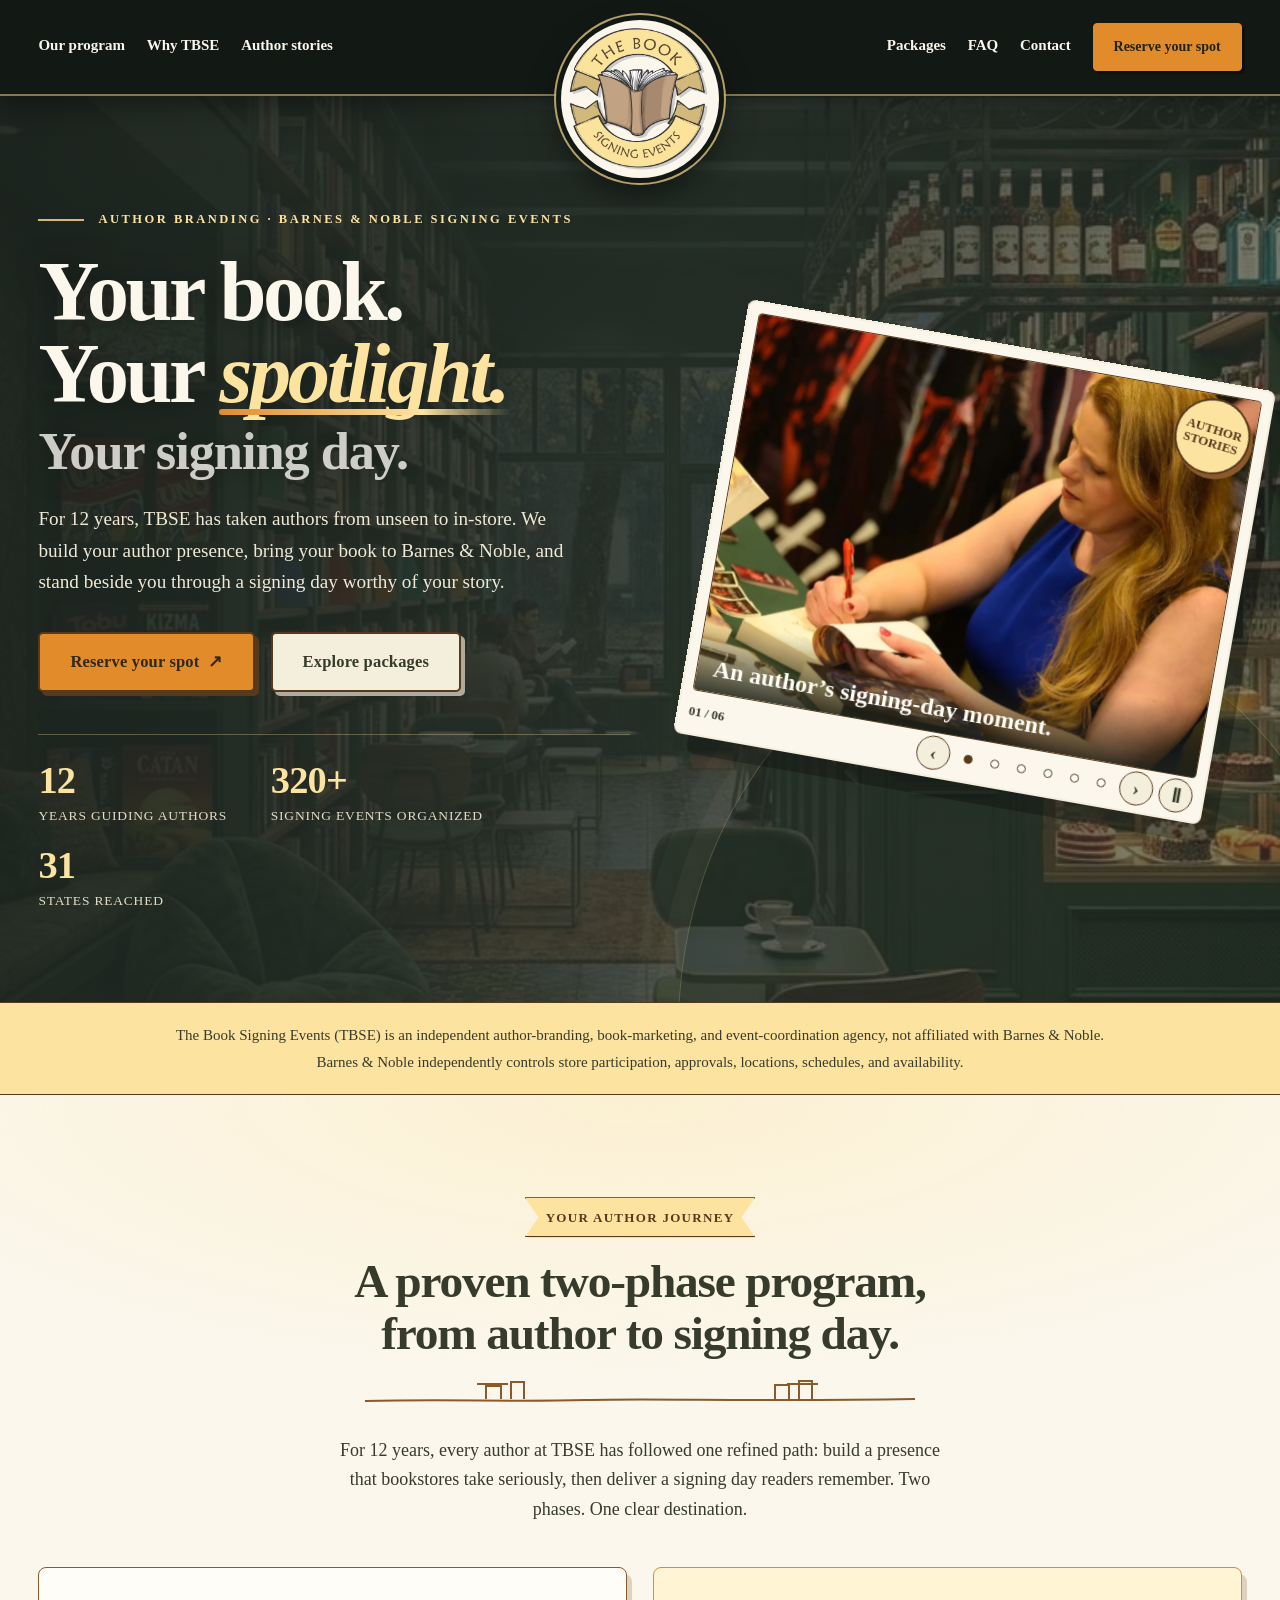
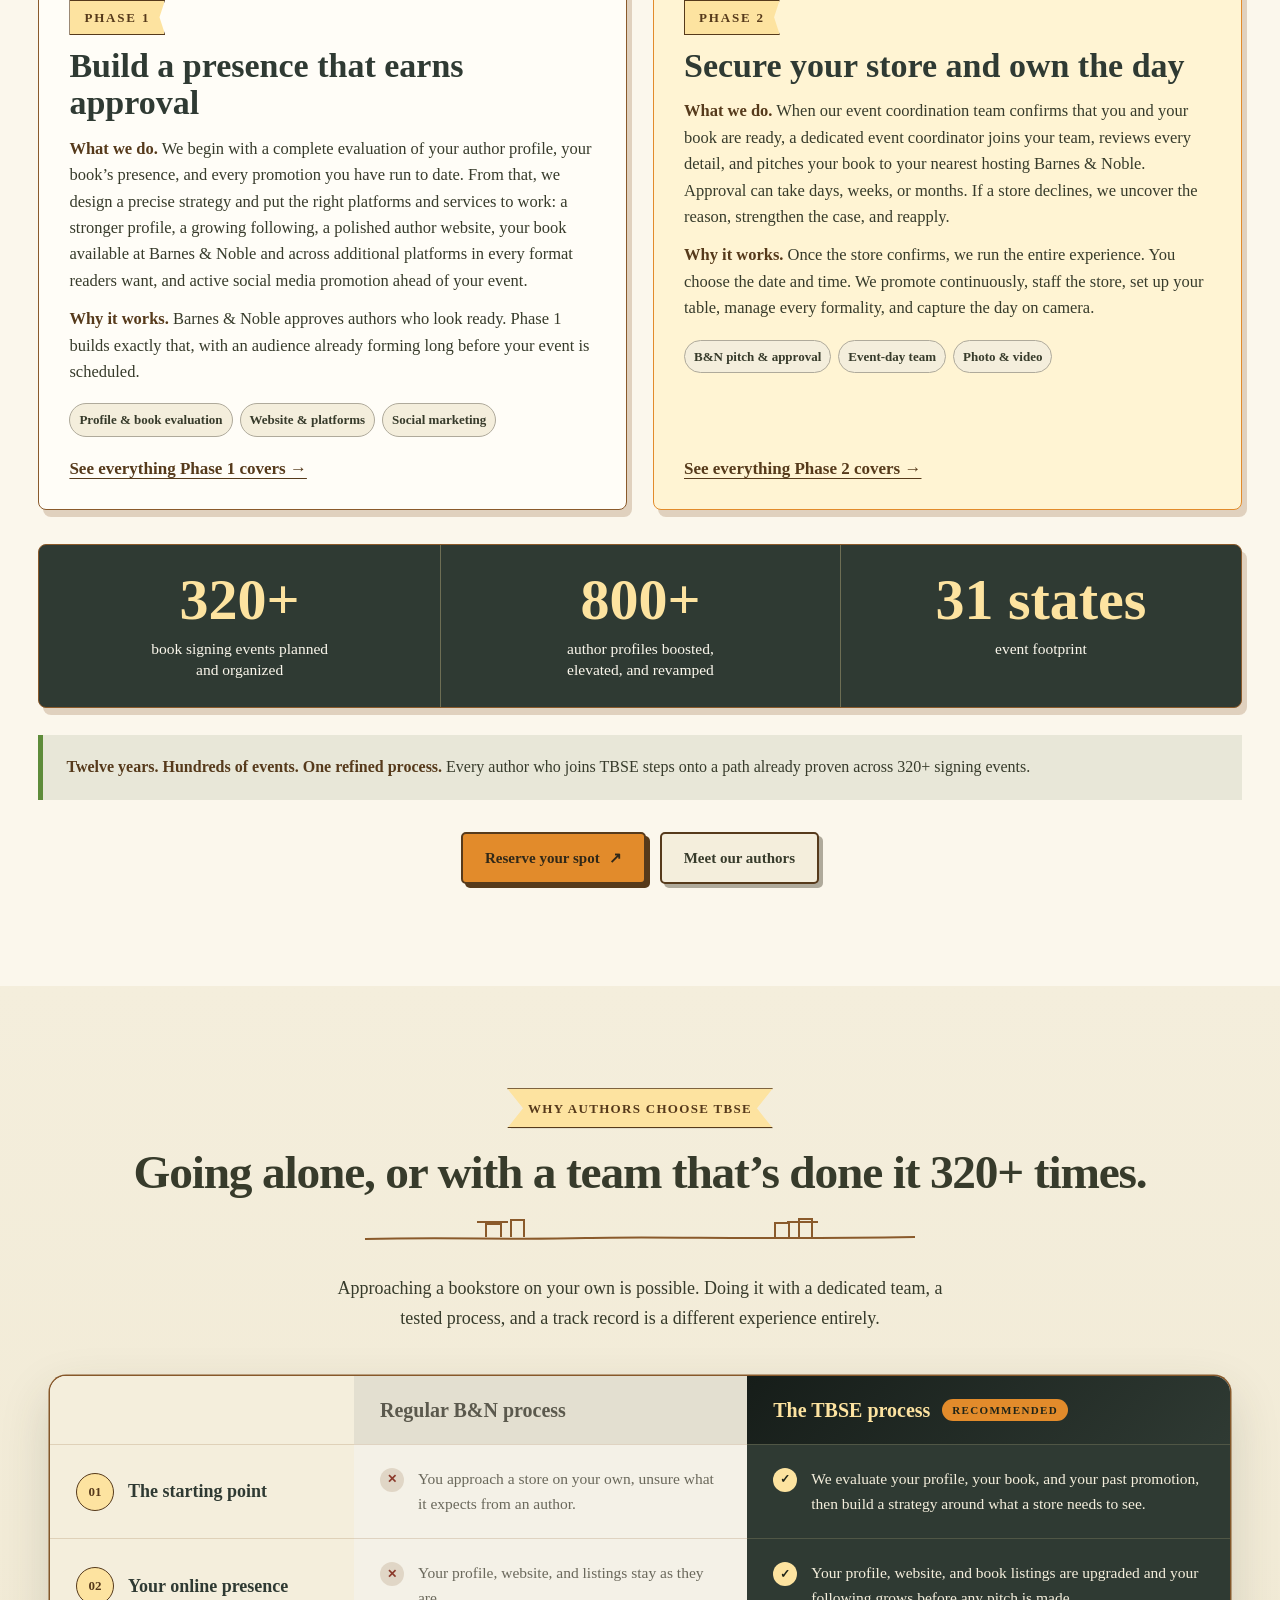
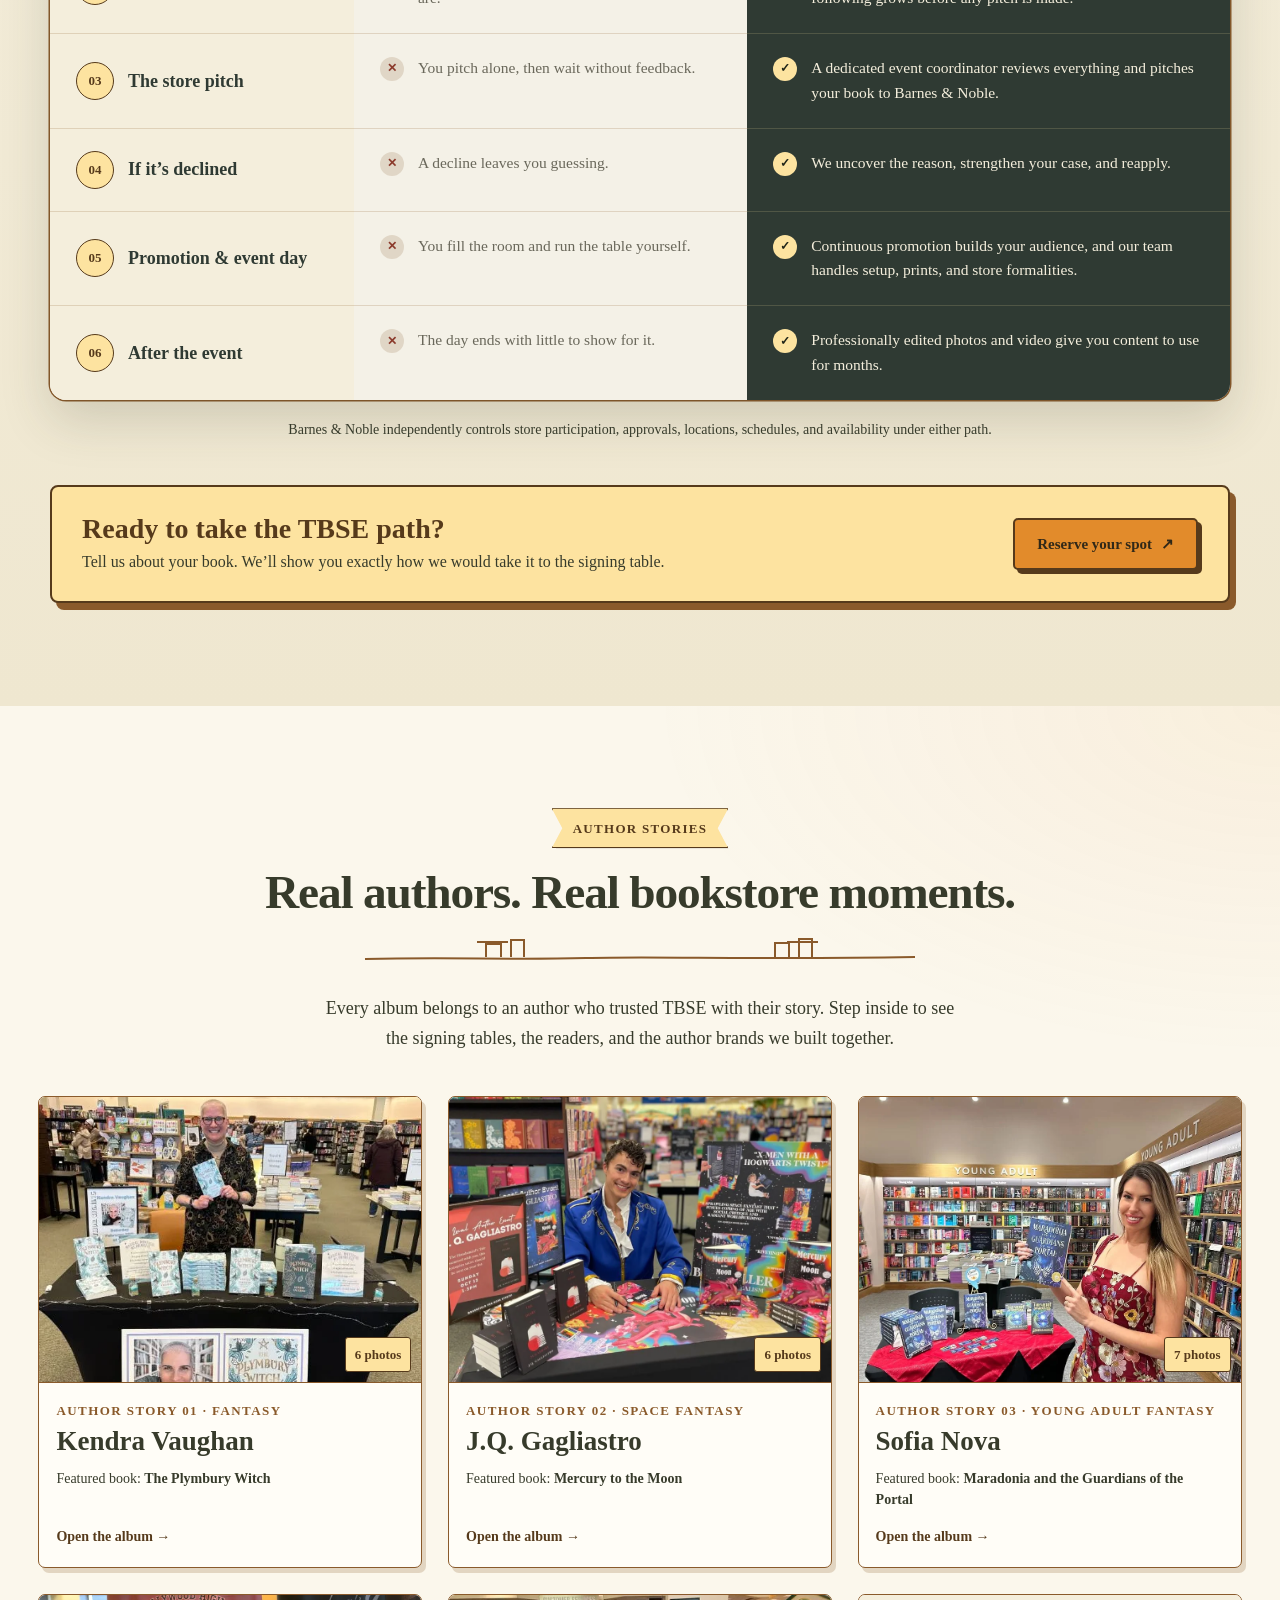
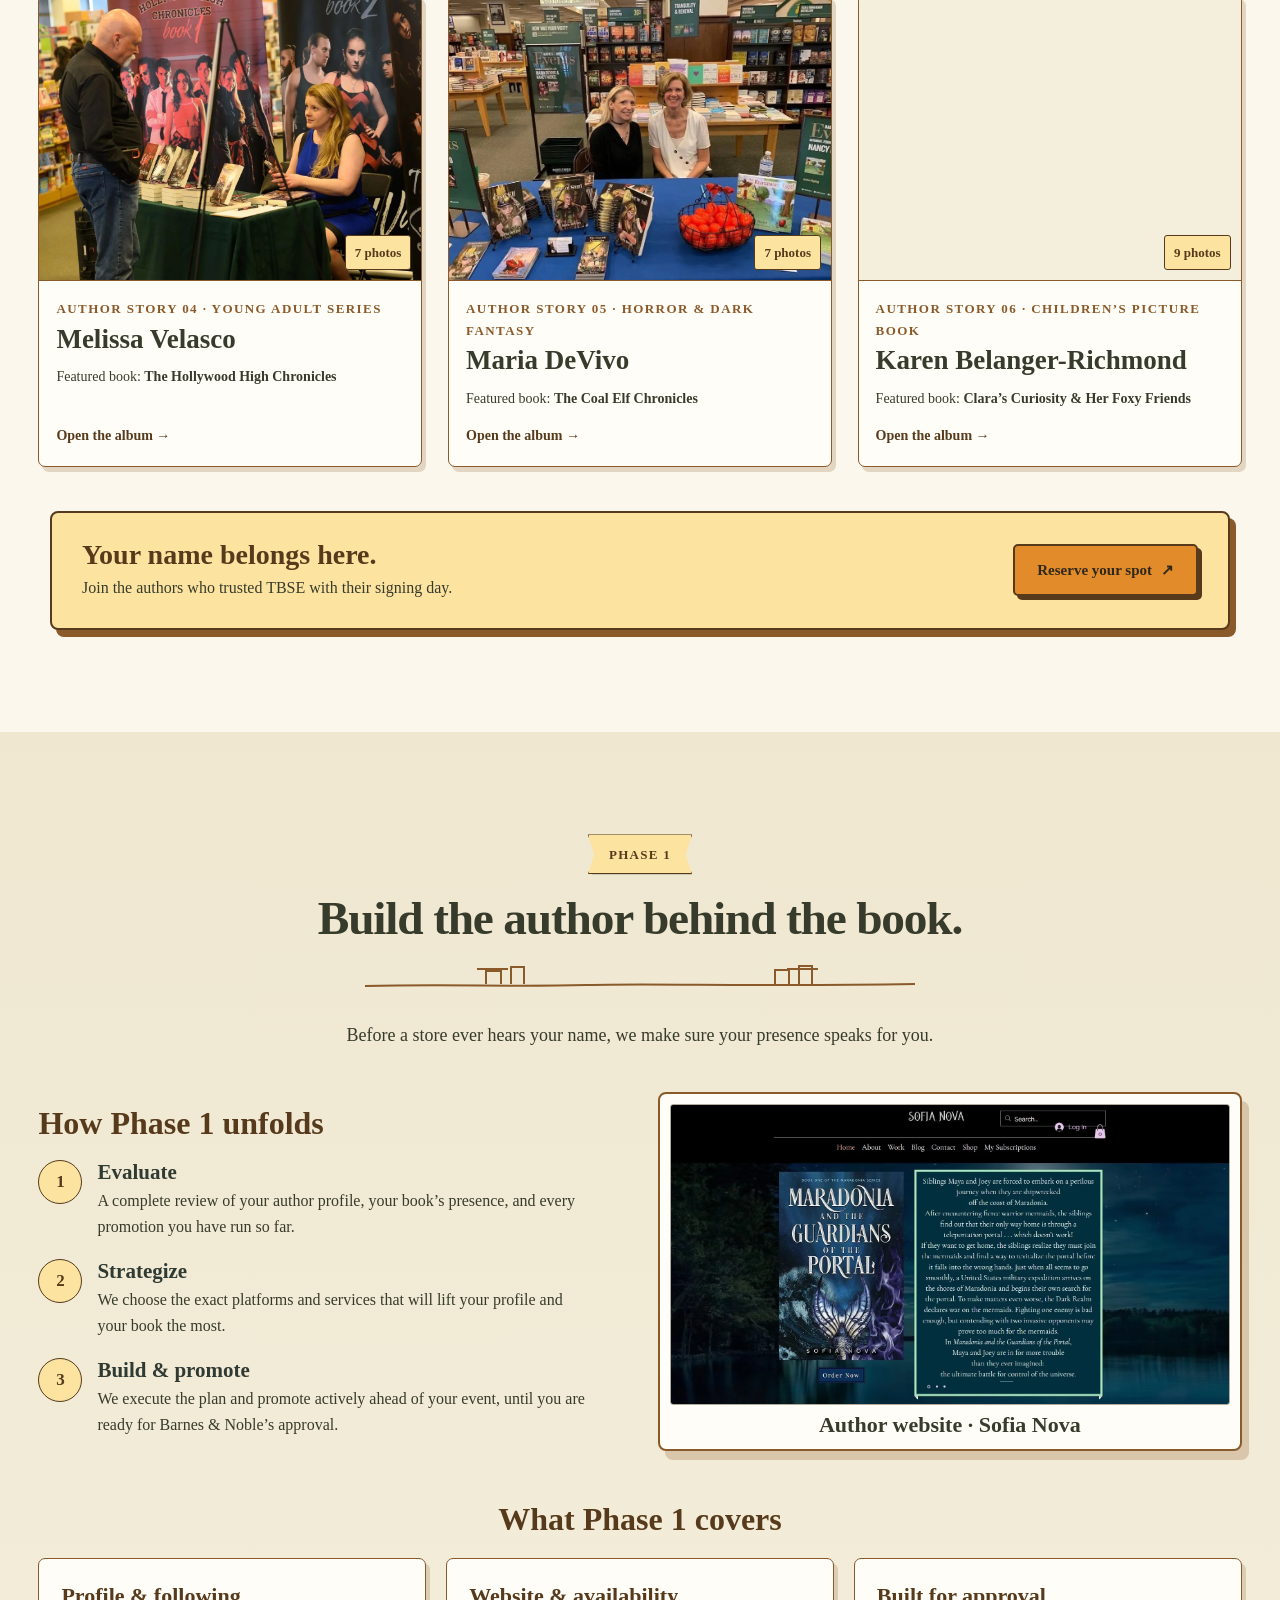
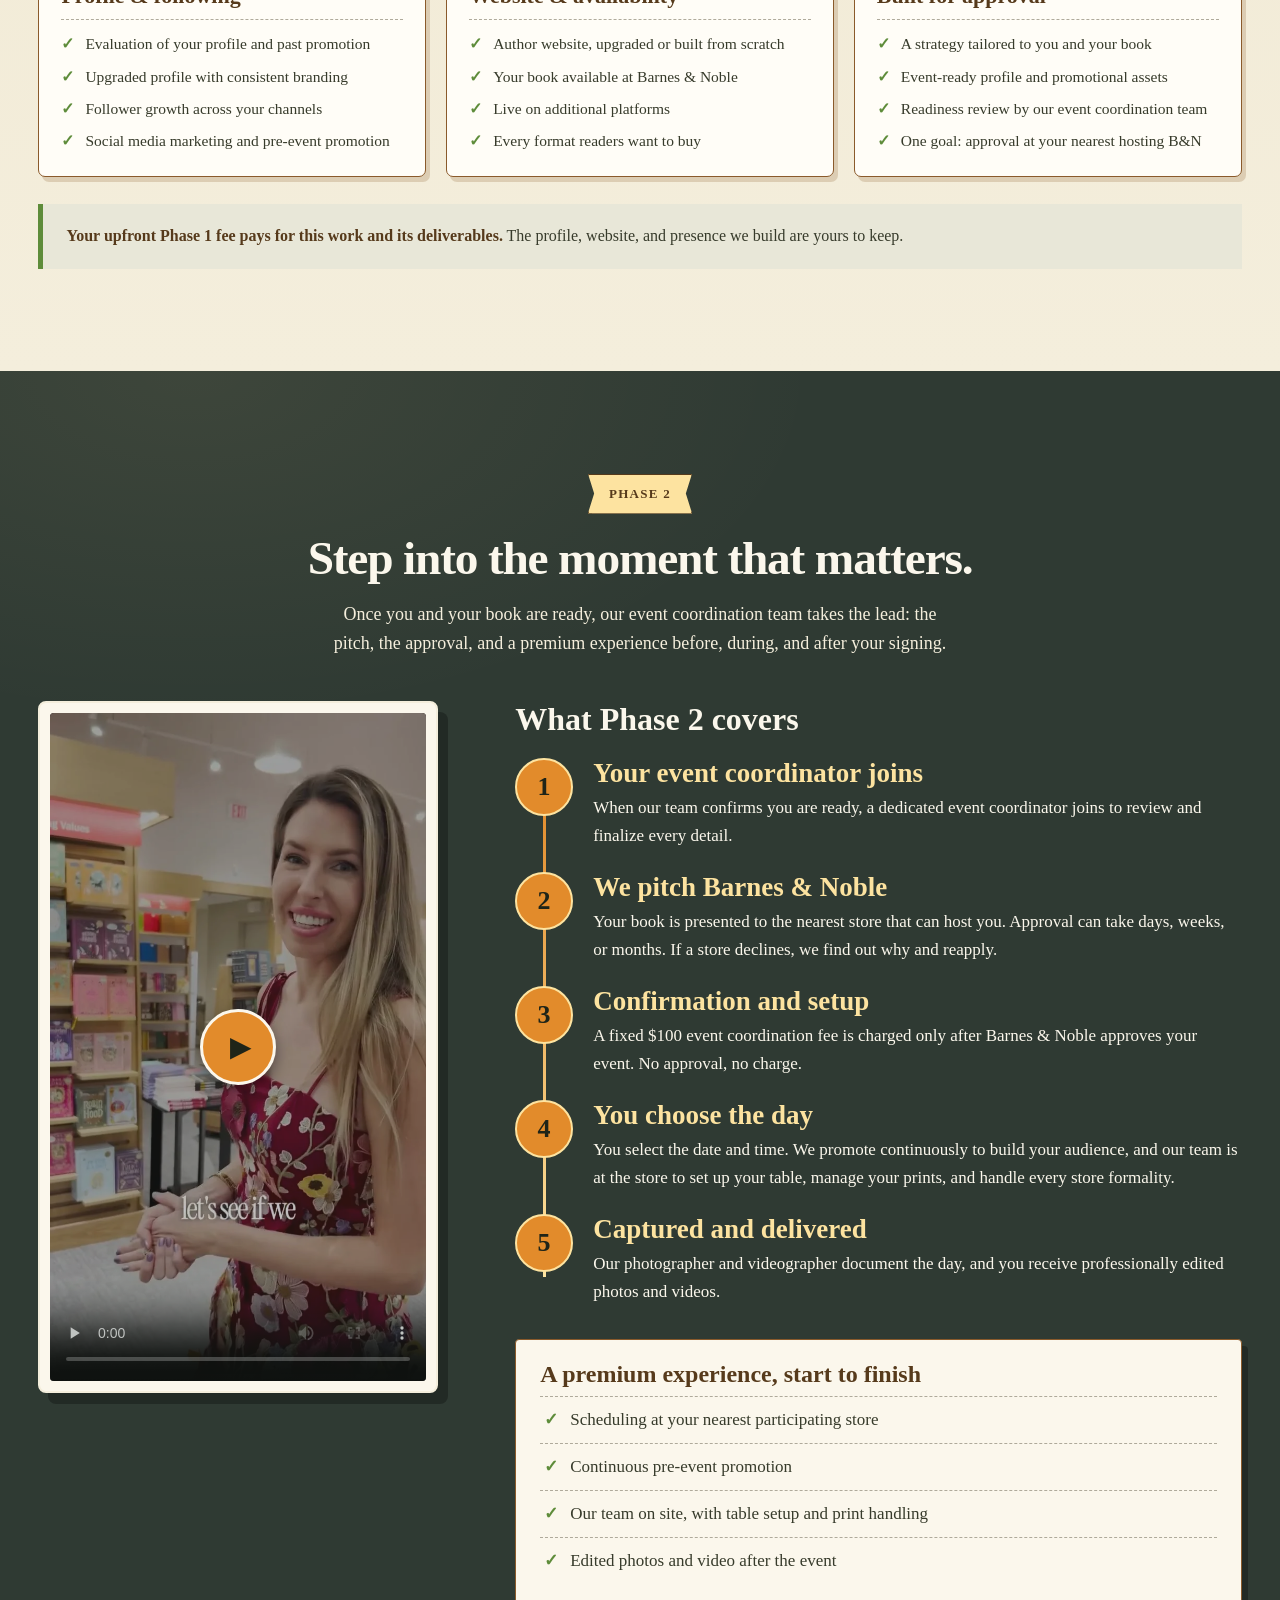
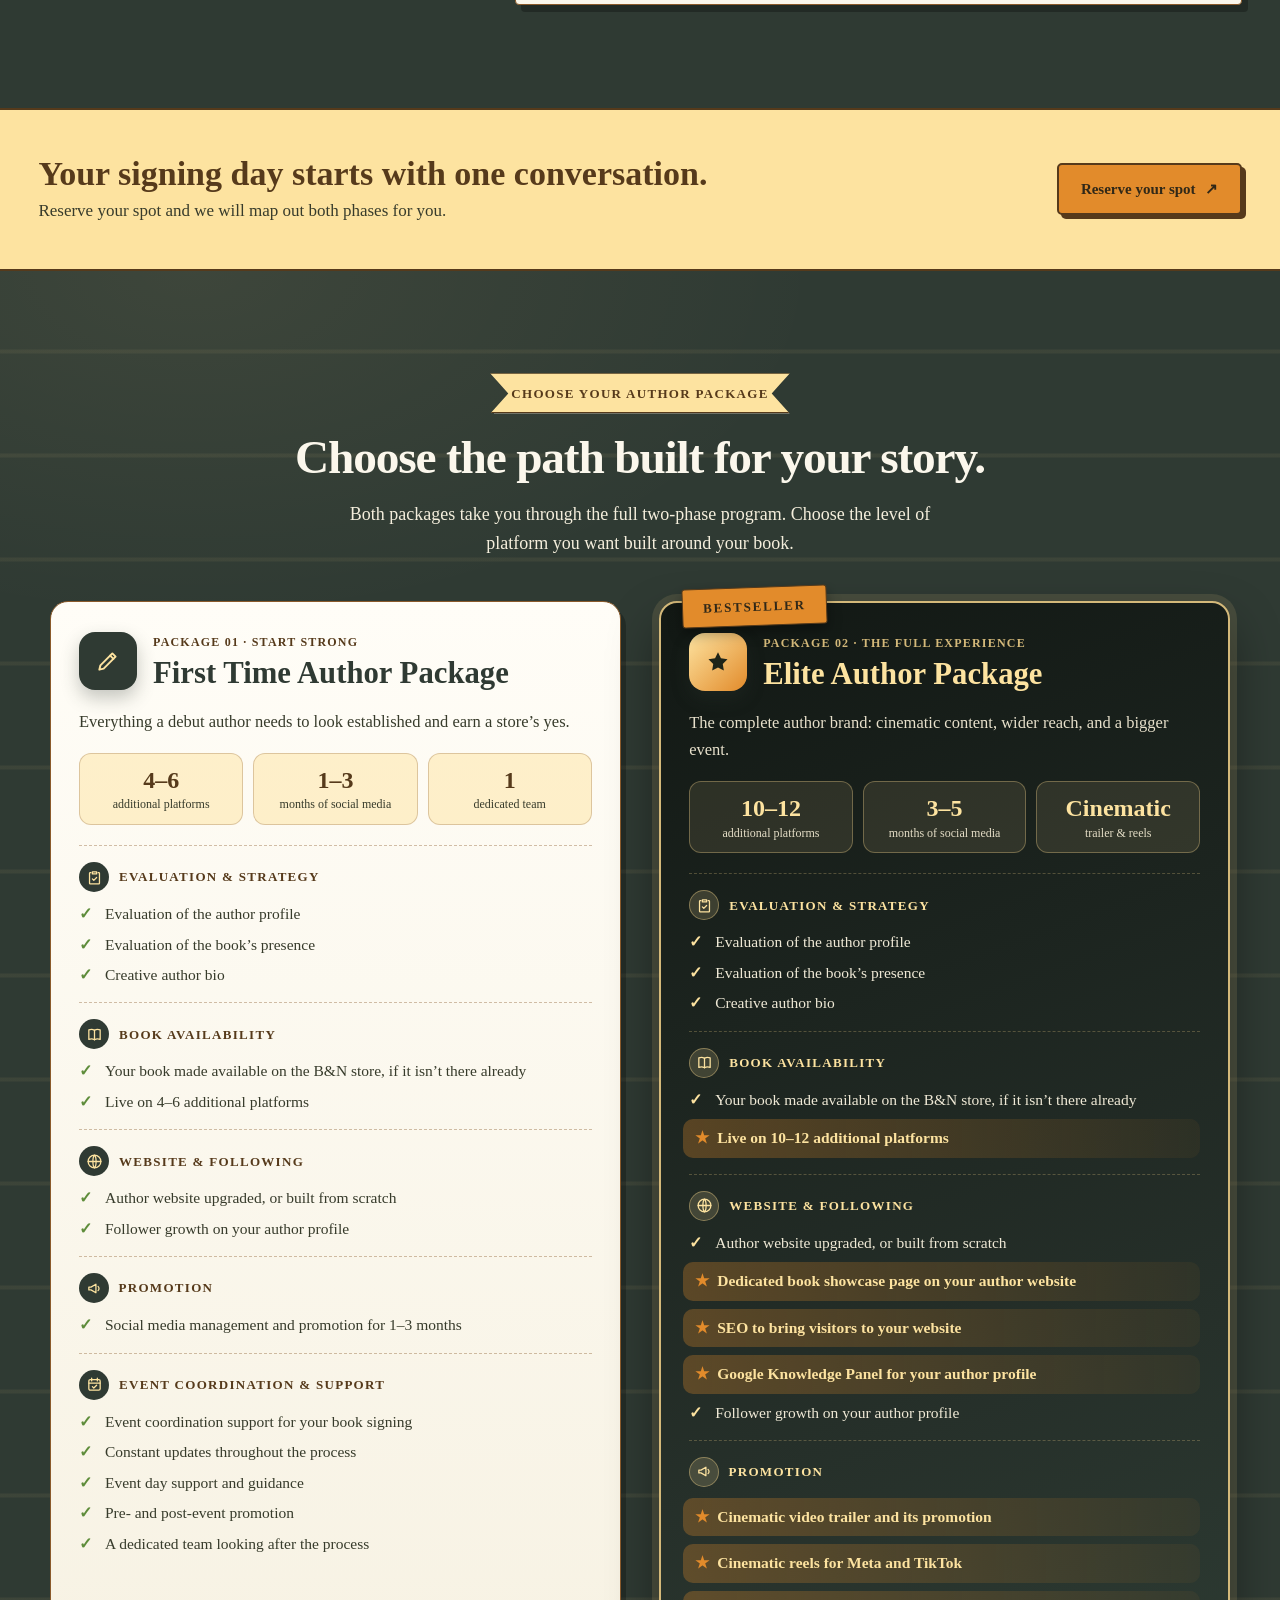
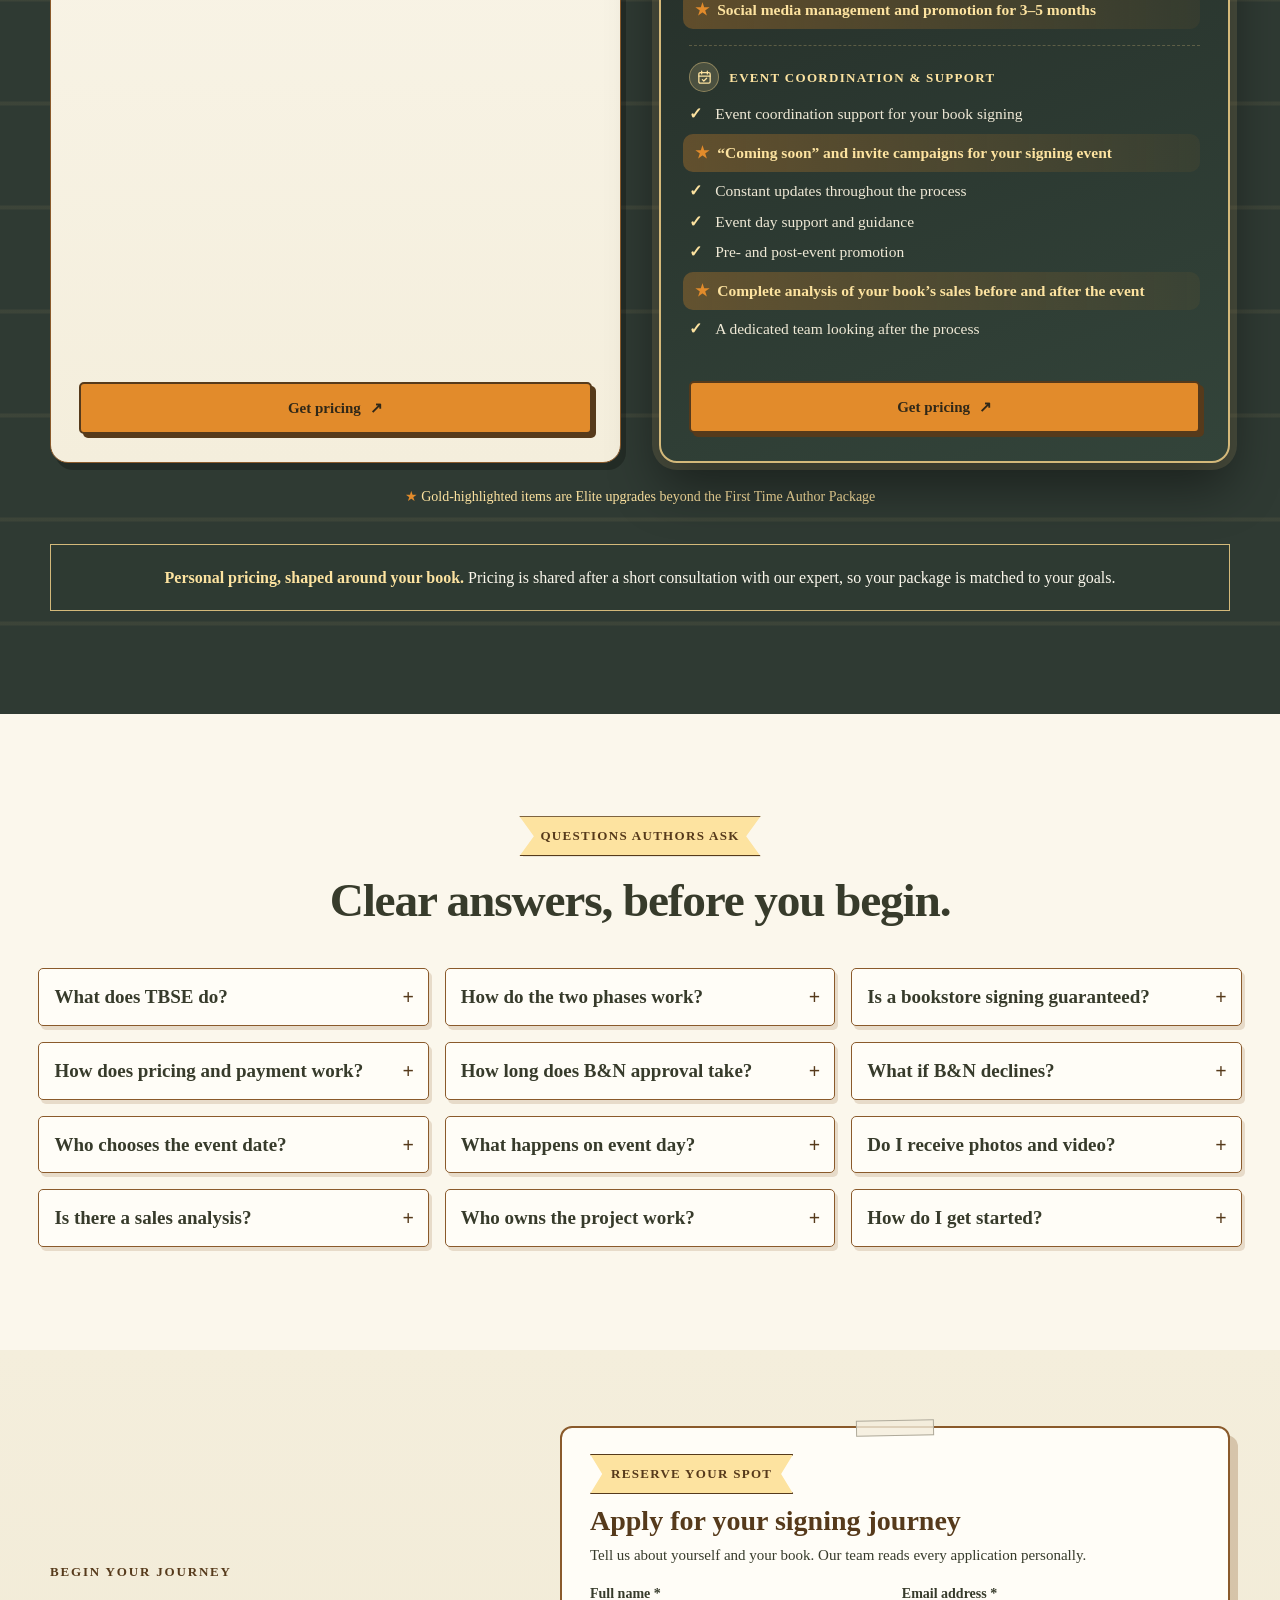
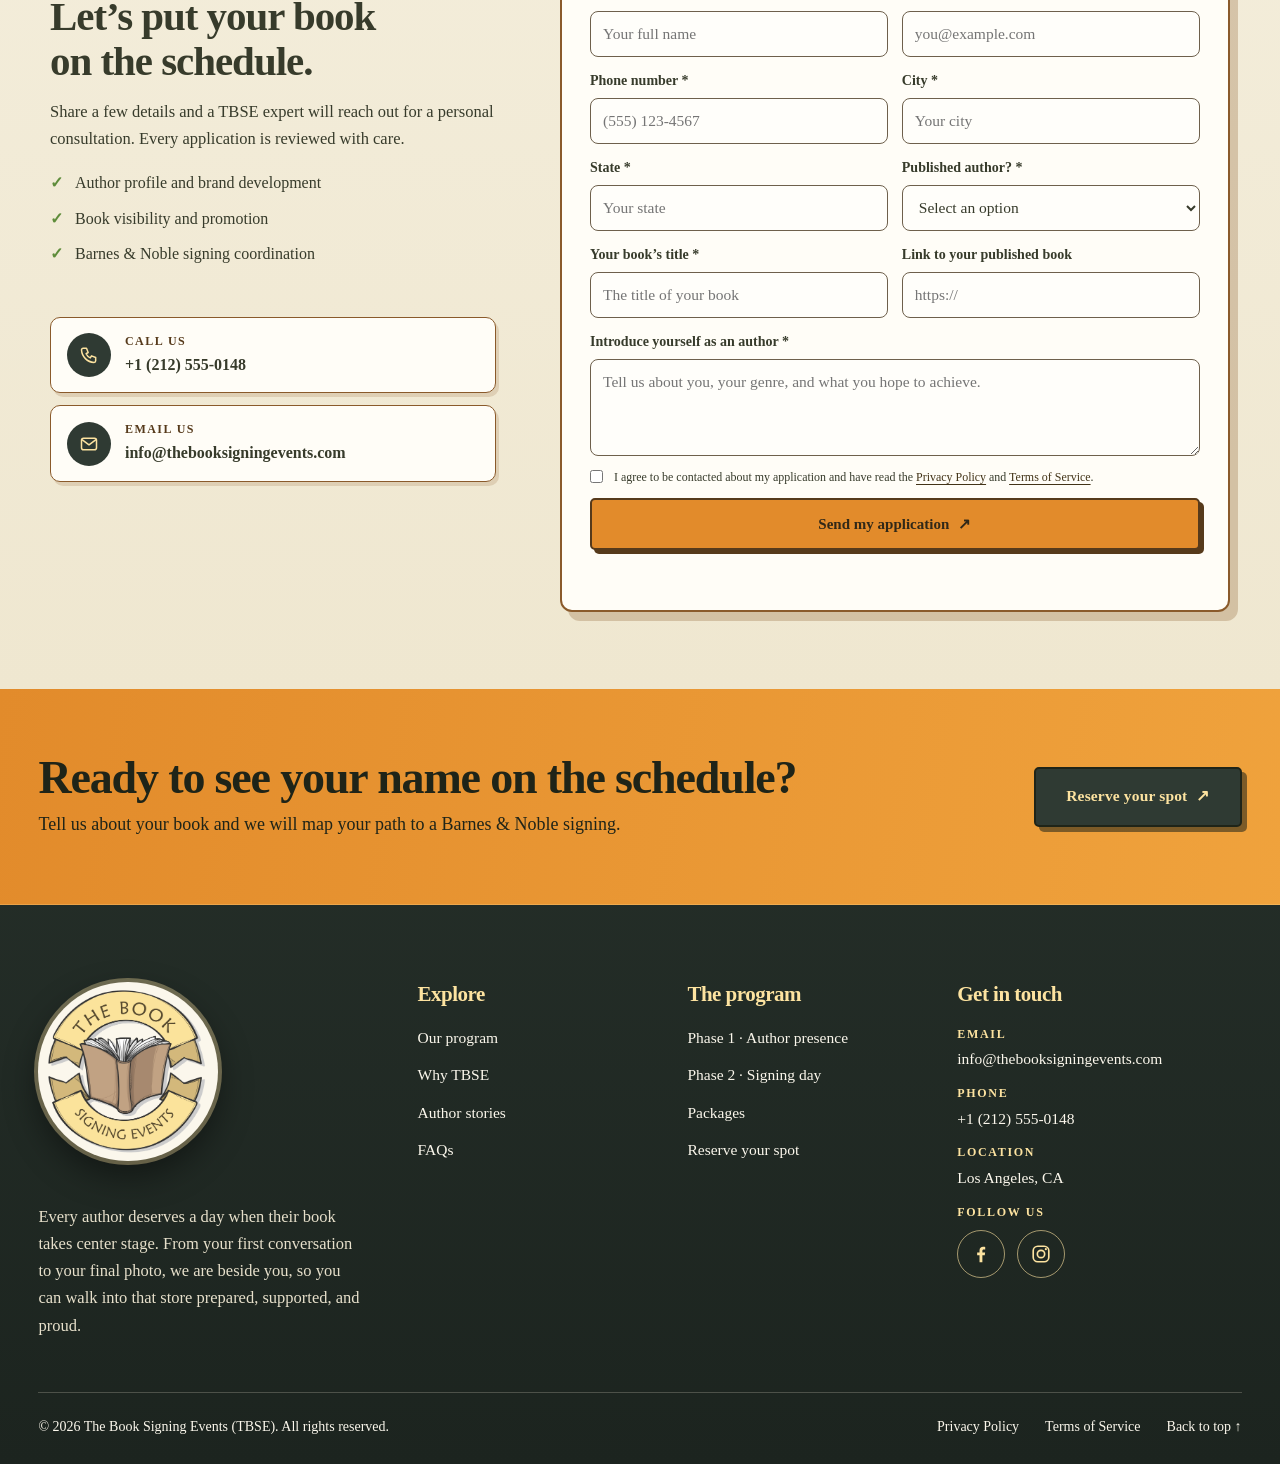
==== commit e66455e6: "Add files via upload" ====
--- a/index.html
+++ b/index.html
@@ -281,7 +281,7 @@
     <details class="faq-item"><summary>How do I get started?</summary><div class="faq-answer"><p>Send your application. A TBSE expert will contact you for a consultation, review your goals, and recommend the right package before any work begins.</p></div></details>
     </div></div></section>
   <section class="section contact-section" id="contact"><div class="wrap contact-grid"><div class="contact-copy"><span class="eyebrow">Begin your journey</span><h2>Let’s put your book on the schedule.</h2><p>Share a few details and a TBSE expert will reach out for a personal consultation. Every application is reviewed with care.</p><ul class="contact-points"><li>Author profile and brand development</li><li>Book visibility and promotion</li><li>Barnes &amp; Noble signing coordination</li></ul><div class="contact-details"><a class="contact-row" href="tel:+12125550148"><span class="contact-ico"><svg viewBox="0 0 24 24" width="20" height="20" aria-hidden="true"><path fill="none" stroke="currentColor" stroke-width="1.8" stroke-linecap="round" stroke-linejoin="round" d="M5 4h4l2 5-2.5 1.5a11 11 0 0 0 5 5L15 13l5 2v4a2 2 0 0 1-2 2A16 16 0 0 1 3 6a2 2 0 0 1 2-2z"/></svg></span><span><small>Call us</small><b>+1 (212) 555-0148</b></span></a><a class="contact-row" href="mailto:info@thebooksigningevents.com"><span class="contact-ico"><svg viewBox="0 0 24 24" width="20" height="20" aria-hidden="true"><rect x="3" y="5" width="18" height="14" rx="2.5" fill="none" stroke="currentColor" stroke-width="1.8"/><path d="m4 7 8 6 8-6" fill="none" stroke="currentColor" stroke-width="1.8" stroke-linecap="round" stroke-linejoin="round"/></svg></span><span><small>Email us</small><b>info@thebooksigningevents.com</b></span></a></div></div>
-    <form class="reserve-card" id="main-form" novalidate><span class="ribbon">Reserve your spot</span><h3>Apply for your signing journey</h3><p class="form-intro">Tell us about yourself and your book. Our team reads every application personally.</p><input type="hidden" name="interest" value="Website application"><div class="form-grid"><div class="field"><label for="main-name">Full name *</label><input id="main-name" name="name" type="text" required minlength="2" placeholder="Your full name" autocomplete="name" aria-describedby="main-name-error"><span class="field-error" id="main-name-error"></span></div><div class="field"><label for="main-email">Email address *</label><input id="main-email" name="email" type="email" required placeholder="you@example.com" autocomplete="email" aria-describedby="main-email-error"><span class="field-error" id="main-email-error"></span></div><div class="field"><label for="main-phone">Phone number *</label><input id="main-phone" name="phone" type="tel" required minlength="7" placeholder="(555) 123-4567" autocomplete="tel" aria-describedby="main-phone-error"><span class="field-error" id="main-phone-error"></span></div><div class="field"><label for="main-city">City *</label><input id="main-city" name="city" type="text" required placeholder="Your city" autocomplete="address-level2" aria-describedby="main-city-error"><span class="field-error" id="main-city-error"></span></div><div class="field"><label for="main-state">State *</label><input id="main-state" name="state" type="text" required autocomplete="address-level1" placeholder="Your state" aria-describedby="main-state-error"><span class="field-error" id="main-state-error"></span></div><div class="field"><label for="main-published">Published author? *</label><select id="main-published" name="published" required aria-describedby="main-published-error"><option value="">Select an option</option><option>Yes, I’m a published author</option><option>Not yet</option></select><span class="field-error" id="main-published-error"></span></div><div class="field"><label for="main-book_title">Your book’s title *</label><input id="main-book_title" name="book_title" type="text" required placeholder="The title of your book" aria-describedby="main-book_title-error"><span class="field-error" id="main-book_title-error"></span></div><div class="field"><label for="main-book_link">Link to your published book</label><input id="main-book_link" name="book_link" type="url" placeholder="https://" aria-describedby="main-book_link-error"><span class="field-error" id="main-book_link-error"></span></div><div class="field field--full"><label for="main-intro">Introduce yourself as an author *</label><textarea id="main-intro" name="author_intro" rows="3" required placeholder="Tell us about you, your genre, and what you hope to achieve." aria-describedby="main-intro-error"></textarea><span class="field-error" id="main-intro-error"></span></div></div><label class="consent"><input type="checkbox" name="consent" required aria-describedby="main-consent-error"> I agree to be contacted about my application and have read the <a href="privacy.html" target="_blank" rel="noopener">Privacy Policy</a> and <a href="terms.html" target="_blank" rel="noopener">Terms of Service</a>.<span class="field-error" id="main-consent-error"></span></label><button class="btn btn--block" type="submit">Send my application <span aria-hidden="true">↗</span></button><p class="form-status" id="main-status" role="status" aria-live="polite"></p></form>
+    <form class="reserve-card" id="main-form" novalidate><input type="hidden" name="access_key" value="05aff8a2-f619-4693-8555-00561fab954f"><input type="hidden" name="subject" value="New TBSE website application"><input type="hidden" name="from_name" value="The Book Signing Events"><span class="ribbon">Reserve your spot</span><h3>Apply for your signing journey</h3><p class="form-intro">Tell us about yourself and your book. Our team reads every application personally.</p><input type="hidden" name="interest" value="Website application"><div class="form-grid"><div class="field"><label for="main-name">Full name *</label><input id="main-name" name="name" type="text" required minlength="2" placeholder="Your full name" autocomplete="name" aria-describedby="main-name-error"><span class="field-error" id="main-name-error"></span></div><div class="field"><label for="main-email">Email address *</label><input id="main-email" name="email" type="email" required placeholder="you@example.com" autocomplete="email" aria-describedby="main-email-error"><span class="field-error" id="main-email-error"></span></div><div class="field"><label for="main-phone">Phone number *</label><input id="main-phone" name="phone" type="tel" required minlength="7" placeholder="(555) 123-4567" autocomplete="tel" aria-describedby="main-phone-error"><span class="field-error" id="main-phone-error"></span></div><div class="field"><label for="main-city">City *</label><input id="main-city" name="city" type="text" required placeholder="Your city" autocomplete="address-level2" aria-describedby="main-city-error"><span class="field-error" id="main-city-error"></span></div><div class="field"><label for="main-state">State *</label><input id="main-state" name="state" type="text" required autocomplete="address-level1" placeholder="Your state" aria-describedby="main-state-error"><span class="field-error" id="main-state-error"></span></div><div class="field"><label for="main-published">Published author? *</label><select id="main-published" name="published" required aria-describedby="main-published-error"><option value="">Select an option</option><option>Yes, I’m a published author</option><option>Not yet</option></select><span class="field-error" id="main-published-error"></span></div><div class="field"><label for="main-book_title">Your book’s title *</label><input id="main-book_title" name="book_title" type="text" required placeholder="The title of your book" aria-describedby="main-book_title-error"><span class="field-error" id="main-book_title-error"></span></div><div class="field"><label for="main-book_link">Link to your published book</label><input id="main-book_link" name="book_link" type="url" placeholder="https://" aria-describedby="main-book_link-error"><span class="field-error" id="main-book_link-error"></span></div><div class="field field--full"><label for="main-intro">Introduce yourself as an author *</label><textarea id="main-intro" name="author_intro" rows="3" required placeholder="Tell us about you, your genre, and what you hope to achieve." aria-describedby="main-intro-error"></textarea><span class="field-error" id="main-intro-error"></span></div></div><label class="consent"><input type="checkbox" name="consent" required aria-describedby="main-consent-error"> I agree to be contacted about my application and have read the <a href="privacy.html" target="_blank" rel="noopener">Privacy Policy</a> and <a href="terms.html" target="_blank" rel="noopener">Terms of Service</a>.<span class="field-error" id="main-consent-error"></span></label><button class="btn btn--block" type="submit">Send my application <span aria-hidden="true">↗</span></button><p class="form-status" id="main-status" role="status" aria-live="polite"></p></form>
   </div></section>
 </main>
 <footer class="footer"><div class="footer-cta"><div class="wrap footer-cta-inner"><div><h2>Ready to see your name on the schedule?</h2><p>Tell us about your book and we will map your path to a Barnes &amp; Noble signing.</p></div><a class="btn btn--lg" href="#contact" data-open-quote data-interest="Reserve your spot">Reserve your spot <span aria-hidden="true">↗</span></a></div></div>
@@ -294,10 +294,10 @@
 <dialog class="dialog dialog--reserve" id="quote-dialog" aria-labelledby="quote-title"><div class="reserve-shell"><aside class="reserve-aside"><img src="assets/brand/brand-logo.webp" alt="The Book Signing Events" width="210" height="209"><span class="aside-rule" aria-hidden="true"></span><p class="aside-lead">A proven path from author to signing day.</p><p class="aside-copy">For 12 years, our two-phase program has built author presence first, then delivered premium Barnes &amp; Noble signing events. Every step is planned, promoted, and supported by a dedicated team.</p><div class="aside-stats"><div><b>12</b><span>Years</span></div><div><b>320+</b><span>Events</span></div><div><b>31</b><span>States</span></div></div></aside>
 <div class="reserve-main"><button class="reserve-close" type="button" data-close-quote aria-label="Close form">×</button>
 <div class="reserve-body"><span class="ribbon" id="quote-ribbon">Reserve your spot</span><h2 id="quote-title">Let’s get you on the schedule.</h2><p class="reserve-sub" id="quote-sub">Share a few details and a TBSE expert will be in touch.</p><p class="interest-chip" id="quote-chip" hidden></p>
-<form id="popup-form" novalidate><input type="hidden" name="interest" id="popup-interest" value="Reserve your spot"><div class="form-grid"><div class="field"><label for="pop-name">Full name *</label><input id="pop-name" name="name" type="text" required minlength="2" placeholder="Your full name" autocomplete="name" aria-describedby="pop-name-error"><span class="field-error" id="pop-name-error"></span></div><div class="field"><label for="pop-email">Email address *</label><input id="pop-email" name="email" type="email" required placeholder="you@example.com" autocomplete="email" aria-describedby="pop-email-error"><span class="field-error" id="pop-email-error"></span></div><div class="field"><label for="pop-phone">Phone number *</label><input id="pop-phone" name="phone" type="tel" required minlength="7" placeholder="(555) 123-4567" autocomplete="tel" aria-describedby="pop-phone-error"><span class="field-error" id="pop-phone-error"></span></div><div class="field"><label for="pop-city">City *</label><input id="pop-city" name="city" type="text" required placeholder="Your city" autocomplete="address-level2" aria-describedby="pop-city-error"><span class="field-error" id="pop-city-error"></span></div><div class="field"><label for="pop-state">State *</label><input id="pop-state" name="state" type="text" required autocomplete="address-level1" placeholder="Your state" aria-describedby="pop-state-error"><span class="field-error" id="pop-state-error"></span></div><div class="field"><label for="pop-published">Published author? *</label><select id="pop-published" name="published" required aria-describedby="pop-published-error"><option value="">Select an option</option><option>Yes, I’m a published author</option><option>Not yet</option></select><span class="field-error" id="pop-published-error"></span></div></div><label class="consent"><input type="checkbox" name="consent" required aria-describedby="pop-consent-error"> I agree to be contacted about my application and have read the <a href="privacy.html" target="_blank" rel="noopener">Privacy Policy</a> and <a href="terms.html" target="_blank" rel="noopener">Terms of Service</a>.<span class="field-error" id="pop-consent-error"></span></label><button class="btn btn--lg btn--block" type="submit" id="popup-submit"><span id="popup-submit-label">Reserve my spot</span> <span aria-hidden="true">↗</span></button><p class="form-status" role="status" aria-live="polite"></p></form></div>
+<form id="popup-form" novalidate><input type="hidden" name="access_key" value="05aff8a2-f619-4693-8555-00561fab954f"><input type="hidden" name="subject" value="New TBSE website application"><input type="hidden" name="from_name" value="The Book Signing Events"><input type="hidden" name="interest" id="popup-interest" value="Reserve your spot"><div class="form-grid"><div class="field"><label for="pop-name">Full name *</label><input id="pop-name" name="name" type="text" required minlength="2" placeholder="Your full name" autocomplete="name" aria-describedby="pop-name-error"><span class="field-error" id="pop-name-error"></span></div><div class="field"><label for="pop-email">Email address *</label><input id="pop-email" name="email" type="email" required placeholder="you@example.com" autocomplete="email" aria-describedby="pop-email-error"><span class="field-error" id="pop-email-error"></span></div><div class="field"><label for="pop-phone">Phone number *</label><input id="pop-phone" name="phone" type="tel" required minlength="7" placeholder="(555) 123-4567" autocomplete="tel" aria-describedby="pop-phone-error"><span class="field-error" id="pop-phone-error"></span></div><div class="field"><label for="pop-city">City *</label><input id="pop-city" name="city" type="text" required placeholder="Your city" autocomplete="address-level2" aria-describedby="pop-city-error"><span class="field-error" id="pop-city-error"></span></div><div class="field"><label for="pop-state">State *</label><input id="pop-state" name="state" type="text" required autocomplete="address-level1" placeholder="Your state" aria-describedby="pop-state-error"><span class="field-error" id="pop-state-error"></span></div><div class="field"><label for="pop-published">Published author? *</label><select id="pop-published" name="published" required aria-describedby="pop-published-error"><option value="">Select an option</option><option>Yes, I’m a published author</option><option>Not yet</option></select><span class="field-error" id="pop-published-error"></span></div></div><label class="consent"><input type="checkbox" name="consent" required aria-describedby="pop-consent-error"> I agree to be contacted about my application and have read the <a href="privacy.html" target="_blank" rel="noopener">Privacy Policy</a> and <a href="terms.html" target="_blank" rel="noopener">Terms of Service</a>.<span class="field-error" id="pop-consent-error"></span></label><button class="btn btn--lg btn--block" type="submit" id="popup-submit"><span id="popup-submit-label">Reserve my spot</span> <span aria-hidden="true">↗</span></button><p class="form-status" role="status" aria-live="polite"></p></form></div>
 <div class="reserve-success" id="popup-success" hidden tabindex="-1"><span class="success-mark" aria-hidden="true">✓</span><h2>Thank you<span id="success-name"></span>.</h2><p>Your request is in. A TBSE expert will reach out shortly to talk through your book and your goals.</p><button class="btn" type="button" data-close-quote>Close</button></div></div></div></dialog>
 <script>
-const FORM_ENDPOINT = "https://formsubmit.co/ajax/info@thebooksigningevents.com";
+const FORM_ENDPOINT = "https://api.web3forms.com/submit";
 (function(){
   document.documentElement.classList.add('js');
   const menu=document.querySelector('.menu-toggle');
@@ -412,14 +412,15 @@
     form.addEventListener('submit',async function(event){event.preventDefault();const status=form.querySelector('.form-status');status.textContent='';
       if(!validate(form)){status.textContent='Please review the highlighted fields.';(form.querySelector('[aria-invalid="true"]')||form.querySelector('.field-error:not(:empty)'))?.scrollIntoView({block:'center',behavior:reduced?'auto':'smooth'});return}
       const firstName=(form.querySelector('[name="name"]').value.trim().split(/\s+/)[0])||'';
-      const submitBtn=form.querySelector('[type="submit"]');submitBtn.disabled=true;
+      const submitBtn=form.querySelector('[type="submit"]');if(submitBtn.disabled)return;submitBtn.disabled=true;status.textContent='Sending your application…';form.setAttribute('aria-busy','true');
       try{
         if(FORM_ENDPOINT){const response=await fetch(FORM_ENDPOINT,{method:'POST',body:new FormData(form),headers:{Accept:'application/json'}});const result=await response.json();if(!response.ok||!(result.success===true||result.success==='true'))throw new Error('Request failed')}
+        status.textContent='';
         if(form.id==='popup-form'){document.querySelector('#success-name').textContent=firstName?', '+firstName:'';popBody.hidden=true;popSuccess.hidden=false;popSuccess.focus()}
         else{status.textContent='Thank you'+(firstName?', '+firstName:'')+'. Your application is in, and a TBSE expert will be in touch shortly.'}
         form.reset();form.querySelectorAll('[aria-invalid]').forEach(function(field){field.removeAttribute('aria-invalid')});
       }catch(error){status.textContent='We could not send your application. Please try again or email info@thebooksigningevents.com.'}
-      submitBtn.disabled=false;
+      submitBtn.disabled=false;form.removeAttribute('aria-busy');
     });
   });
   document.querySelectorAll('a[href="#top"]').forEach(function(a){a.addEventListener('click',function(e){e.preventDefault();window.scrollTo({top:0,behavior:reduced?'auto':'smooth'})})});
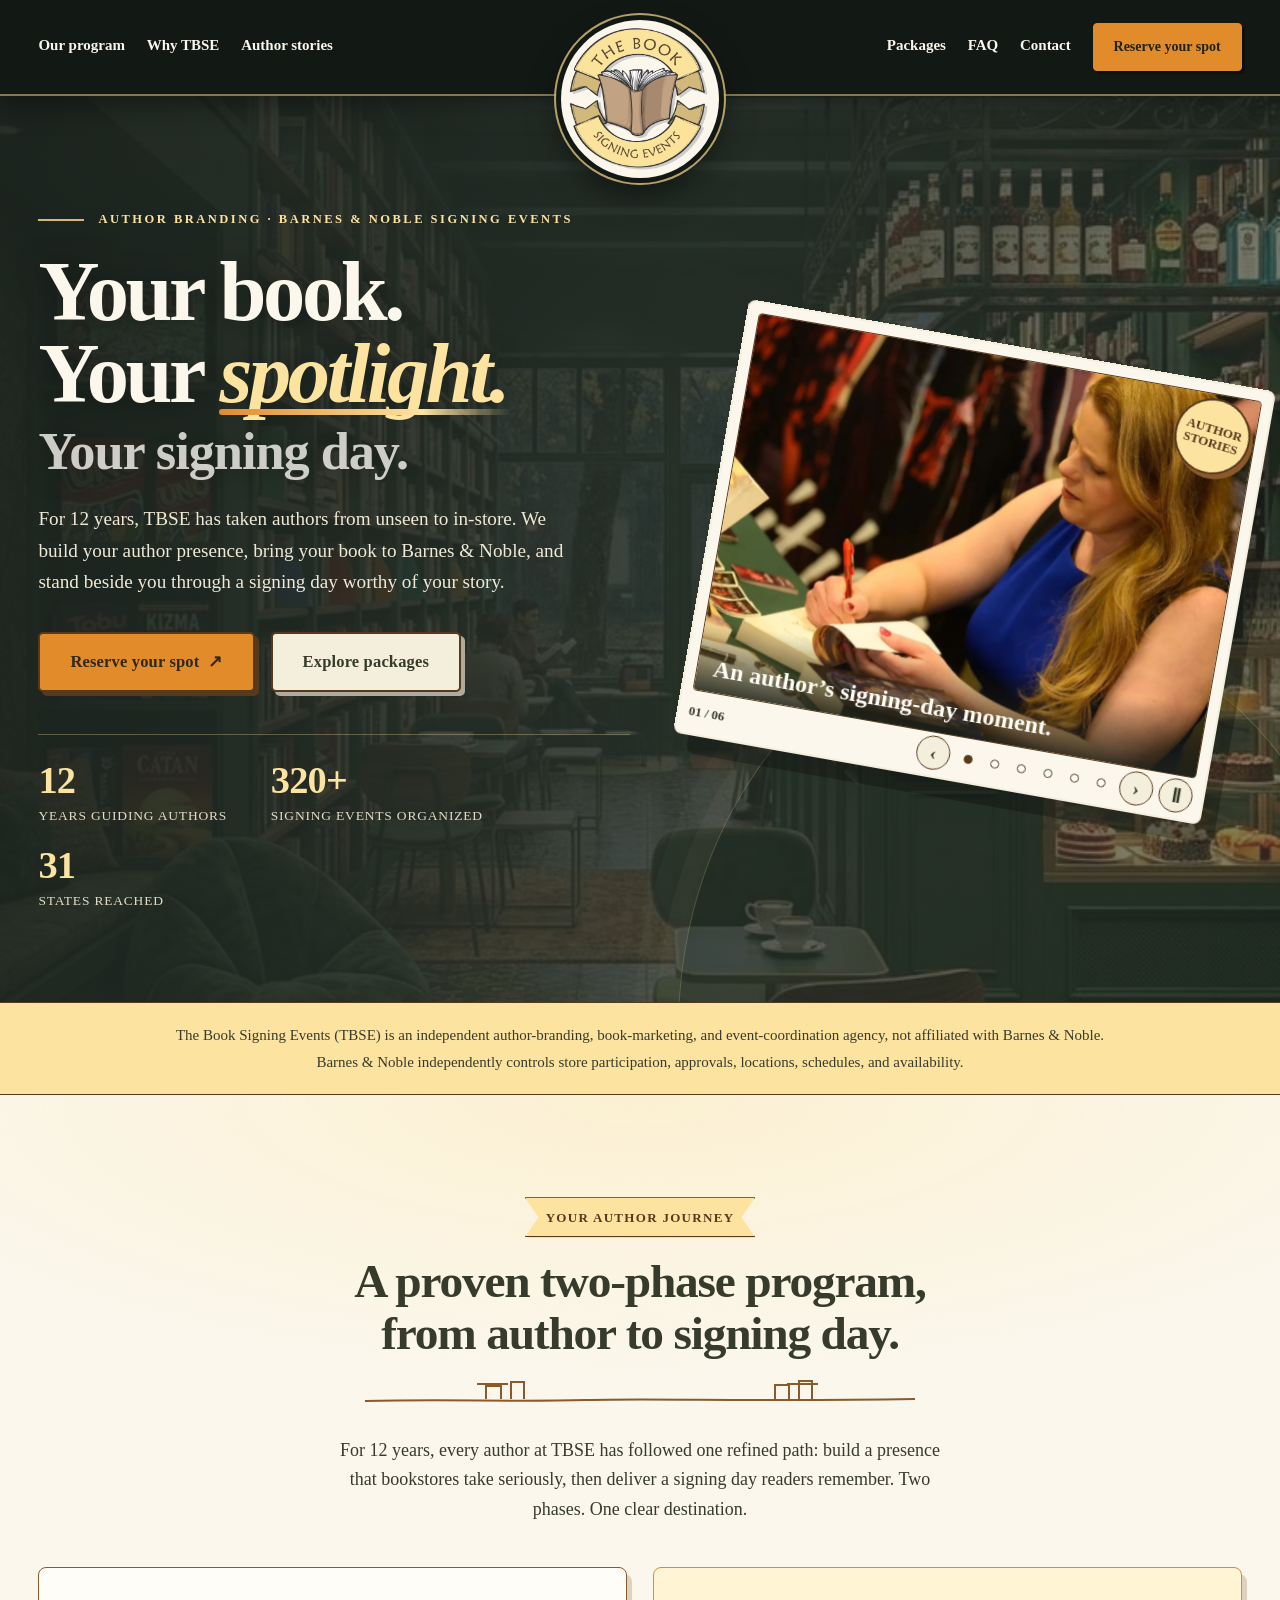
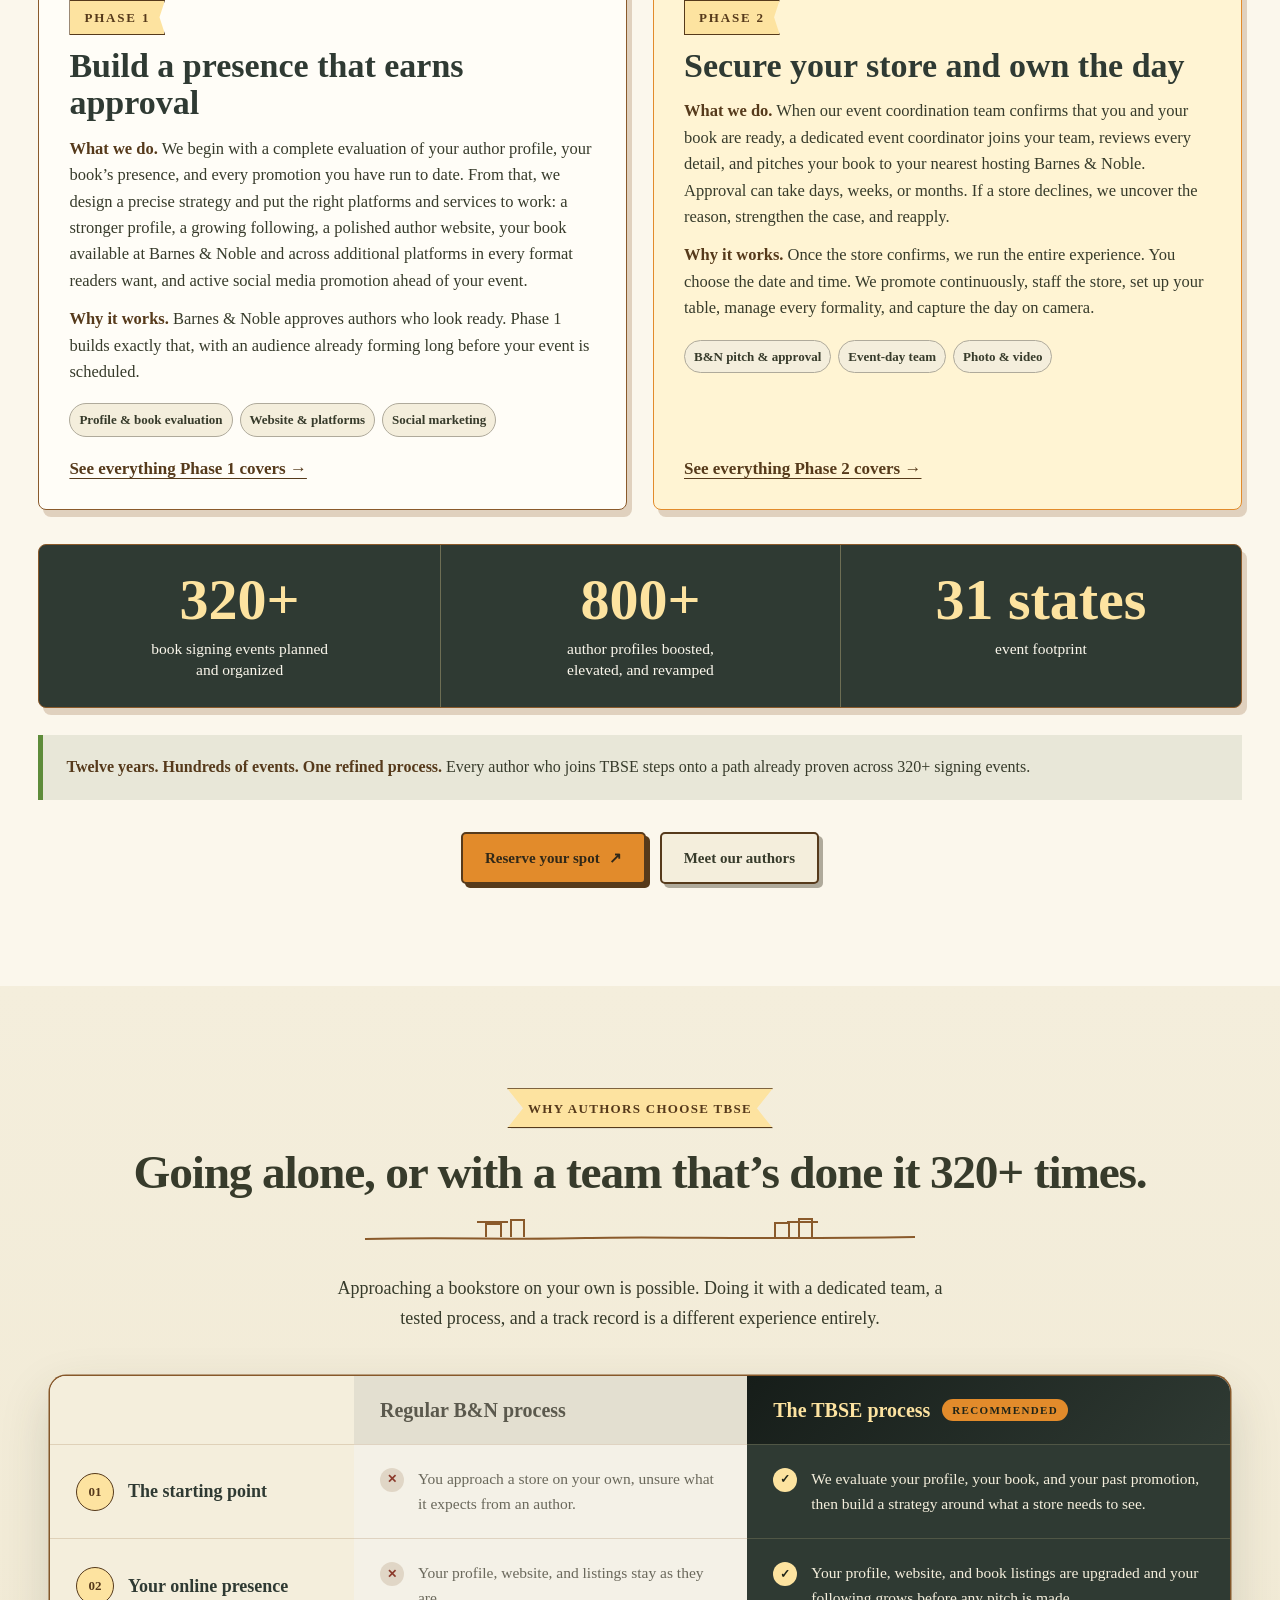
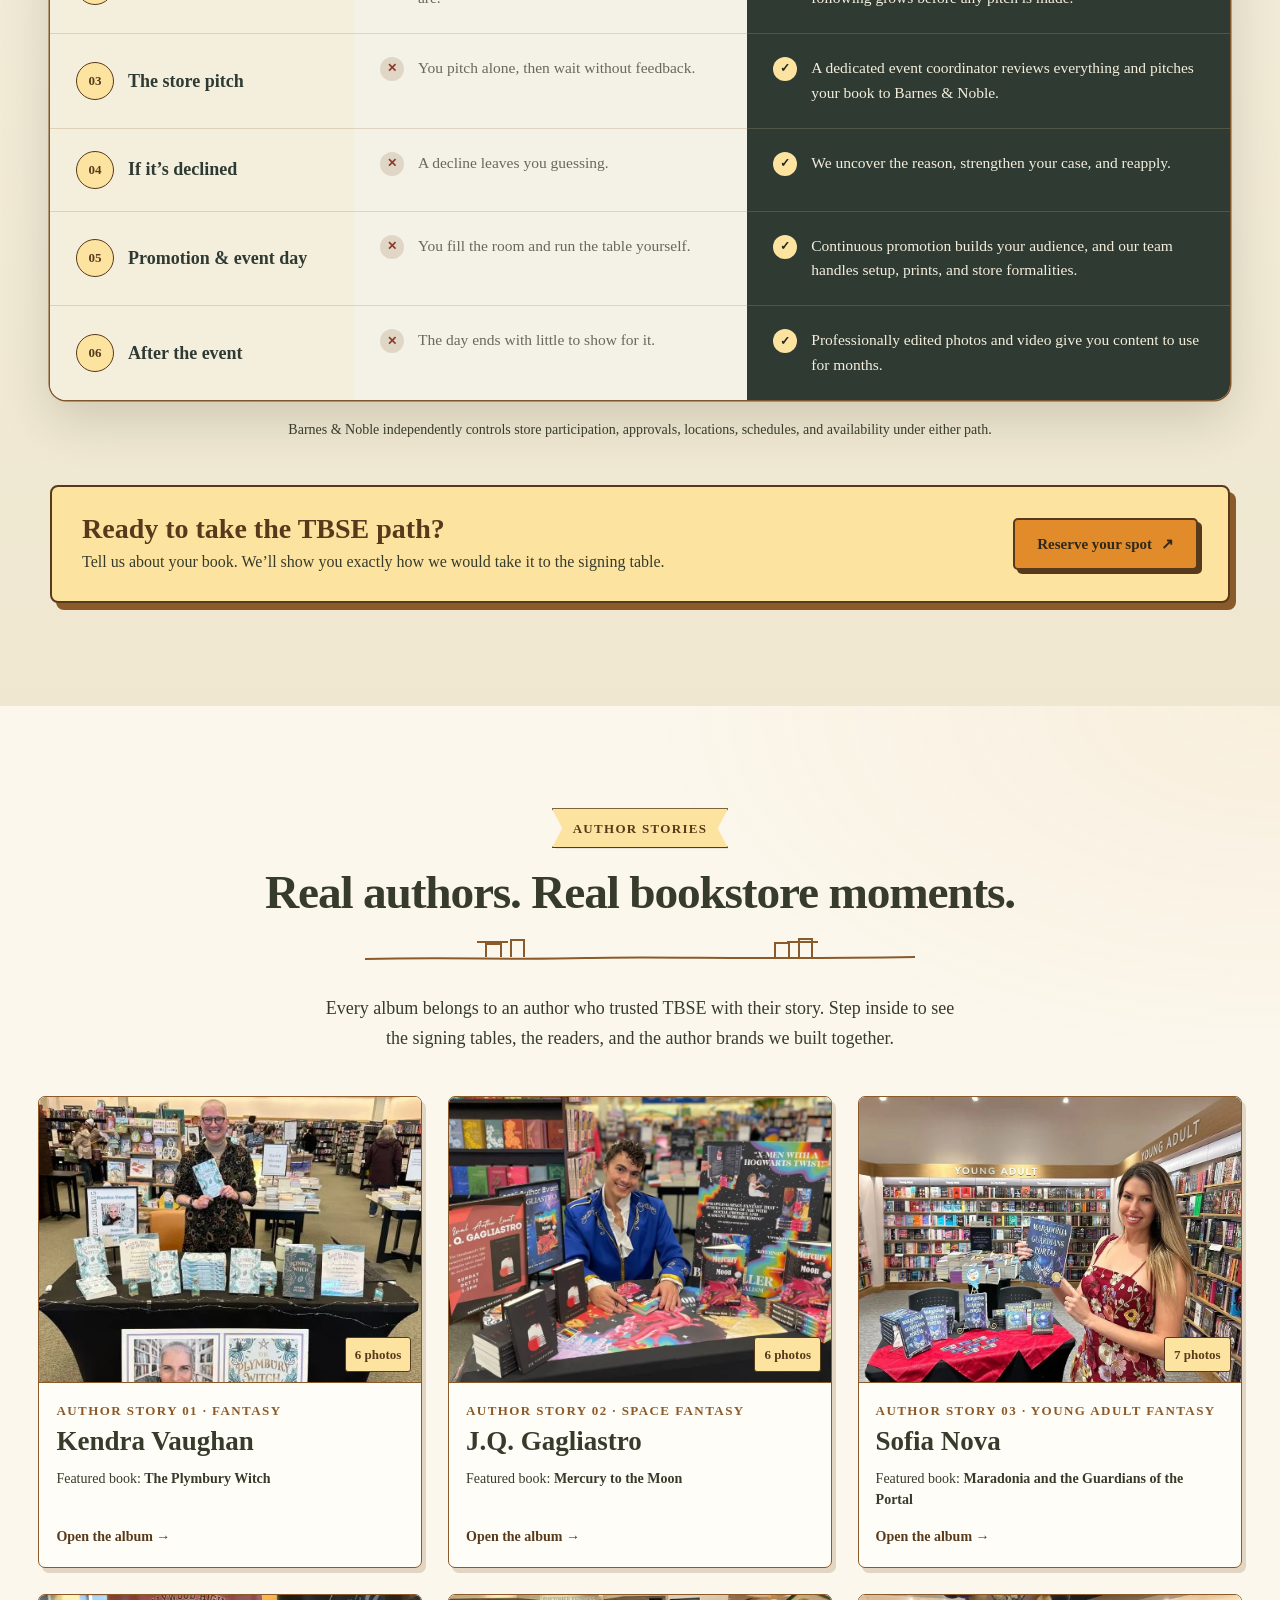
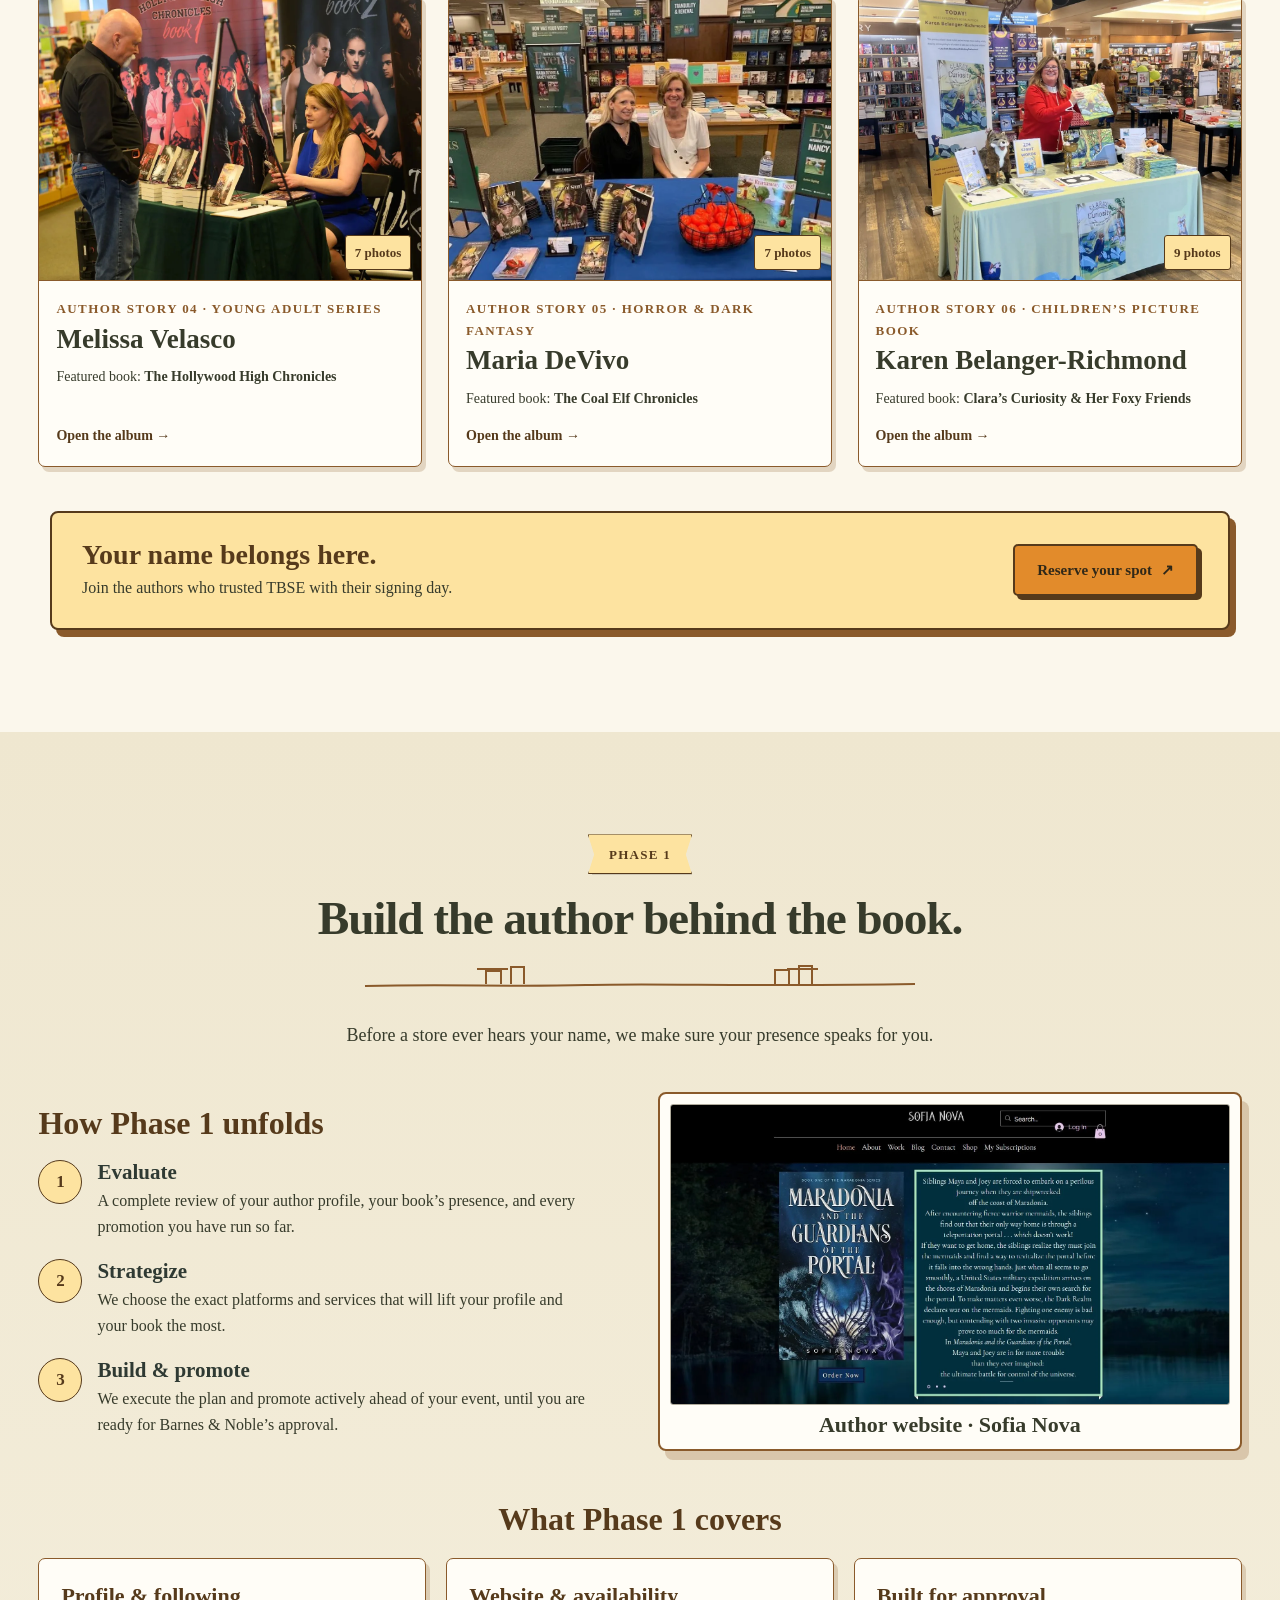
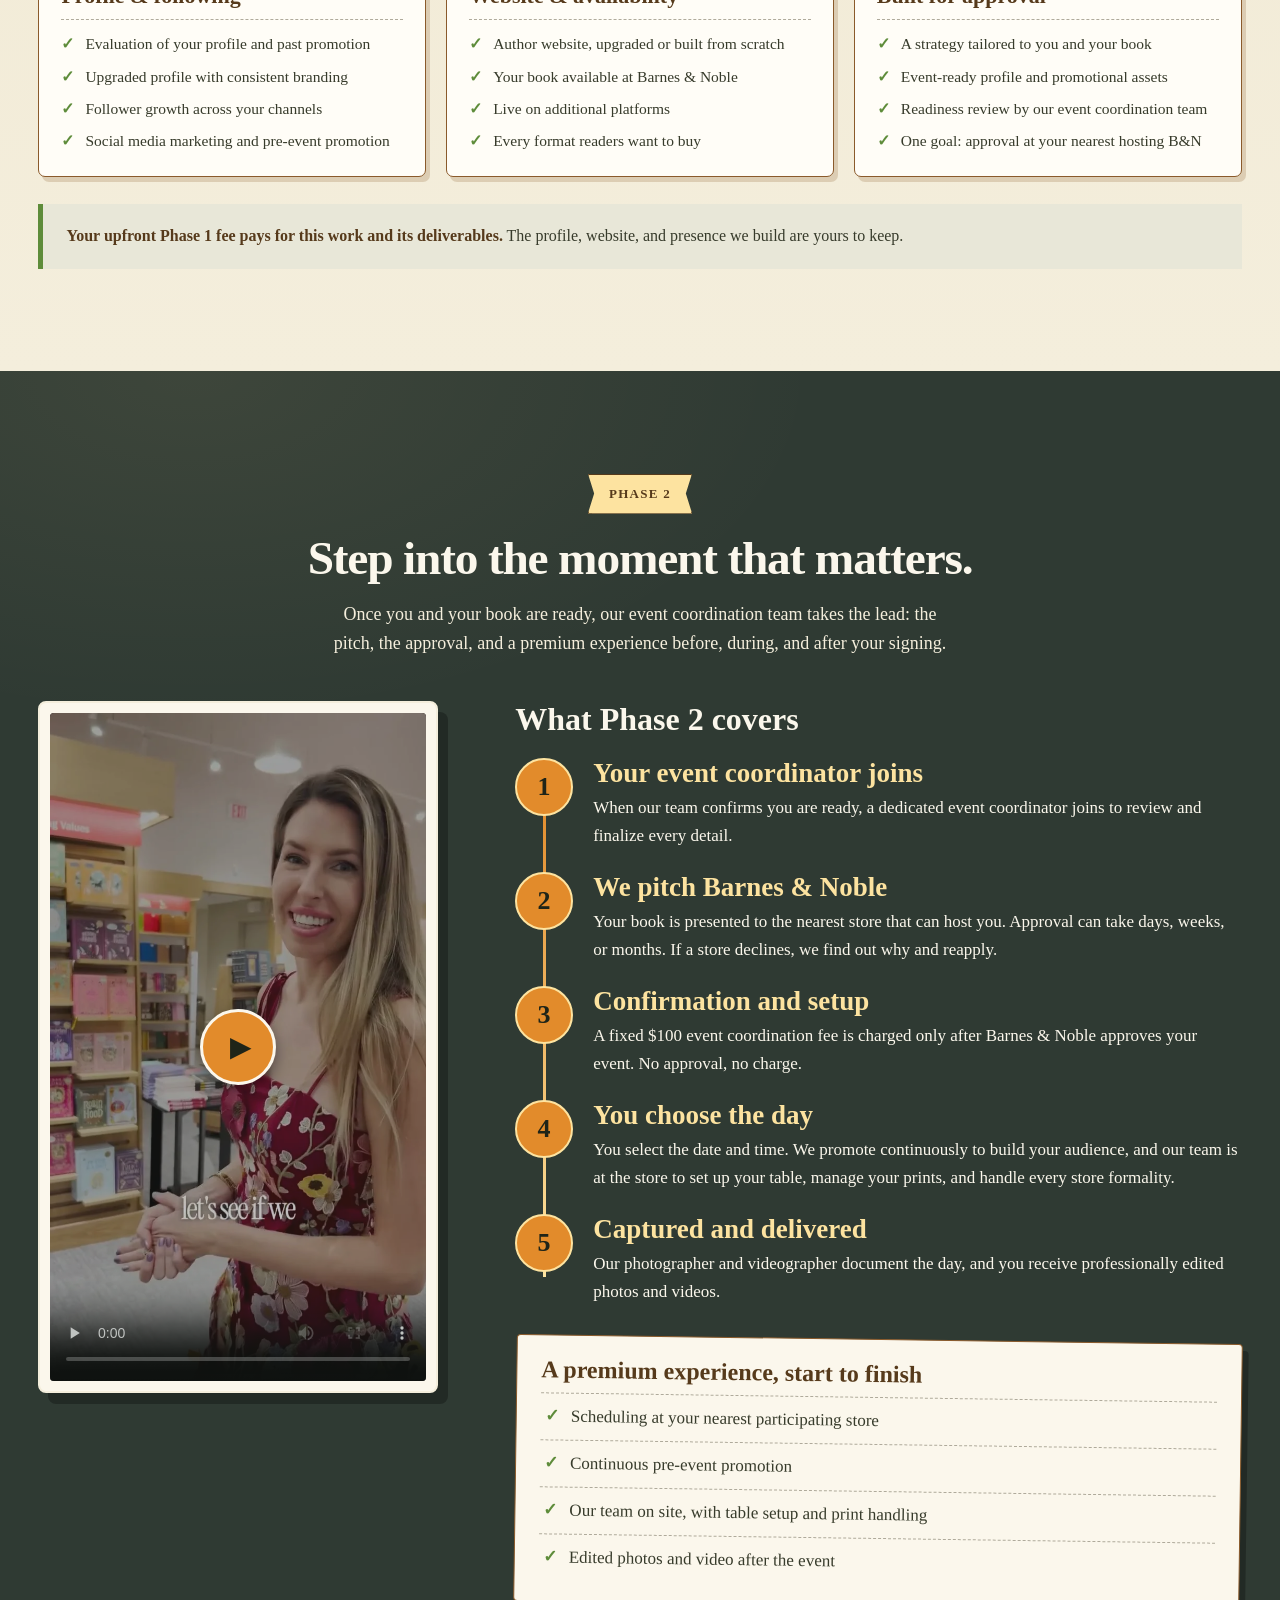
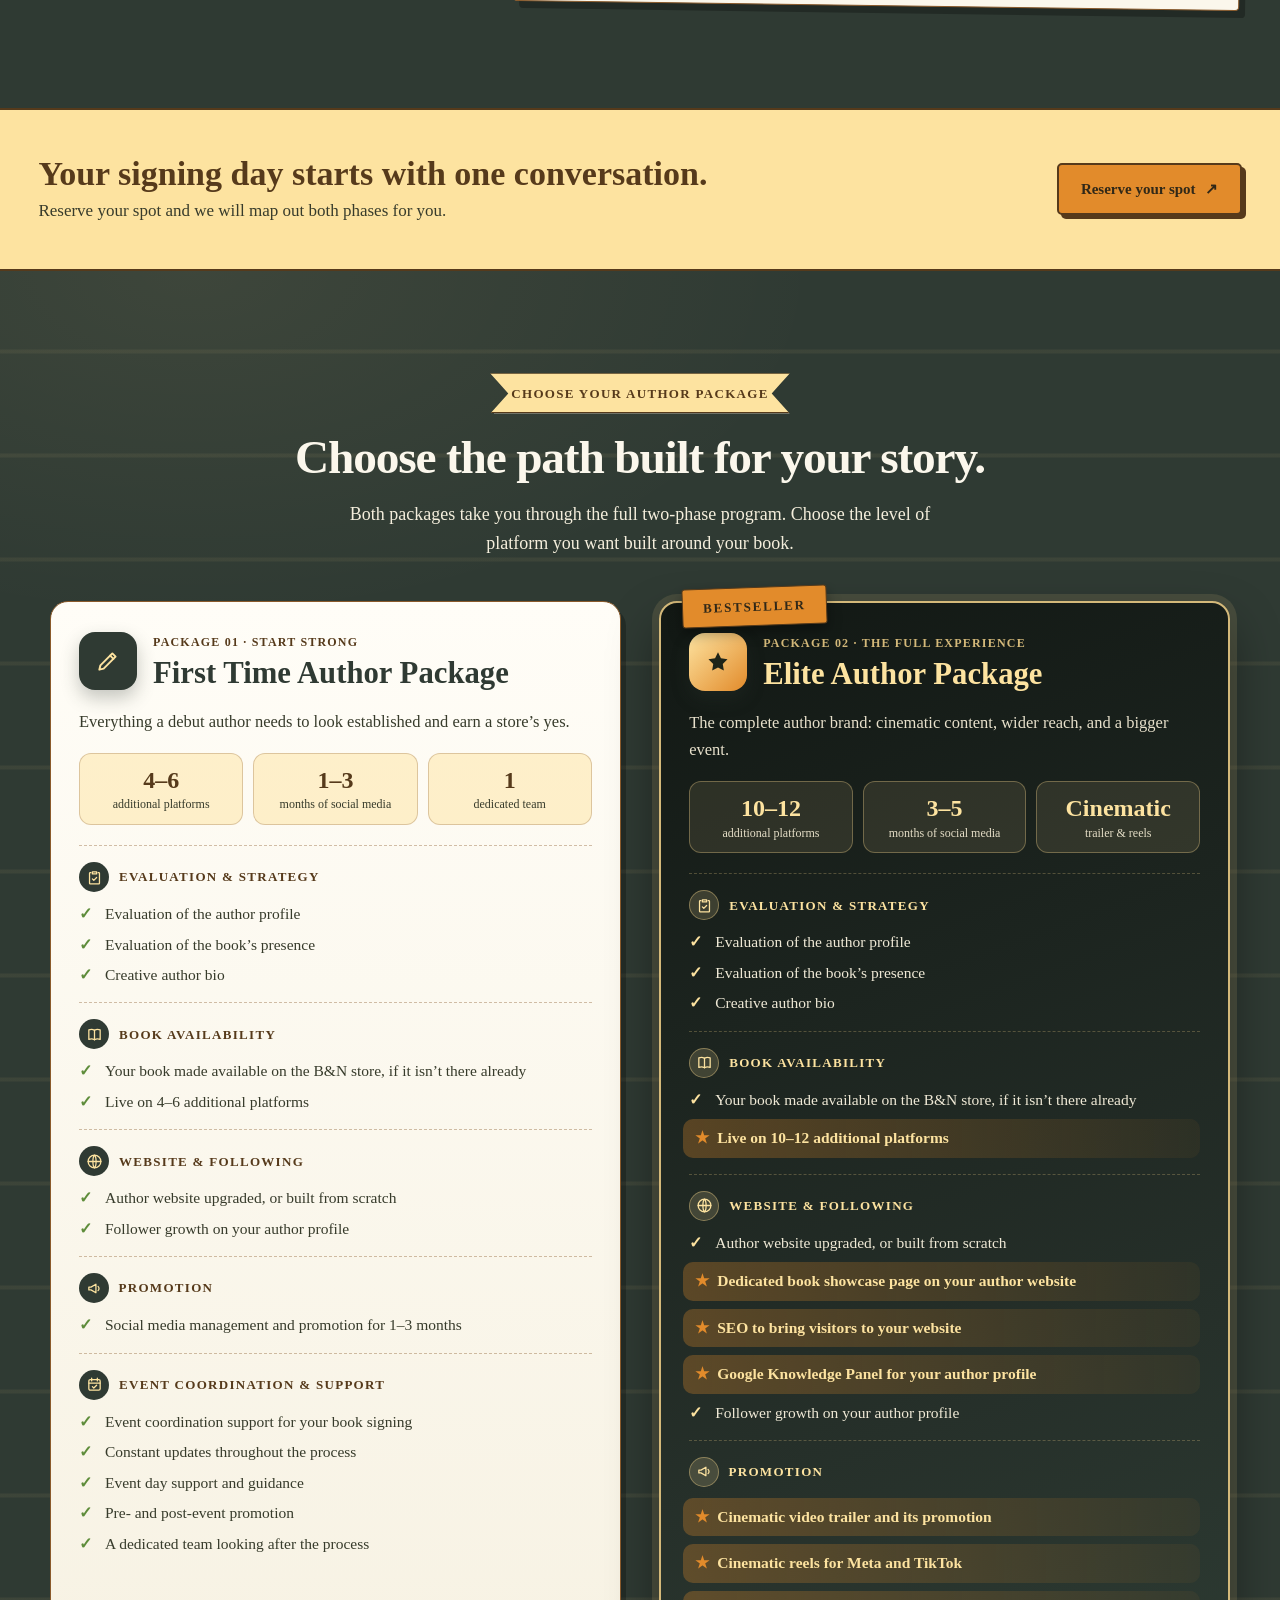
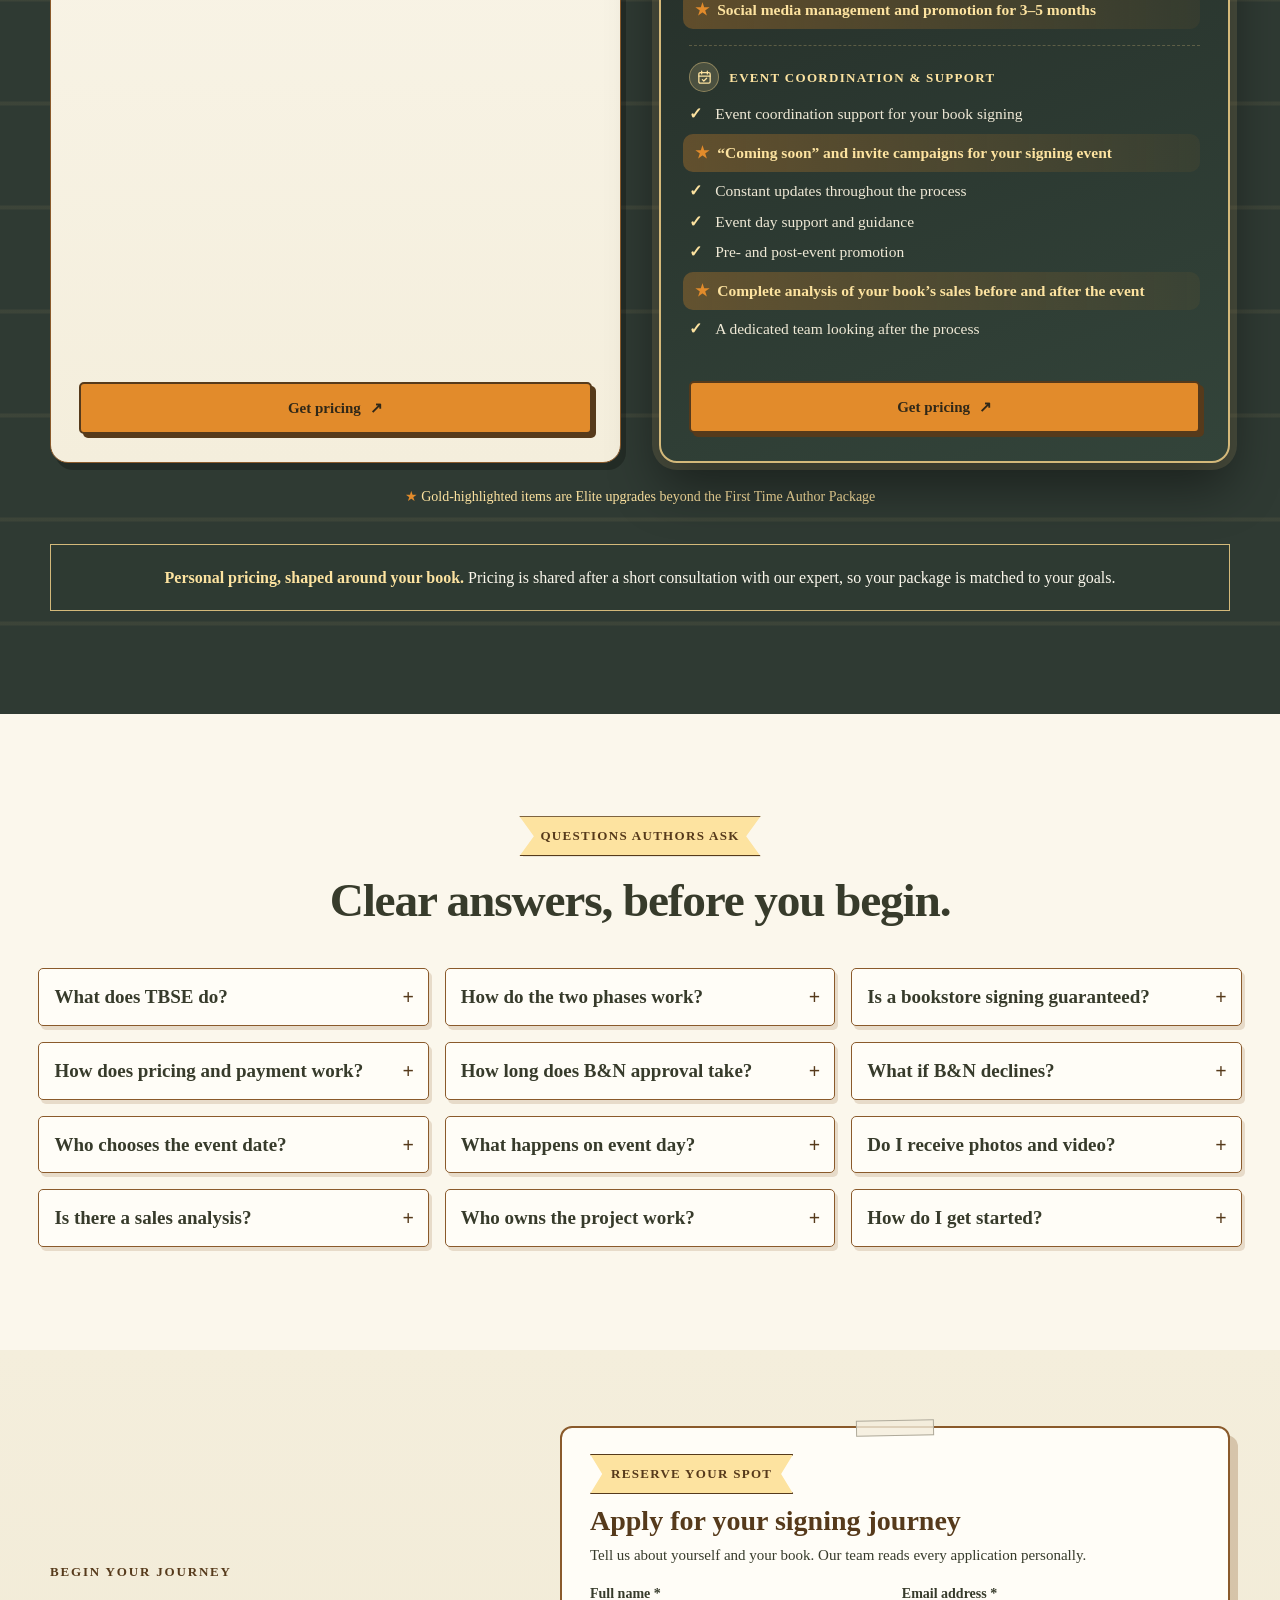
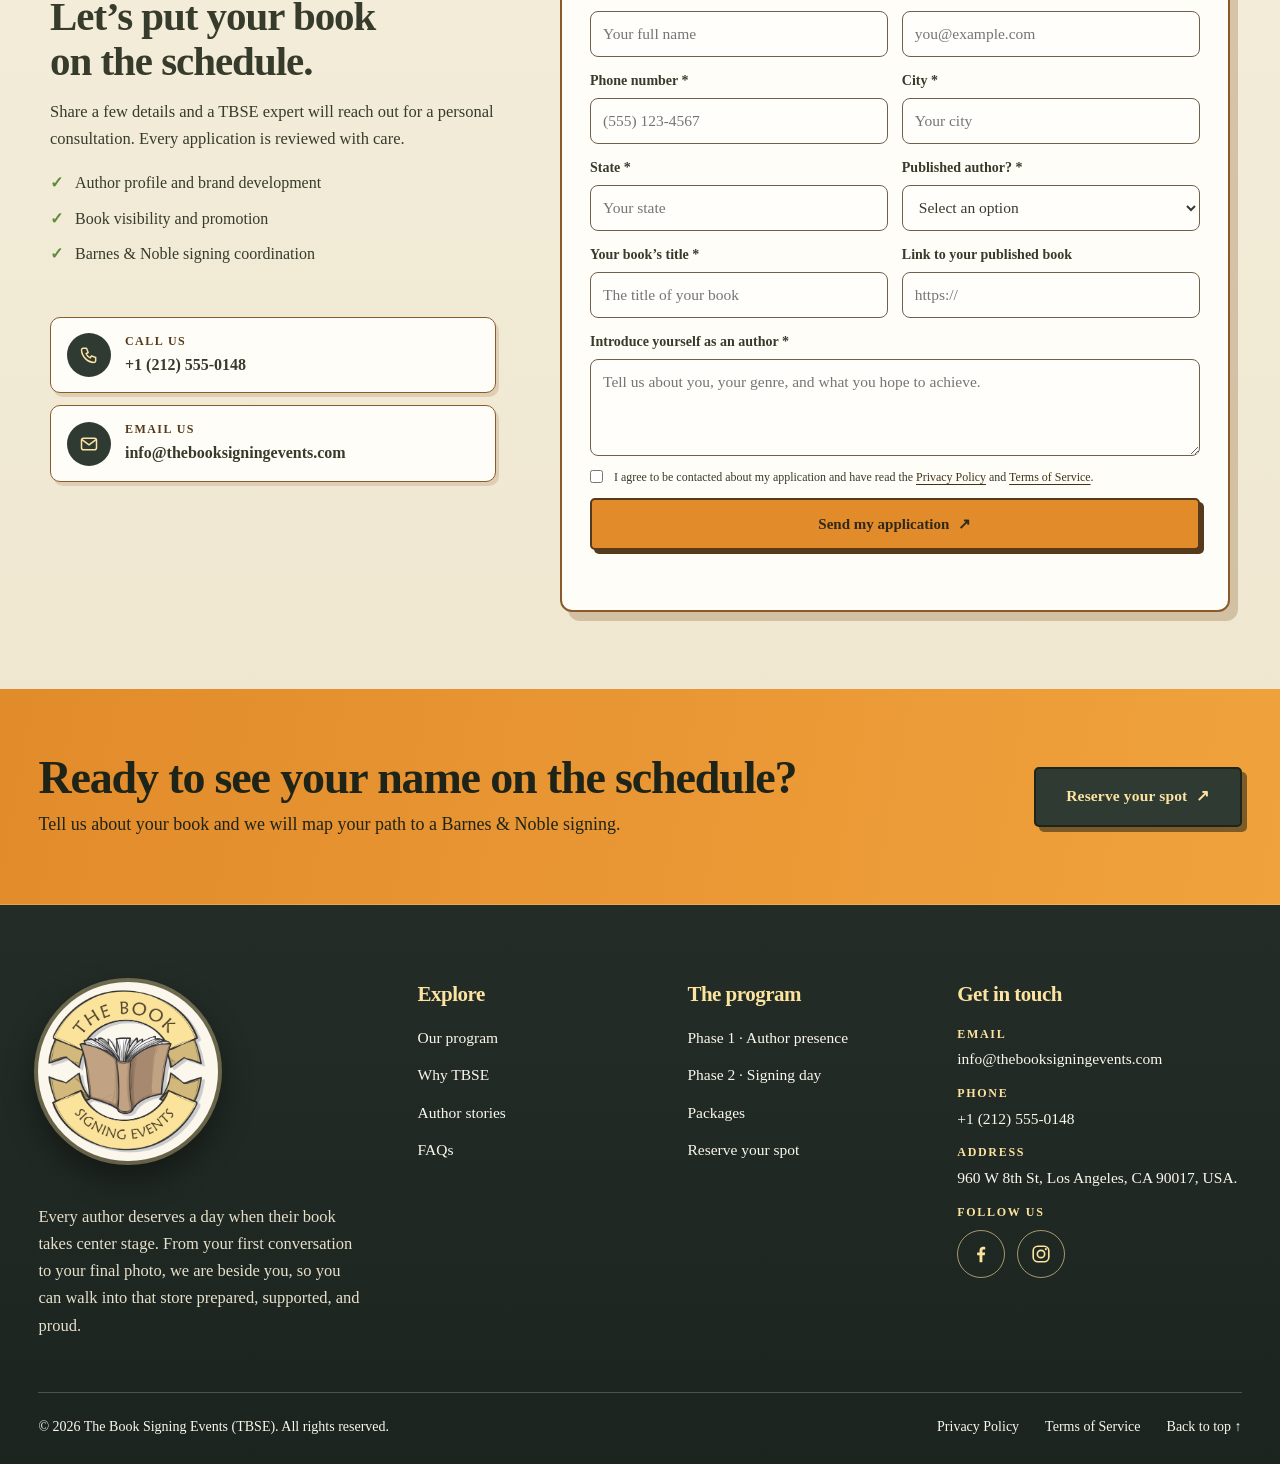
==== commit d330b057: "Update index.html" ====
--- a/index.html
+++ b/index.html
@@ -288,7 +288,7 @@
 <div class="wrap"><div class="footer-grid"><div class="footer-brand"><a class="footer-logo" href="#top" aria-label="The Book Signing Events, back to top"><img src="assets/brand/brand-logo.webp" alt="The Book Signing Events" width="200" height="199" loading="lazy"></a><p>Every author deserves a day when their book takes center stage. From your first conversation to your final photo, we are beside you, so you can walk into that store prepared, supported, and proud.</p></div>
 <div><h2>Explore</h2><ul><li><a href="#program">Our program</a></li><li><a href="#compare">Why TBSE</a></li><li><a href="#portfolio">Author stories</a></li><li><a href="#faq">FAQs</a></li></ul></div>
 <div><h2>The program</h2><ul><li><a href="#phase-1">Phase 1 · Author presence</a></li><li><a href="#phase-2">Phase 2 · Signing day</a></li><li><a href="#packages">Packages</a></li><li><a href="#contact" data-open-quote data-interest="Reserve your spot">Reserve your spot</a></li></ul></div>
-<div><h2>Get in touch</h2><ul class="footer-contact"><li><span>Email</span><a href="mailto:info@thebooksigningevents.com">info@thebooksigningevents.com</a></li><li><span>Phone</span><a href="tel:+12125550148">+1 (212) 555-0148</a></li><li><span>Location</span><address style="font-style:normal">Los Angeles, CA</address></li><li><span>Follow us</span><div class="social" aria-label="Follow TBSE"><a href="https://www.facebook.com/thebooksigningevents" aria-label="TBSE on Facebook" target="_blank" rel="noopener"><svg viewBox="0 0 24 24" width="22" height="22" aria-hidden="true"><path fill="currentColor" d="M13.5 21v-7.6h2.6l.4-3h-3V8.5c0-.9.3-1.5 1.5-1.5h1.6V4.3c-.3 0-1.2-.1-2.3-.1-2.3 0-3.9 1.4-3.9 4v2.2H7.8v3h2.6V21z"/></svg></a><a href="https://www.instagram.com/thebooksigningevents" aria-label="TBSE on Instagram" target="_blank" rel="noopener"><svg viewBox="0 0 24 24" width="22" height="22" aria-hidden="true"><rect x="3.5" y="3.5" width="17" height="17" rx="5" fill="none" stroke="currentColor" stroke-width="1.8"/><circle cx="12" cy="12" r="4" fill="none" stroke="currentColor" stroke-width="1.8"/><circle cx="17.3" cy="6.7" r="1.2" fill="currentColor"/></svg></a></div></li></ul></div></div>
+<div><h2>Get in touch</h2><ul class="footer-contact"><li><span>Email</span><a href="mailto:info@thebooksigningevents.com">info@thebooksigningevents.com</a></li><li><span>Phone</span><a href="tel:+12125550148">+1 (212) 555-0148</a></li><li><span>Address</span><address style="font-style:normal">960 W 8th St, Los Angeles, CA 90017, USA.</address></li><li><span>Follow us</span><div class="social" aria-label="Follow TBSE"><a href="https://www.facebook.com/thebooksigningevents" aria-label="TBSE on Facebook" target="_blank" rel="noopener"><svg viewBox="0 0 24 24" width="22" height="22" aria-hidden="true"><path fill="currentColor" d="M13.5 21v-7.6h2.6l.4-3h-3V8.5c0-.9.3-1.5 1.5-1.5h1.6V4.3c-.3 0-1.2-.1-2.3-.1-2.3 0-3.9 1.4-3.9 4v2.2H7.8v3h2.6V21z"/></svg></a><a href="https://www.instagram.com/thebooksigningevents" aria-label="TBSE on Instagram" target="_blank" rel="noopener"><svg viewBox="0 0 24 24" width="22" height="22" aria-hidden="true"><rect x="3.5" y="3.5" width="17" height="17" rx="5" fill="none" stroke="currentColor" stroke-width="1.8"/><circle cx="12" cy="12" r="4" fill="none" stroke="currentColor" stroke-width="1.8"/><circle cx="17.3" cy="6.7" r="1.2" fill="currentColor"/></svg></a></div></li></ul></div></div>
 <div class="footer-bottom"><p>© <span id="year">2026</span> The Book Signing Events (TBSE). All rights reserved.</p><nav class="footer-legal" aria-label="Legal"><a href="privacy.html">Privacy Policy</a><a href="terms.html">Terms of Service</a><a href="#top">Back to top ↑</a></nav></div></div></footer>
 <dialog class="dialog" id="lightbox" aria-labelledby="lightbox-title"><div class="lightbox-shell"><header class="lightbox-head"><h2 id="lightbox-title">Author story</h2><button class="lightbox-close" type="button" data-close-lightbox aria-label="Close gallery">×</button></header><div class="lightbox-body"><div class="lightbox-stage"><div class="lightbox-view" id="lightbox-view"><img id="lightbox-image" src="" alt="" width="1" height="1"><button class="lightbox-zoom" type="button" id="zoom-image" aria-label="Zoom image">Zoom image</button></div><p class="lightbox-caption" id="lightbox-caption"></p></div><aside class="lightbox-sidebar"><p class="lightbox-count" id="lightbox-count" aria-live="polite"></p><div class="lightbox-thumbs" id="lightbox-thumbs" role="group" aria-label="Photo thumbnails"></div></aside></div><footer class="lightbox-foot"><button class="btn btn--quiet" type="button" id="lightbox-prev">← Previous</button><p class="lightbox-note">Use ← → to browse · P1 Author presence · P2 Signing day</p><button class="btn btn--quiet" type="button" id="lightbox-next">Next →</button></footer></div></dialog>
 <dialog class="dialog dialog--reserve" id="quote-dialog" aria-labelledby="quote-title"><div class="reserve-shell"><aside class="reserve-aside"><img src="assets/brand/brand-logo.webp" alt="The Book Signing Events" width="210" height="209"><span class="aside-rule" aria-hidden="true"></span><p class="aside-lead">A proven path from author to signing day.</p><p class="aside-copy">For 12 years, our two-phase program has built author presence first, then delivered premium Barnes &amp; Noble signing events. Every step is planned, promoted, and supported by a dedicated team.</p><div class="aside-stats"><div><b>12</b><span>Years</span></div><div><b>320+</b><span>Events</span></div><div><b>31</b><span>States</span></div></div></aside>
@@ -440,4 +440,4 @@
 </script>
 <!--End of Tawk.to Script-->
 </body>
-</html>+</html>
